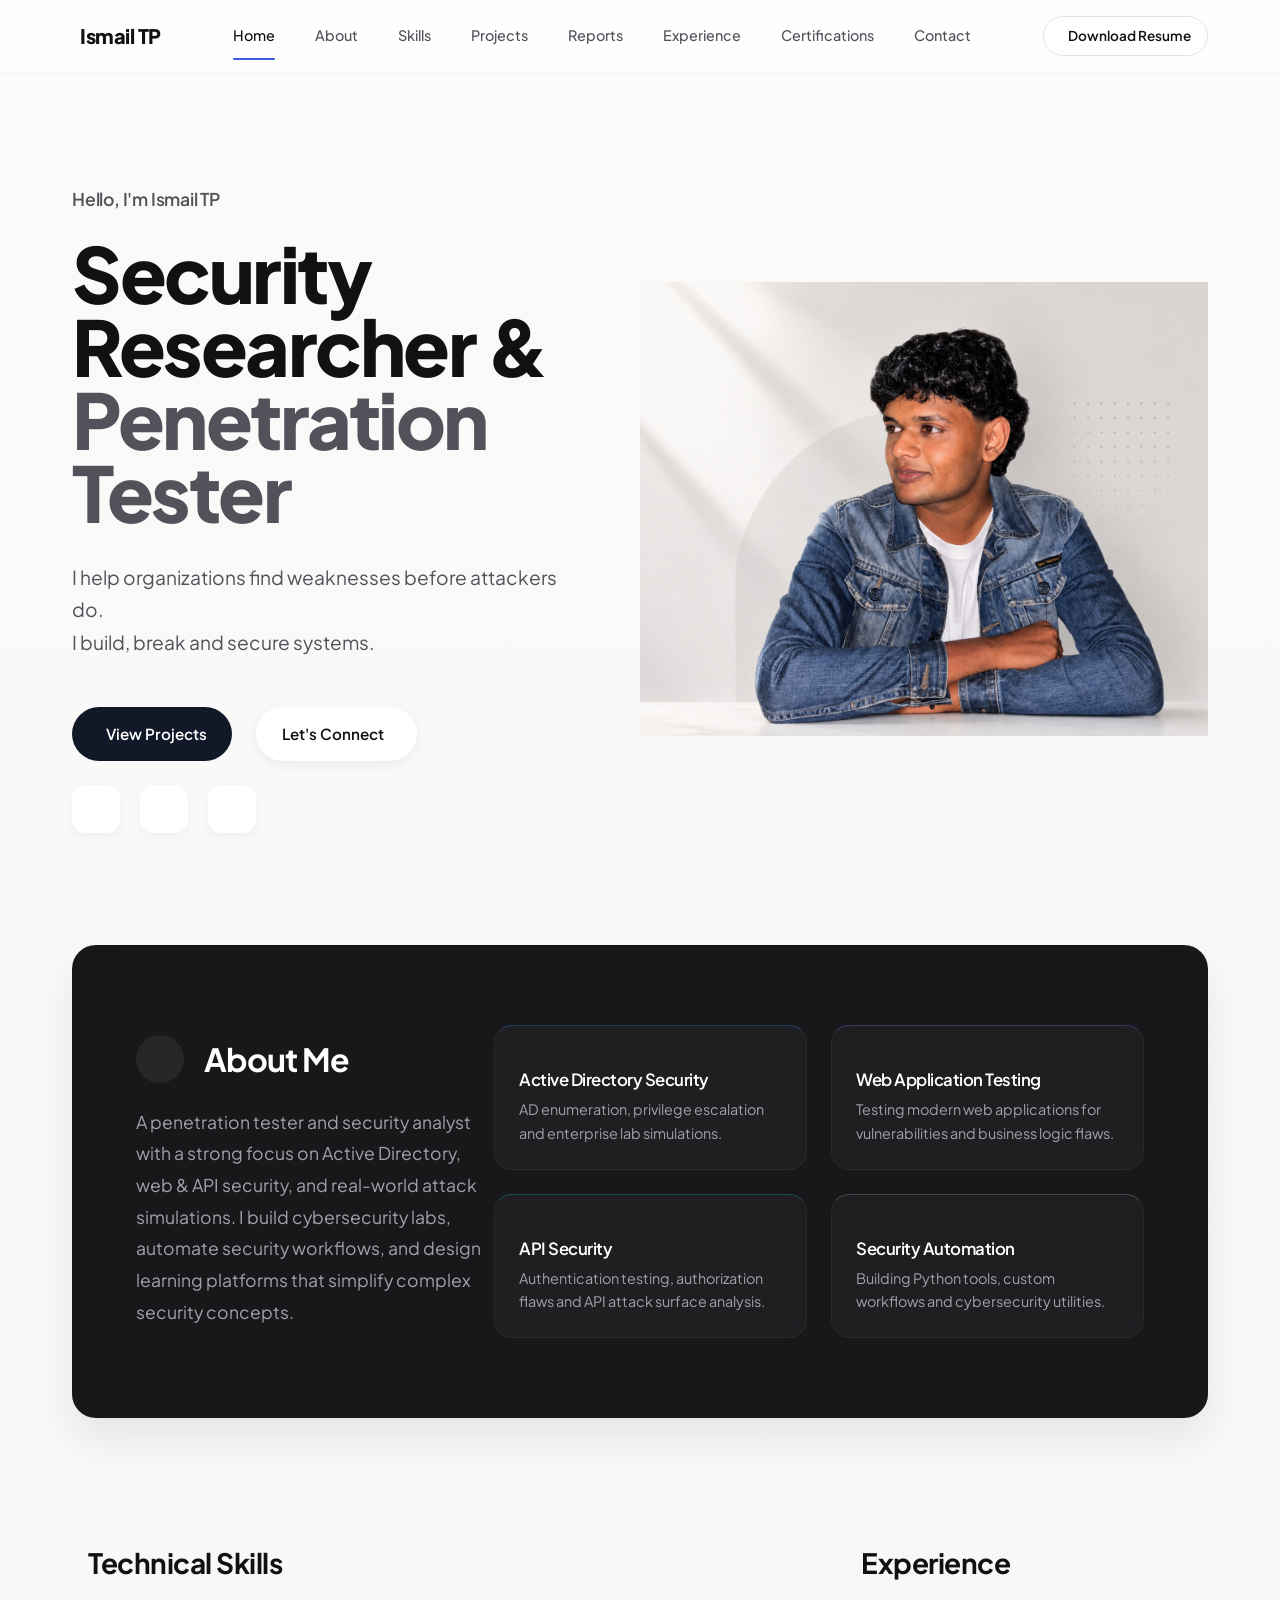
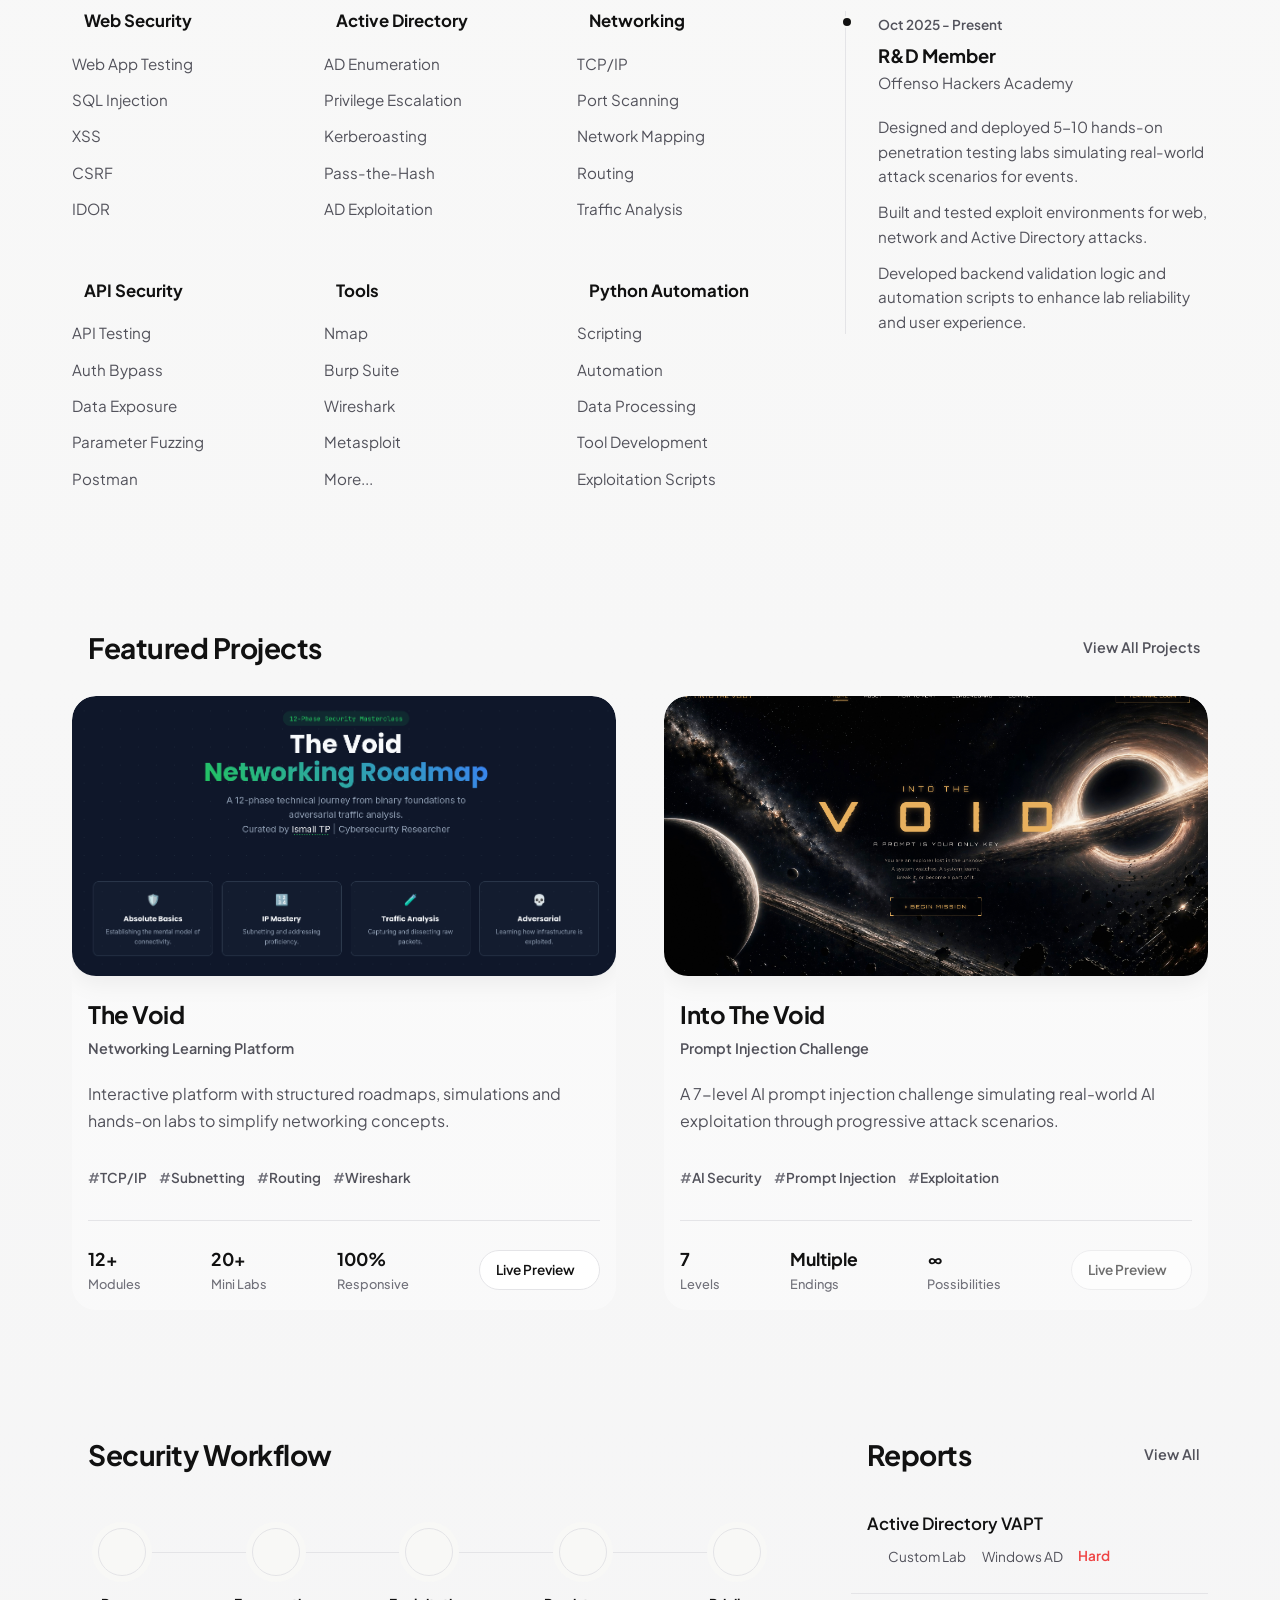
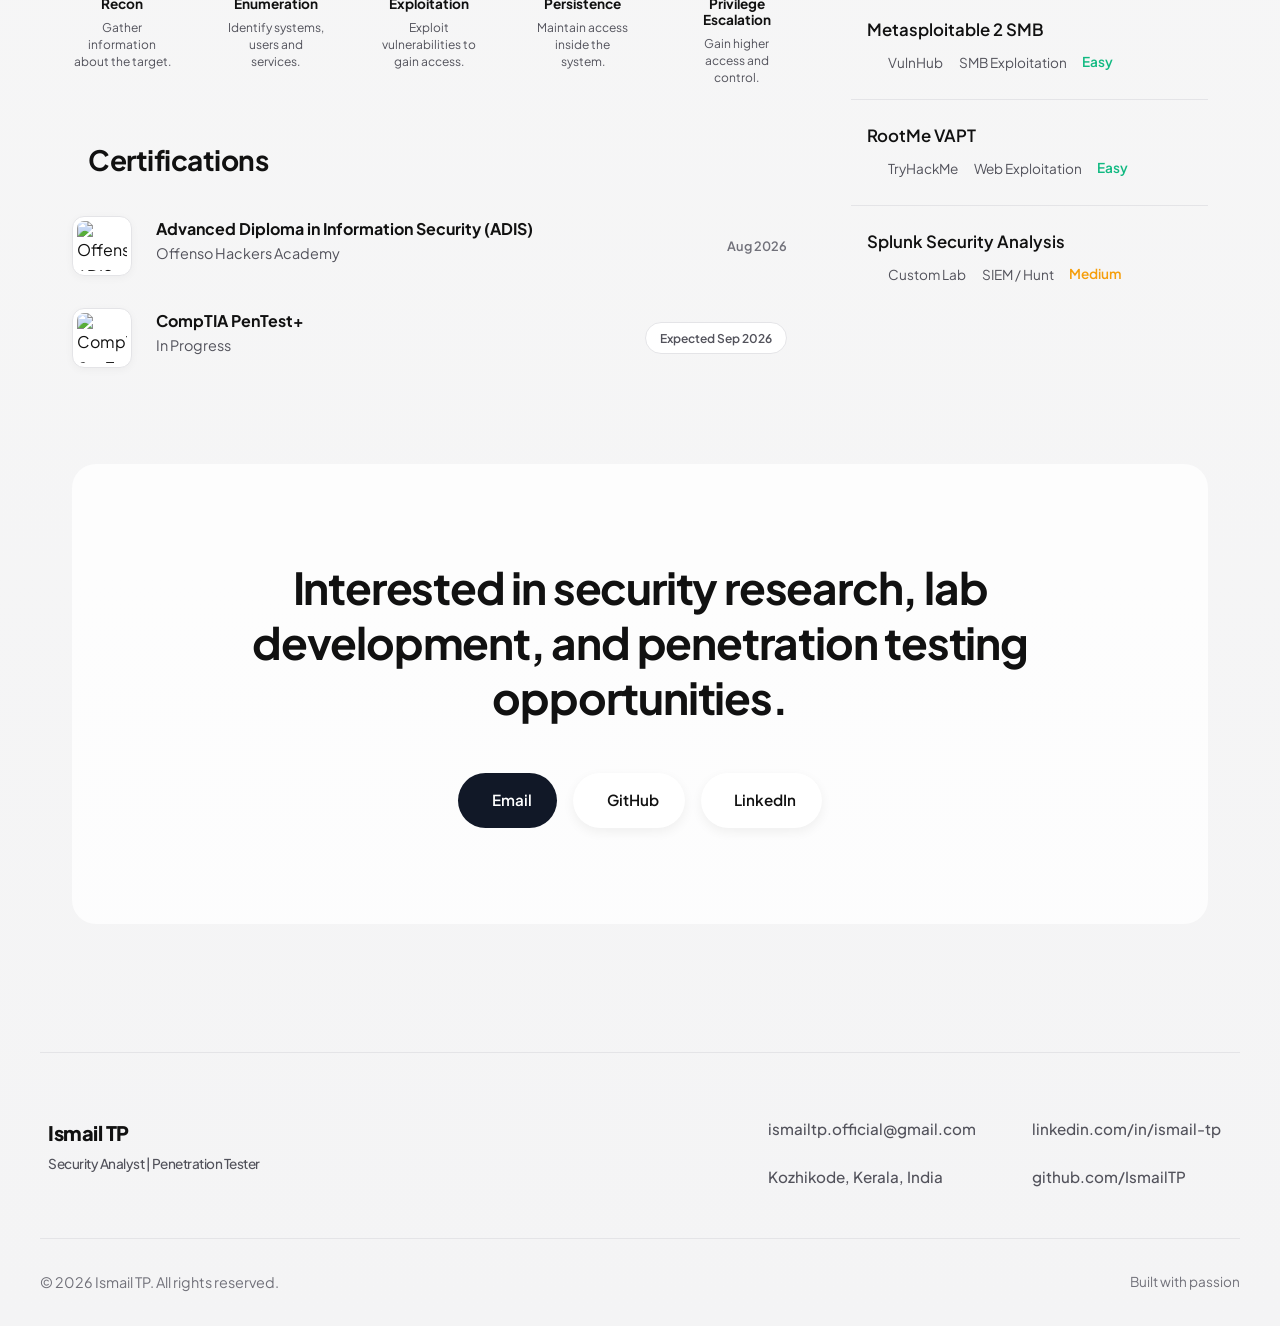
==== index.html @ ef9133de "Initial commit" ====
<!DOCTYPE html>
<html lang="en">

<head>
    <meta charset="UTF-8">
    <meta name="viewport" content="width=device-width, initial-scale=1.0">
    <title>Ismail TP - Security Analyst & Builder</title>
    <meta name="description" content="Portfolio of Ismail TP, Security Analyst, Problem Solver, and Builder.">
    <!-- Google Fonts -->
    <link rel="preconnect" href="https://fonts.googleapis.com">
    <link rel="preconnect" href="https://fonts.gstatic.com" crossorigin>
    <link href="https://fonts.googleapis.com/css2?family=Plus+Jakarta+Sans:wght@400;500;600;700;800&display=swap"
        rel="stylesheet">
    <!-- Phosphor Icons -->
    <script src="https://unpkg.com/@phosphor-icons/web"></script>
    <link rel="stylesheet" href="styles.css">
</head>

<body>
    <!-- Navbar -->
    <header class="navbar">
        <div class="container nav-container">
            <a href="#" class="logo">
                <i class="ph ph-shield-check"></i>
                <span class="logo-text">Ismail TP</span>
            </a>
            <div class="nav-links">
                <a href="#home" class="active">Home</a>
                <a href="#about">About</a>
                <a href="#skills">Skills</a>
                <a href="#projects">Projects</a>
                <a href="#reports">Reports</a>
                <a href="#experience">Experience</a>
                <a href="#certs">Certifications</a>
                <a href="#contact">Contact</a>
            </div>
            <div class="nav-actions">
                <a href="assets/resume/ismail_resume.pdf" target="_blank" download class="btn btn-primary btn-sm"><i
                        class="ph ph-download-simple"></i> Download Resume</a>
            </div>
            
            <!-- Mobile Menu Toggle -->
            <button class="mobile-menu-btn" aria-label="Toggle mobile menu">
                <i class="ph ph-list"></i>
            </button>
        </div>
    </header>

    <main>
        <!-- Hero Section -->
        <section id="home" class="hero container reveal">
            <div class="hero-content">
                <p class="greeting">Hello, I'm Ismail TP</p>
                <h1 class="hero-title">
                    Security<br>
                    Researcher &<br>
                    <span class="highlight">Penetration Tester</span>
                </h1>
                <p class="hero-description">
                    I help organizations find weaknesses before attackers do.<br>
                    I build, break and secure systems.
                </p>

                <div class="hero-cta-group">
                    <div class="hero-cta">
                        <a href="projects.html" class="btn btn-primary"><i class="ph ph-user"></i> View Projects</a>
                        <a href="#contact" class="btn btn-light-shadow">Let's Connect <i
                                class="ph ph-arrow-right"></i></a>
                    </div>

                    <div class="social-links-stacked">
                        <a href="https://www.linkedin.com/in/ismail-tp" target="_blank" class="social-icon-btn"><i
                                class="ph ph-linkedin-logo"></i></a>
                        <a href="https://github.com/IsmailTP" target="_blank" class="social-icon-btn"><i
                                class="ph ph-github-logo"></i></a>
                        <a href="mailto:ismailtp.official@gmail.com" class="social-icon-btn"><i
                                class="ph ph-envelope-simple"></i></a>
                    </div>
                </div>
            </div>

            <div class="hero-visual">
                <img src="assets/images/ismail-tp-security-analyst.png" alt="Ismail TP Profile" class="hero-profile-image">
            </div>
        </section>

        <!-- About Section -->
        <section id="about" class="container">
            <div class="about-card dark-bg">
                <div class="about-text">
                    <div class="section-header-inline">
                        <div class="icon-circle"><i class="ph ph-user"></i></div>
                        <h2>About Me</h2>
                    </div>
                    <p>A penetration tester and security analyst with a strong focus on Active Directory, web & API
                        security, and real-world attack simulations. I build cybersecurity labs, automate security
                        workflows, and design learning platforms that simplify complex security concepts.</p>
                </div>
                <div class="focus-areas">
                    <div class="focus-card accent-blue">
                        <i class="ph ph-shield-check"></i>
                        <h3>Active Directory Security</h3>
                        <p>AD enumeration, privilege escalation and enterprise lab simulations.</p>
                    </div>
                    <div class="focus-card accent-purple">
                        <i class="ph ph-globe"></i>
                        <h3>Web Application Testing</h3>
                        <p>Testing modern web applications for vulnerabilities and business logic flaws.</p>
                    </div>
                    <div class="focus-card accent-cyan">
                        <i class="ph ph-key"></i>
                        <h3>API Security</h3>
                        <p>Authentication testing, authorization flaws and API attack surface analysis.</p>
                    </div>
                    <div class="focus-card accent-zinc">
                        <i class="ph ph-terminal-window"></i>
                        <h3>Security Automation</h3>
                        <p>Building Python tools, custom workflows and cybersecurity utilities.</p>
                    </div>
                </div>
            </div>
        </section>

        <!-- Grid for Skills & Experience -->
        <div class="container dual-grid">
            <!-- Skills Section -->
            <section id="skills" class="skills-section">
                <div class="section-header-flex">
                    <div class="title-with-icon">
                        <i class="ph ph-brackets-angle"></i>
                        <h2>Technical Skills</h2>
                    </div>
                </div>

                <div class="skills-grid">
                    <div class="skill-card">
                        <h3><i class="ph ph-globe"></i> Web Security</h3>
                        <ul>
                            <li>Web App Testing</li>
                            <li>SQL Injection</li>
                            <li>XSS</li>
                            <li>CSRF</li>
                            <li>IDOR</li>
                        </ul>
                    </div>
                    <div class="skill-card">
                        <h3><i class="ph ph-users"></i> Active Directory</h3>
                        <ul>
                            <li>AD Enumeration</li>
                            <li>Privilege Escalation</li>
                            <li>Kerberoasting</li>
                            <li>Pass-the-Hash</li>
                            <li>AD Exploitation</li>
                        </ul>
                    </div>
                    <div class="skill-card">
                        <h3><i class="ph ph-share-network"></i> Networking</h3>
                        <ul>
                            <li>TCP/IP</li>
                            <li>Port Scanning</li>
                            <li>Network Mapping</li>
                            <li>Routing</li>
                            <li>Traffic Analysis</li>
                        </ul>
                    </div>
                    <div class="skill-card">
                        <h3><i class="ph ph-key"></i> API Security</h3>
                        <ul>
                            <li>API Testing</li>
                            <li>Auth Bypass</li>
                            <li>Data Exposure</li>
                            <li>Parameter Fuzzing</li>
                            <li>Postman</li>
                        </ul>
                    </div>
                    <div class="skill-card">
                        <h3><i class="ph ph-wrench"></i> Tools</h3>
                        <ul>
                            <li>Nmap</li>
                            <li>Burp Suite</li>
                            <li>Wireshark</li>
                            <li>Metasploit</li>
                            <li>More...</li>
                        </ul>
                    </div>
                    <div class="skill-card">
                        <h3><i class="ph ph-file-code"></i> Python Automation</h3>
                        <ul>
                            <li>Scripting</li>
                            <li>Automation</li>
                            <li>Data Processing</li>
                            <li>Tool Development</li>
                            <li>Exploitation Scripts</li>
                        </ul>
                    </div>
                </div>
            </section>

            <!-- Experience Section -->
            <section id="experience" class="experience-section">
                <div class="section-header-flex">
                    <div class="title-with-icon">
                        <i class="ph ph-briefcase"></i>
                        <h2>Experience</h2>
                    </div>
                </div>

                <div class="timeline">
                    <div class="timeline-item">
                        <div class="timeline-dot"></div>
                        <span class="timeline-date">Oct 2025 - Present</span>
                        <h3 class="timeline-title">R&D Member</h3>
                        <span class="timeline-company">Offenso Hackers Academy</span>
                        <ul class="timeline-details">
                            <li>Designed and deployed 5-10 hands-on penetration testing labs simulating real-world
                                attack scenarios for events.</li>
                            <li>Built and tested exploit environments for web, network and Active Directory attacks.
                            </li>
                            <li>Developed backend validation logic and automation scripts to enhance lab reliability and
                                user experience.</li>
                        </ul>
                    </div>
                </div>
            </section>
        </div>

        <!-- Featured Projects -->
        <section id="projects" class="container">
            <div class="section-header-flex">
                <div class="title-with-icon">
                    <i class="ph ph-star"></i>
                    <h2>Featured Projects</h2>
                </div>
                <a href="projects.html" class="link-with-icon">View All Projects <i class="ph ph-arrow-right"></i></a>
            </div>

            <div class="projects-grid">
                <!-- Project 1 -->
                <div class="project-card">
                    <img src="assets/images/the_void.png" alt="The Void Mockup" class="project-image">
                    <div class="project-info">
                        <h3>The Void <i class="ph ph-arrow-square-out"></i></h3>
                        <span class="project-subtitle">Networking Learning Platform</span>
                        <p>Interactive platform with structured roadmaps, simulations and hands-on labs to simplify
                            networking concepts.</p>
                        <div class="tags">
                            <span class="tag">TCP/IP</span>
                            <span class="tag">Subnetting</span>
                            <span class="tag">Routing</span>
                            <span class="tag">Wireshark</span>
                        </div>
                        <div class="project-metrics">
                            <div class="metric"><strong>12+</strong><span>Modules</span></div>
                            <div class="metric"><strong>20+</strong><span>Mini Labs</span></div>
                            <div class="metric"><strong>100%</strong><span>Responsive</span></div>
                            <a href="https://ismailtp.github.io/the-void-networking-roadmap-v2/" target="_blank"
                                class="btn btn-light-blue btn-sm">Live Preview <i class="ph ph-arrow-right"></i></a>
                        </div>
                    </div>
                </div>

                <!-- Project 2 -->
                <div class="project-card">
                    <img src="assets/images/into_the_void.png" alt="Into The Void Mockup" class="project-image">
                    <div class="project-info">
                        <h3>Into The Void <i class="ph ph-arrow-square-out"></i></h3>
                        <span class="project-subtitle">Prompt Injection Challenge</span>
                        <p>A 7-level AI prompt injection challenge simulating real-world AI exploitation through
                            progressive attack scenarios.</p>
                        <div class="tags">
                            <span class="tag">AI Security</span>
                            <span class="tag">Prompt Injection</span>
                            <span class="tag">Exploitation</span>
                        </div>
                        <div class="project-metrics">
                            <div class="metric"><strong>7</strong><span>Levels</span></div>
                            <div class="metric"><strong>Multiple</strong><span>Endings</span></div>
                            <div class="metric"><strong>∞</strong><span>Possibilities</span></div>
                            <a href="javascript:void(0)" class="btn btn-light-blue btn-sm"
                                title="Not uploaded yet but completed" style="cursor: not-allowed; opacity: 0.6;">Live
                                Preview <i class="ph ph-arrow-right"></i></a>
                        </div>
                    </div>
                </div>
            </div>
        </section>

        <!-- Bottom Grid: Attack Map, Research & Certifications -->
        <div class="container dual-grid-bottom">
            <!-- Left Column: Attack Map & Certifications -->
            <div class="left-col">
                <!-- Attack Map -->
                <section class="workflow-section">
                    <div class="title-with-icon mb-4">
                        <i class="ph ph-git-merge"></i>
                        <h2>Security Workflow</h2>
                    </div>
                    <div class="kill-chain">
                        <div class="kc-step">
                            <div class="kc-icon"><i class="ph ph-target"></i></div>
                            <h4>Recon</h4>
                            <p>Gather information about the target.</p>
                        </div>
                        <div class="kc-divider"></div>
                        <div class="kc-step">
                            <div class="kc-icon"><i class="ph ph-magnifying-glass"></i></div>
                            <h4>Enumeration</h4>
                            <p>Identify systems, users and services.</p>
                        </div>
                        <div class="kc-divider"></div>
                        <div class="kc-step">
                            <div class="kc-icon"><i class="ph ph-lightning"></i></div>
                            <h4>Exploitation</h4>
                            <p>Exploit vulnerabilities to gain access.</p>
                        </div>
                        <div class="kc-divider"></div>
                        <div class="kc-step">
                            <div class="kc-icon"><i class="ph ph-git-branch"></i></div>
                            <h4>Persistence</h4>
                            <p>Maintain access inside the system.</p>
                        </div>
                        <div class="kc-divider"></div>
                        <div class="kc-step">
                            <div class="kc-icon"><i class="ph ph-key"></i></div>
                            <h4>Privilege Escalation</h4>
                            <p>Gain higher access and control.</p>
                        </div>
                    </div>
                </section>

                <!-- Certifications -->
                <section id="certifications" class="card-section mt-4">
                    <div class="title-with-icon mb-4">
                        <i class="ph ph-certificate"></i>
                        <h2>Certifications</h2>
                    </div>
                    <div class="certs-list">
                        <!-- Cert 1 -->
                        <div class="cert-item">
                            <img src="https://offensoacademy.com/wp-content/uploads/2026/03/ADIS.webp"
                                alt="Offenso ADIS" class="cert-logo" style="object-fit: contain; padding: 4px;">
                            <div class="cert-info">
                                <h4>Advanced Diploma in Information Security (ADIS)</h4>
                                <span class="cert-org">Offenso Hackers Academy</span>
                            </div>
                            <div class="cert-date">Aug 2026</div>
                        </div>
                        <div class="cert-item">
                            <img src="https://www.comptia.org/_next/image/?url=https%3A%2F%2Fimages3.cmp.optimizely.com%2F888e2ff0b71111ef888eca5646afc7d8%3Fwidth%3D300%26height%3D300&w=384&q=90"
                                alt="CompTIA PenTest+" class="cert-logo" style="object-fit: contain; padding: 4px;">
                            <div class="cert-info">
                                <h4>CompTIA PenTest+</h4>
                                <span class="cert-org">In Progress</span>
                            </div>
                            <div class="cert-date blue-badge">Expected Sep 2026</div>
                        </div>
                    </div>
                </section>
            </div>

            <!-- Right Column: VAPT Reports -->
            <div class="right-col">
                <section id="reports" class="card-section h-100">
                    <div class="section-header-flex mb-4">
                        <div class="title-with-icon">
                            <i class="ph ph-shield-check"></i>
                            <h2>Reports</h2>
                        </div>
                        <a href="reports.html" class="link-with-icon">View All <i class="ph ph-arrow-right"></i></a>
                    </div>
                    <ul class="research-list">
                        <li>
                            <a href="assets/reports/VAPT-AD-Ismail.pdf" target="_blank" class="research-title"><i
                                    class="ph ph-file-pdf"></i> Active Directory VAPT</a>
                            <div class="report-meta"><span><i class="ph ph-flask"></i> Custom Lab</span> <i
                                    class="ph-fill ph-circle meta-dot"></i> <span><i class="ph ph-windows-logo"></i>
                                    Windows AD</span> <i class="ph-fill ph-circle meta-dot"></i> <span
                                    class="diff-hard">Hard</span></div>
                        </li>
                        <li>
                            <a href="assets/reports/VAPT-Metasploitable-2-smb-ismail.pdf" target="_blank"
                                class="research-title"><i class="ph ph-file-pdf"></i> Metasploitable 2 SMB</a>
                            <div class="report-meta"><span><i class="ph ph-cube"></i> VulnHub</span> <i
                                    class="ph-fill ph-circle meta-dot"></i> <span><i class="ph ph-linux-logo"></i> SMB
                                    Exploitation</span> <i class="ph-fill ph-circle meta-dot"></i> <span
                                    class="diff-easy">Easy</span></div>
                        </li>
                        <li>
                            <a href="assets/reports/VAPT-ROOTME-Ismail.pdf" target="_blank" class="research-title"><i
                                    class="ph ph-file-pdf"></i> RootMe VAPT</a>
                            <div class="report-meta"><span><i class="ph ph-cube"></i> TryHackMe</span> <i
                                    class="ph-fill ph-circle meta-dot"></i> <span><i class="ph ph-linux-logo"></i> Web
                                    Exploitation</span> <i class="ph-fill ph-circle meta-dot"></i> <span
                                    class="diff-easy">Easy</span></div>
                        </li>
                        <li>
                            <a href="assets/reports/ismail-splunk.pdf" target="_blank" class="research-title"><i
                                    class="ph ph-file-pdf"></i> Splunk Security Analysis</a>
                            <div class="report-meta"><span><i class="ph ph-flask"></i> Custom Lab</span> <i
                                    class="ph-fill ph-circle meta-dot"></i> <span><i class="ph ph-magnifying-glass"></i>
                                    SIEM / Hunt</span> <i class="ph-fill ph-circle meta-dot"></i> <span
                                    class="diff-medium">Medium</span></div>
                        </li>
                    </ul>
                </section>
            </div>
        </div>

        <!-- Contact/CTA Section -->
        <section id="contact" class="container mt-6">
            <div class="contact-cta">
                <div class="contact-text">
                    <h2>Interested in security research, lab development, and penetration testing opportunities.</h2>
                </div>
                <div class="contact-actions">
                    <a href="mailto:ismailtp.official@gmail.com" class="btn btn-primary"><i class="ph ph-envelope-simple"></i> Email</a>
                    <a href="https://github.com/IsmailTP" target="_blank" class="btn btn-light-shadow"><i class="ph ph-github-logo"></i> GitHub</a>
                    <a href="https://www.linkedin.com/in/ismail-tp" target="_blank" class="btn btn-light-shadow"><i class="ph ph-linkedin-logo"></i> LinkedIn</a>
                </div>
            </div>
        </section>
    </main>

    <!-- Footer -->
    <footer class="footer container">
        <div class="footer-top">
            <div class="footer-brand">
                <div class="logo">
                    <i class="ph ph-shield-check"></i>
                    <div class="logo-text-group">
                        <span class="logo-text">Ismail TP</span>
                        <span class="logo-subtext">Security Analyst | Penetration Tester</span>
                    </div>
                </div>
            </div>
            <div class="footer-links">
                <a href="mailto:ismailtp.official@gmail.com"><i class="ph ph-envelope-simple"></i>
                    ismailtp.official@gmail.com</a>
                <a href="https://www.linkedin.com/in/ismail-tp" target="_blank"><i class="ph ph-linkedin-logo"></i>
                    linkedin.com/in/ismail-tp</a>
                <a href="#"><i class="ph ph-map-pin"></i> Kozhikode, Kerala, India</a>
                <a href="https://github.com/IsmailTP" target="_blank"><i class="ph ph-github-logo"></i>
                    github.com/IsmailTP</a>
            </div>
        </div>
        <div class="footer-bottom">
            <p>&copy; 2026 Ismail TP. All rights reserved.</p>
            <div class="built-with">
                Built with passion <i class="ph ph-heart"></i>
            </div>
        </div>
    </footer>

    <script src="script.js"></script>
</body>

</html>
---- styles.css ----
:root {
    /* Premium Matte Theme */
    --bg-color: #F8F8F6;
    --surface-color: #FFFFFF;
    --surface-secondary: #F1F3F5;

    --text-main: #111111;
    --text-secondary: #52525B;
    --text-muted: #71717A;

    --primary-accent: #3B5BDB; /* Used ONLY for strict CTAs and active states */
    --primary-hover: #2F4FC7;

    --border-color: #E4E4E7;

    --dark-section: #18181B;
    --dark-card: #27272A;

    --success: #0F766E;

    /* Shadows */
    --shadow-sm: 0 2px 8px rgba(0,0,0,0.04);
    --shadow-md: 0 8px 24px rgba(0,0,0,0.06);
    --shadow-lg: 0 20px 40px rgba(0,0,0,0.08);
    --shadow-hover: 0 30px 60px rgba(0,0,0,0.08);

    /* Radius */
    --radius-lg: 24px;
    --radius-md: 18px;
    --radius-sm: 12px;

    --font-main: 'Plus Jakarta Sans', sans-serif;
    
    /* Section Spacing - Increased for cinematic flow */
    --section-gap: 8rem;
}

* {
    margin: 0;
    padding: 0;
    box-sizing: border-box;
}

body {
    font-family: var(--font-main);
    background: linear-gradient(180deg, #FAFAF9 0%, #F4F4F5 100%);
    color: var(--text-main);
    line-height: 1.6;
    overflow-x: hidden;
    min-height: 100vh;
    animation: fadeInPage 0.4s ease-out forwards;
}

body.fade-out {
    animation: fadeOutPage 0.3s ease-in forwards;
}

@keyframes fadeInPage {
    from { opacity: 0; transform: translateY(10px); }
    to { opacity: 1; transform: translateY(0); }
}

@keyframes fadeOutPage {
    from { opacity: 1; transform: translateY(0); }
    to { opacity: 0; transform: translateY(-10px); }
}

a {
    text-decoration: none;
    color: inherit;
    transition: all 0.2s ease;
}

ul {
    list-style: none;
}

.container {
    max-width: 1200px;
    margin: 0 auto;
    padding: 0 2rem;
}

/* Typography */
h1, h2, h3, h4 {
    font-weight: 700;
    line-height: 1.2;
    color: var(--text-main);
}

.highlight {
    color: var(--text-secondary);
}

/* Buttons */
.btn {
    display: inline-flex;
    align-items: center;
    gap: 0.5rem;
    font-weight: 600;
    font-size: 0.95rem;
    cursor: pointer;
    border: none;
    transition: all 0.3s ease;
}

.btn-primary {
    background: #111827;
    color: white;
    border-radius: 999px;
    padding: 0.95rem 1.6rem;
}

.btn-primary:hover {
    background: #000;
    transform: translateY(-2px);
}

.btn-dark {
    background: white;
    color: #111827;
    border: 1px solid #E5E7EB;
    border-radius: 999px;
    padding: 0.95rem 1.6rem;
}

.btn-dark:hover {
    background: #f9fafb;
    transform: translateY(-2px);
}

.btn-light-blue {
    background-color: var(--text-main);
    color: white;
    border-radius: 999px;
    padding: 0.5rem 1rem;
}
.btn-light-blue:hover {
    background-color: var(--text-secondary);
}

.btn-sm {
    padding: 0.5rem 1rem;
    font-size: 0.85rem;
    border-radius: 999px;
    background-color: white;
    color: var(--text-main);
    border: 1px solid var(--border-color);
    font-weight: 600;
}
.btn-sm:hover {
    background-color: var(--surface-secondary);
}

/* Navbar */
.navbar {
    background: rgba(255,255,255,0.72);
    border-bottom: 1px solid rgba(0,0,0,0.04);
    backdrop-filter: blur(20px);
    position: sticky;
    top: 0;
    z-index: 100;
    padding: 1rem 0; /* Reduced padding */
    transition: all 0.4s cubic-bezier(0.16, 1, 0.3, 1);
}
.navbar.scrolled {
    padding: 0.65rem 0;
    background: rgba(255,255,255,0.9);
    box-shadow: 0 4px 24px -4px rgba(0,0,0,0.06);
}

.nav-container {
    display: flex;
    justify-content: space-between;
    align-items: center;
}

.logo {
    display: flex;
    align-items: center;
    gap: 0.5rem;
    font-size: 1.25rem;
    font-weight: 800;
    letter-spacing: -0.5px;
}
.logo i {
    font-size: 1.5rem;
}

.nav-links {
    display: flex;
    gap: 2.5rem;
}
.nav-links a {
    font-size: 0.9rem; /* Reduced font size */
    color: var(--text-secondary);
    font-weight: 500;
    position: relative;
    padding: 0.5rem 0;
}
.nav-links a:hover, .nav-links a.active {
    color: var(--text-main);
}
.nav-links a.active::after {
    content: '';
    position: absolute;
    bottom: -5px;
    left: 0;
    width: 100%;
    height: 2px;
    background-color: var(--primary-accent); /* Only blue accent */
    border-radius: 2px;
}

/* Mobile Menu Button Base */
.mobile-menu-btn {
    display: none;
    background: transparent;
    border: none;
    font-size: 1.8rem;
    color: var(--text-main);
    cursor: pointer;
    z-index: 101;
    padding: 0.25rem;
    transition: transform 0.2s ease;
}
.mobile-menu-btn:hover {
    transform: scale(1.05);
}

/* Hero Section */
.hero {
    display: flex;
    align-items: center;
    justify-content: space-between;
    padding-top: 7rem;
    padding-bottom: 7rem;
    position: relative;
}
.hero-content {
    flex: 1;
    max-width: 600px;
    z-index: 2;
}
.greeting {
    color: var(--text-secondary);
    margin-bottom: 1.5rem;
    font-weight: 600;
    font-size: 1.1rem;
    letter-spacing: -0.2px;
}
.hero-title {
    font-size: 4.8rem;
    letter-spacing: -2.5px;
    font-weight: 800;
    line-height: 0.95;
    margin-bottom: 2rem;
    color: var(--text-main);
}
.hero-description {
    color: var(--text-secondary);
    font-size: 1.2rem;
    line-height: 1.7;
    margin-bottom: 3rem;
    max-width: 500px;
}
.hero-cta-group {
    display: flex;
    flex-direction: column;
    gap: 1.5rem;
}
.hero-cta {
    display: flex;
    gap: 1.5rem;
}
.btn-light-shadow {
    background: white;
    color: var(--text-main);
    border: none;
    border-radius: 999px;
    padding: 0.95rem 1.6rem;
    box-shadow: 0 4px 12px rgba(0,0,0,0.06);
    font-weight: 600;
    display: inline-flex;
    align-items: center;
    gap: 0.5rem;
    cursor: pointer;
    transition: all 0.3s ease;
}
.btn-light-shadow:hover {
    box-shadow: 0 6px 16px rgba(0,0,0,0.1);
    transform: translateY(-2px);
}
.social-links-stacked {
    display: flex;
    gap: 1.25rem;
}
.social-icon-btn {
    width: 48px;
    height: 48px;
    border-radius: 14px;
    background: white;
    box-shadow: 0 4px 12px rgba(0,0,0,0.04);
    display: flex;
    align-items: center;
    justify-content: center;
    font-size: 1.25rem;
    color: var(--text-main);
    transition: all 0.3s ease;
}
.social-icon-btn:hover {
    transform: translateY(-2px);
    box-shadow: 0 6px 16px rgba(0,0,0,0.08);
}

.hero-visual {
    flex: 1;
    position: relative;
    display: flex;
    align-items: center;
    justify-content: center;
}
.hero-profile-image {
    width: 100%;
    max-width: 700px;
    height: auto;
    object-fit: contain;
    z-index: 1;
}

/* Abstract architectural visuals */
.glass-card {
    background: transparent;
    border: none;
    display: flex;
    align-items: center;
    justify-content: center;
    z-index: 2;
}
.it-logo {
    font-size: 4rem;
    font-weight: 300;
    color: transparent;
    -webkit-text-stroke: 1px rgba(0,0,0,0.1);
    text-shadow: 2px 2px 4px rgba(255,255,255,0.8), -1px -1px 2px rgba(0,0,0,0.05);
    letter-spacing: 8px;
}
.code-snippet {
    display: none; /* Removing dashboard snippet to favor clean visual */
}
.mesh-shadow {
    position: absolute;
    width: 450px;
    height: 450px;
    background: radial-gradient(circle, rgba(0,0,0,0.02) 0%, transparent 60%);
    top: 50%;
    left: 50%;
    transform: translate(-50%, -50%);
    z-index: 1;
}
@keyframes float {
    0% { transform: translate(-50%, -50%) rotate(5deg) scale(1.05) translateY(0); }
    50% { transform: translate(-50%, -50%) rotate(5deg) scale(1.05) translateY(-15px); }
    100% { transform: translate(-50%, -50%) rotate(5deg) scale(1.05) translateY(0); }
}

.floating-panel {
    position: absolute;
    width: 250px;
    height: 350px;
    background: linear-gradient(135deg, rgba(255,255,255,0.8) 0%, rgba(255,255,255,0.2) 100%);
    backdrop-filter: blur(20px);
    border-radius: var(--radius-lg);
    box-shadow: 0 30px 60px rgba(0,0,0,0.03);
    border: 1px solid rgba(255,255,255,0.6);
    top: 50%;
    left: 50%;
    transform: translate(-50%, -50%) rotate(5deg) scale(1.05);
    z-index: 1;
    animation: float 6s ease-in-out infinite;
}

/* Card Base Styles */
.premium-card {
    background: rgba(255,255,255,0.75);
    backdrop-filter: blur(16px);
    border: 1px solid rgba(255,255,255,0.5);
    border-radius: var(--radius-lg);
    box-shadow: var(--shadow-sm);
    transition: transform 0.35s ease, box-shadow 0.35s ease;
}

/* About Section */
.about-card {
    background-color: var(--dark-section);
    color: white;
    border-radius: var(--radius-lg);
    padding: 5rem 4rem;
    display: flex;
    justify-content: space-between;
    align-items: center;
    margin-bottom: var(--section-gap);
    box-shadow: var(--shadow-lg);
}
.about-text {
    flex: 1;
    max-width: 550px;
}
.about-text p {
    color: #A1A1AA; /* zinc-400 */
    font-size: 1.1rem;
    line-height: 1.8;
    margin-top: 1.5rem;
}
.section-header-inline {
    display: flex;
    align-items: center;
    gap: 1.25rem;
}
.section-header-inline h2 {
    color: white;
    font-size: 2rem;
    letter-spacing: -1px;
}
.icon-circle {
    width: 48px;
    height: 48px;
    background-color: var(--dark-card);
    border: none;
    border-radius: 50%;
    display: flex;
    align-items: center;
    justify-content: center;
    font-size: 1.25rem;
    color: white;
}
.focus-areas {
    flex: 2;
    display: grid;
    grid-template-columns: repeat(2, 1fr);
    gap: 1.5rem;
    max-width: 650px;
    margin-left: auto;
}
.focus-card {
    background: rgba(255, 255, 255, 0.03);
    border: 1px solid rgba(255, 255, 255, 0.05);
    padding: 1.5rem;
    border-radius: var(--radius-md);
    transition: all 0.3s ease;
    backdrop-filter: blur(10px);
}
.focus-card.accent-blue { border-top-color: rgba(59, 130, 246, 0.3); }
.focus-card.accent-purple { border-top-color: rgba(168, 85, 247, 0.3); }
.focus-card.accent-cyan { border-top-color: rgba(6, 182, 212, 0.3); }
.focus-card.accent-zinc { border-top-color: rgba(161, 161, 170, 0.3); }

.focus-card:hover {
    background: rgba(255, 255, 255, 0.06);
    transform: translateY(-4px);
    box-shadow: 0 10px 30px rgba(0, 0, 0, 0.2);
}
.focus-card.accent-blue:hover { border-top-color: rgba(59, 130, 246, 0.6); box-shadow: 0 -2px 20px rgba(59, 130, 246, 0.05), 0 10px 30px rgba(0, 0, 0, 0.2); }
.focus-card.accent-purple:hover { border-top-color: rgba(168, 85, 247, 0.6); box-shadow: 0 -2px 20px rgba(168, 85, 247, 0.05), 0 10px 30px rgba(0, 0, 0, 0.2); }
.focus-card.accent-cyan:hover { border-top-color: rgba(6, 182, 212, 0.6); box-shadow: 0 -2px 20px rgba(6, 182, 212, 0.05), 0 10px 30px rgba(0, 0, 0, 0.2); }
.focus-card.accent-zinc:hover { border-top-color: rgba(161, 161, 170, 0.6); box-shadow: 0 -2px 20px rgba(161, 161, 170, 0.05), 0 10px 30px rgba(0, 0, 0, 0.2); }
.focus-card i {
    font-size: 1.8rem;
    color: var(--surface-color);
    margin-bottom: 1.25rem;
    display: block;
    opacity: 0.9;
}
.focus-card h3 {
    font-size: 1.05rem;
    color: white;
    margin-bottom: 0.5rem;
    font-weight: 600;
    letter-spacing: -0.5px;
}
.focus-card p {
    font-size: 0.9rem;
    color: #A1A1AA;
    line-height: 1.6;
    margin: 0;
}

/* Dual Grid (Skills / Experience) */
.dual-grid {
    display: grid;
    grid-template-columns: 2fr 1fr;
    gap: 3rem;
    margin-bottom: var(--section-gap);
}

/* General Section Headers */
.section-header-flex {
    display: flex;
    justify-content: space-between;
    align-items: center;
    margin-bottom: 2rem;
}
.title-with-icon {
    display: flex;
    align-items: center;
    gap: 1rem;
}
.title-with-icon i {
    color: var(--text-main);
    font-size: 1.5rem;
}
.title-with-icon h2 {
    font-size: 1.75rem;
    letter-spacing: -0.5px;
}
.link-with-icon {
    display: flex;
    align-items: center;
    gap: 0.5rem;
    font-size: 0.9rem;
    font-weight: 600;
    color: var(--text-secondary);
}
.link-with-icon:hover {
    color: var(--text-main);
}

/* Section Containers - Removing borders */
.skills-section, .experience-section {
    background: transparent;
    border: none;
    padding: 0;
    box-shadow: none;
}

.skills-grid {
    display: grid;
    grid-template-columns: repeat(3, 1fr);
    gap: 3rem 2rem;
    margin-top: 1rem;
}
.skill-card {
    border: none;
    padding: 0;
    background: transparent;
}
.skill-card h3 {
    font-size: 1.05rem;
    display: flex;
    align-items: center;
    gap: 0.75rem;
    margin-bottom: 1.25rem;
    font-weight: 700;
}
.skill-card h3 i {
    color: var(--text-main);
}
.skill-card ul li {
    font-size: 0.95rem;
    color: var(--text-secondary);
    margin-bottom: 0.75rem;
}

/* Experience Timeline */
.timeline {
    position: relative;
    padding-left: 2rem;
    border-left: 1px solid var(--border-color);
    margin-top: 1rem;
}
.timeline-item {
    position: relative;
}
.timeline-dot {
    position: absolute;
    left: -2.35rem;
    top: 0.3rem;
    width: 12px;
    height: 12px;
    border-radius: 50%;
    background-color: var(--text-main);
    border: 2px solid var(--bg-color);
}
.timeline-date {
    font-size: 0.85rem;
    color: var(--text-secondary);
    font-weight: 600;
}
.timeline-title {
    font-size: 1.15rem;
    margin: 0.5rem 0 0.25rem 0;
    font-weight: 700;
}
.timeline-company {
    font-size: 0.95rem;
    color: var(--text-secondary);
    display: block;
    margin-bottom: 1.25rem;
}
.timeline-details {
    list-style-type: none;
}
.timeline-details li {
    font-size: 0.95rem;
    color: var(--text-secondary);
    margin-bottom: 0.75rem;
    line-height: 1.6;
}

/* Featured Projects */
#projects {
    margin-bottom: var(--section-gap);
}
.projects-grid {
    display: grid;
    grid-template-columns: 1fr 1fr;
    gap: 3rem;
}
.project-card {
    background: rgba(255,255,255,0.4);
    border-radius: var(--radius-lg);
    overflow: hidden;
    box-shadow: none;
    border: none;
    display: flex;
    flex-direction: column;
    transition: transform 0.35s ease;
}
.project-card:hover {
    transform: translateY(-6px);
}
.project-card:hover .project-image {
    transform: scale(1.04);
}
.project-image {
    width: 100%;
    height: 280px;
    object-fit: cover;
    border-radius: var(--radius-lg);
    box-shadow: var(--shadow-md);
    margin-bottom: 1.5rem;
    transition: transform 0.6s cubic-bezier(0.16, 1, 0.3, 1);
}

.project-info {
    padding: 0 1rem 1rem 1rem;
    flex: 1;
    display: flex;
    flex-direction: column;
}
.project-info h3 {
    font-size: 1.5rem;
    display: flex;
    align-items: center;
    gap: 0.5rem;
    letter-spacing: -0.5px;
    margin-bottom: 0.5rem;
}
.project-info h3 i {
    font-size: 1.1rem;
    color: var(--text-muted);
}
.project-subtitle {
    font-size: 0.9rem;
    color: var(--text-secondary);
    font-weight: 600;
    margin-bottom: 1.25rem;
    display: block;
}
.project-info p {
    font-size: 1rem;
    color: var(--text-secondary);
    margin-bottom: 2rem;
    flex: 1;
    line-height: 1.7;
}
.tags {
    display: flex;
    gap: 0.75rem;
    flex-wrap: wrap;
    margin-bottom: 2rem;
}
.tag {
    background-color: transparent;
    color: var(--text-secondary);
    padding: 0;
    border-radius: 0;
    font-size: 0.85rem;
    font-weight: 600;
    border: none;
}
.tag::before {
    content: '#';
    color: var(--text-muted);
}
.project-metrics {
    display: flex;
    justify-content: space-between;
    align-items: center;
    padding-top: 1.5rem;
    border-top: 1px solid var(--border-color);
}
.metric {
    display: flex;
    flex-direction: column;
}
.metric strong { font-size: 1.1rem; font-weight: 700; color: var(--text-main); }
.metric span { font-size: 0.8rem; color: var(--text-muted); font-weight: 500; }

/* Bottom Dual Grid */
.dual-grid-bottom {
    display: grid;
    grid-template-columns: 2fr 1fr;
    gap: 4rem;
}
.mb-4 { margin-bottom: 2.5rem; }
.mt-4 { margin-top: 3.5rem; }
.mt-6 { margin-top: 6rem; }
.h-100 { height: 100%; }

/* Workflow Section (Kill Chain) */
.workflow-section {
    background: transparent;
    border: none;
    box-shadow: none;
    padding: 0;
}
.kill-chain {
    display: flex;
    align-items: flex-start;
    justify-content: space-between;
    padding-top: 1rem;
    position: relative;
}
.kill-chain::before {
    content: '';
    position: absolute;
    top: calc(1rem + 24px); /* 1rem padding-top + half of 48px icon */
    left: 45px;
    right: 45px;
    height: 1px;
    background: var(--border-color);
    z-index: 1;
}
.kc-step {
    display: flex;
    flex-direction: column;
    align-items: center;
    text-align: center;
    width: 100px;
    position: relative;
    z-index: 2;
}
.kc-icon {
    width: 48px;
    height: 48px;
    border-radius: 50%;
    display: flex;
    align-items: center;
    justify-content: center;
    background: var(--bg-color);
    font-size: 1.25rem;
    margin-bottom: 1.25rem;
    color: var(--text-main);
    border: 1px solid var(--border-color);
    box-shadow: 0 0 0 6px var(--bg-color); /* Extra space around icon to cut line */
}
.kc-step h4 { font-size: 0.85rem; margin-bottom: 0.5rem; font-weight: 700;}
.kc-step p { font-size: 0.75rem; color: var(--text-secondary); line-height: 1.4; }
.kc-divider {
    display: none;
}

/* Certifications */
.certs-list {
    display: flex;
    flex-direction: column;
    gap: 2rem;
}
.cert-item {
    background: transparent;
    border: none;
    padding: 0;
    display: flex;
    align-items: center;
    gap: 1.5rem;
}
.cert-logo {
    width: 60px;
    height: 60px;
    background: white;
    border-radius: var(--radius-sm);
    display: flex;
    align-items: center;
    justify-content: center;
    border: 1px solid var(--border-color);
    box-shadow: var(--shadow-sm);
}
.cert-logo.shield { font-size: 1.5rem; color: var(--text-main); }
.cert-logo.pentest { font-size: 0.85rem; font-weight: 800; text-align: center; line-height: 1.1; color: var(--text-main); }
.cert-info { flex: 1; }
.cert-info h4 { font-size: 1rem; margin-bottom: 0.25rem; }
.cert-org { font-size: 0.9rem; color: var(--text-secondary); display: block; margin-bottom: 0.5rem;}
.cert-date { font-size: 0.8rem; color: var(--text-muted); font-weight: 600; text-align: right; }
.blue-badge { background: white; border: 1px solid var(--border-color); color: var(--text-secondary); padding: 0.35rem 0.85rem; border-radius: 999px; display: inline-block; font-size: 0.75rem;}

/* Recent Research */
.research-list {
    display: flex;
    flex-direction: column;
    gap: 1.5rem;
}
.research-list li {
    display: flex;
    flex-direction: column;
    justify-content: center;
    padding: 0;
    background: transparent;
    border: none;
    border-bottom: 1px solid var(--border-color);
    border-radius: 0;
    padding-bottom: 1.5rem;
    transition: all 0.2s ease;
}
.research-list li:last-child {
    border-bottom: none;
}
.research-title {
    display: flex;
    align-items: flex-start;
    gap: 1rem;
    font-size: 1.05rem;
    font-weight: 600;
    margin-bottom: 0.5rem;
    line-height: 1.4;
}
.research-title i {
    color: var(--text-main);
    font-size: 1.25rem;
    margin-top: 0.1rem;
    flex-shrink: 0;
}
.research-date {
    font-size: 0.85rem;
    color: var(--text-secondary);
    font-weight: 500;
    padding-left: 2.25rem;
}
.research-list .report-meta {
    padding-left: 2.25rem;
    margin-top: 0;
    margin-bottom: 0;
}

/* Contact / CTA */
.contact-cta {
    background: rgba(255,255,255,0.75);
    backdrop-filter: blur(16px);
    border-radius: var(--radius-lg);
    padding: 6rem 4rem;
    display: flex;
    flex-direction: column;
    justify-content: center;
    align-items: center;
    text-align: center;
    border: none;
    box-shadow: none;
    margin-bottom: var(--section-gap);
    gap: 3rem;
}
.contact-text h2 {
    font-size: 2.75rem;
    margin-bottom: 0;
    letter-spacing: -1.2px;
    max-width: 900px;
    line-height: 1.25;
}
.contact-actions {
    display: flex;
    gap: 1rem;
    flex-wrap: wrap;
    justify-content: center;
}

/* Footer */
.footer {
    padding: 4rem 0 2rem 0;
    margin-top: 6rem;
    border-top: 1px solid var(--border-color);
}
.footer-top {
    display: flex;
    justify-content: space-between;
    align-items: flex-start;
    margin-bottom: 3rem;
}
.logo-text-group {
    display: flex;
    flex-direction: column;
}
.logo-subtext {
    font-size: 0.85rem;
    color: var(--text-secondary);
    font-weight: 500;
    margin-top: 0.25rem;
}
.footer-links {
    display: grid;
    grid-template-columns: 1fr 1fr;
    gap: 1.5rem 3rem;
}
.footer-links a {
    font-size: 0.95rem;
    color: var(--text-secondary);
    display: flex;
    align-items: center;
    gap: 0.5rem;
    font-weight: 500;
}
.footer-links a:hover {
    color: var(--text-main);
}
.footer-bottom {
    display: flex;
    justify-content: space-between;
    align-items: center;
    padding-top: 2rem;
    border-top: 1px solid var(--border-color);
}
.footer-bottom p {
    font-size: 0.9rem;
    color: var(--text-muted);
}
.built-with {
    font-size: 0.85rem;
    color: var(--text-muted);
}

/* Scroll Reveal Classes */
.reveal {
    opacity: 0;
    transform: translateY(24px);
}
.reveal.active {
    opacity: 1;
    transform: translateY(0);
    transition: opacity 0.8s cubic-bezier(0.16, 1, 0.3, 1), transform 0.8s cubic-bezier(0.16, 1, 0.3, 1);
}

/* Repo Grid */
.repo-grid {
    display: grid;
    grid-template-columns: repeat(2, 1fr);
    gap: 2rem;
}
.repo-card {
    background: rgba(255,255,255,0.75);
    backdrop-filter: blur(16px);
    border: 1px solid rgba(255,255,255,0.5);
    border-radius: var(--radius-md);
    padding: 2rem;
    display: flex;
    flex-direction: column;
    box-shadow: var(--shadow-sm);
    transition: transform 0.35s ease, box-shadow 0.35s ease;
}
.repo-card:hover {
    transform: translateY(-4px);
    box-shadow: var(--shadow-md);
}
.repo-header {
    display: flex;
    align-items: center;
    gap: 0.75rem;
    margin-bottom: 1rem;
}
.repo-header i {
    font-size: 1.5rem;
    color: var(--text-main);
}
.repo-header h3 {
    font-size: 1.25rem;
    letter-spacing: -0.5px;
    word-break: break-word;
}
.report-meta {
    font-size: 0.85rem;
    color: var(--text-secondary);
    display: flex;
    align-items: center;
    gap: 0.4rem;
    margin-top: -0.5rem;
    margin-bottom: 1rem;
    flex-wrap: wrap;
}
.report-meta i {
    margin-right: 0.1rem;
    font-size: 1rem;
}
.diff-easy { color: #10b981; font-weight: 600; }
.diff-medium { color: #f59e0b; font-weight: 600; }
.diff-hard { color: #ef4444; font-weight: 600; }
.meta-dot {
    opacity: 0.5;
    font-size: 0.5rem;
}
.repo-card p {
    font-size: 0.95rem;
    color: var(--text-secondary);
    margin-bottom: 2rem;
    flex: 1;
    line-height: 1.6;
}
.repo-footer {
    display: flex;
    align-items: center;
    justify-content: space-between;
}
.repo-lang {
    font-size: 0.85rem;
    color: var(--text-secondary);
    font-weight: 600;
    display: flex;
    align-items: center;
    gap: 0.5rem;
}
.lang-dot {
    width: 12px;
    height: 12px;
    border-radius: 50%;
    display: inline-block;
}
.lang-dot.html { background-color: #e34c26; }
.lang-dot.css { background-color: #563d7c; }
.lang-dot.js { background-color: #f1e05a; }
.lang-dot.shell { background-color: #89e051; }
.lang-dot.md { background-color: #083fa1; }

/* Responsive */
@media (max-width: 992px) {
    .dual-grid, .dual-grid-bottom {
        grid-template-columns: 1fr;
    }
    .hero {
        flex-direction: column;
        text-align: center;
        padding-top: 5rem;
    }
    .hero-content {
        margin-bottom: 4rem;
        display: flex;
        flex-direction: column;
        align-items: center;
    }
    .hero-cta, .social-links {
        justify-content: center;
    }
    .about-card {
        flex-direction: column;
        text-align: center;
        gap: 3rem;
        padding: 3rem 2rem;
    }
    .focus-areas {
        width: 100%;
        grid-template-columns: 1fr;
        gap: 1.25rem;
    }
    .focus-card {
        text-align: left;
    }
    .projects-grid, .repo-grid {
        grid-template-columns: 1fr;
    }
    .kill-chain {
        flex-wrap: wrap;
        gap: 2rem;
        justify-content: center;
    }
    .kc-divider {
        display: none;
    }
    .footer-top {
        flex-direction: column;
        gap: 3rem;
        align-items: center;
        text-align: center;
    }
    .footer-links {
        grid-template-columns: 1fr;
        justify-items: center;
    }
    .footer-bottom {
        flex-direction: column;
        gap: 1.5rem;
        text-align: center;
    }
}

@media (max-width: 768px) {
    .mobile-menu-btn {
        display: block;
    }
    .nav-actions {
        display: none; /* Hide resume button on smaller screens to keep navbar clean */
    }
    .nav-links {
        position: fixed;
        top: 0;
        right: -100%; /* Hidden off-screen by default */
        width: 100%;
        height: 100vh;
        background: rgba(248, 248, 246, 0.98); /* Match matte theme */
        backdrop-filter: blur(20px);
        display: flex;
        flex-direction: column;
        align-items: center;
        justify-content: center;
        gap: 2rem;
        transition: right 0.4s cubic-bezier(0.16, 1, 0.3, 1);
        z-index: 90;
    }
    .nav-links.active {
        right: 0;
    }
    .nav-links a {
        font-size: 1.5rem;
        font-weight: 600;
    }
    .nav-links a.active::after {
        display: none; /* Hide bottom line indicator on mobile */
    }
    .nav-links a.active {
        color: var(--primary-accent);
    }
    .hero-title {
        font-size: 3.5rem;
        letter-spacing: -1.5px;
    }
    .skills-grid {
        grid-template-columns: 1fr;
    }
    .contact-cta {
        padding: 3rem 2rem;
        gap: 2rem;
    }
    .contact-text h2 {
        font-size: 2rem;
    }
}
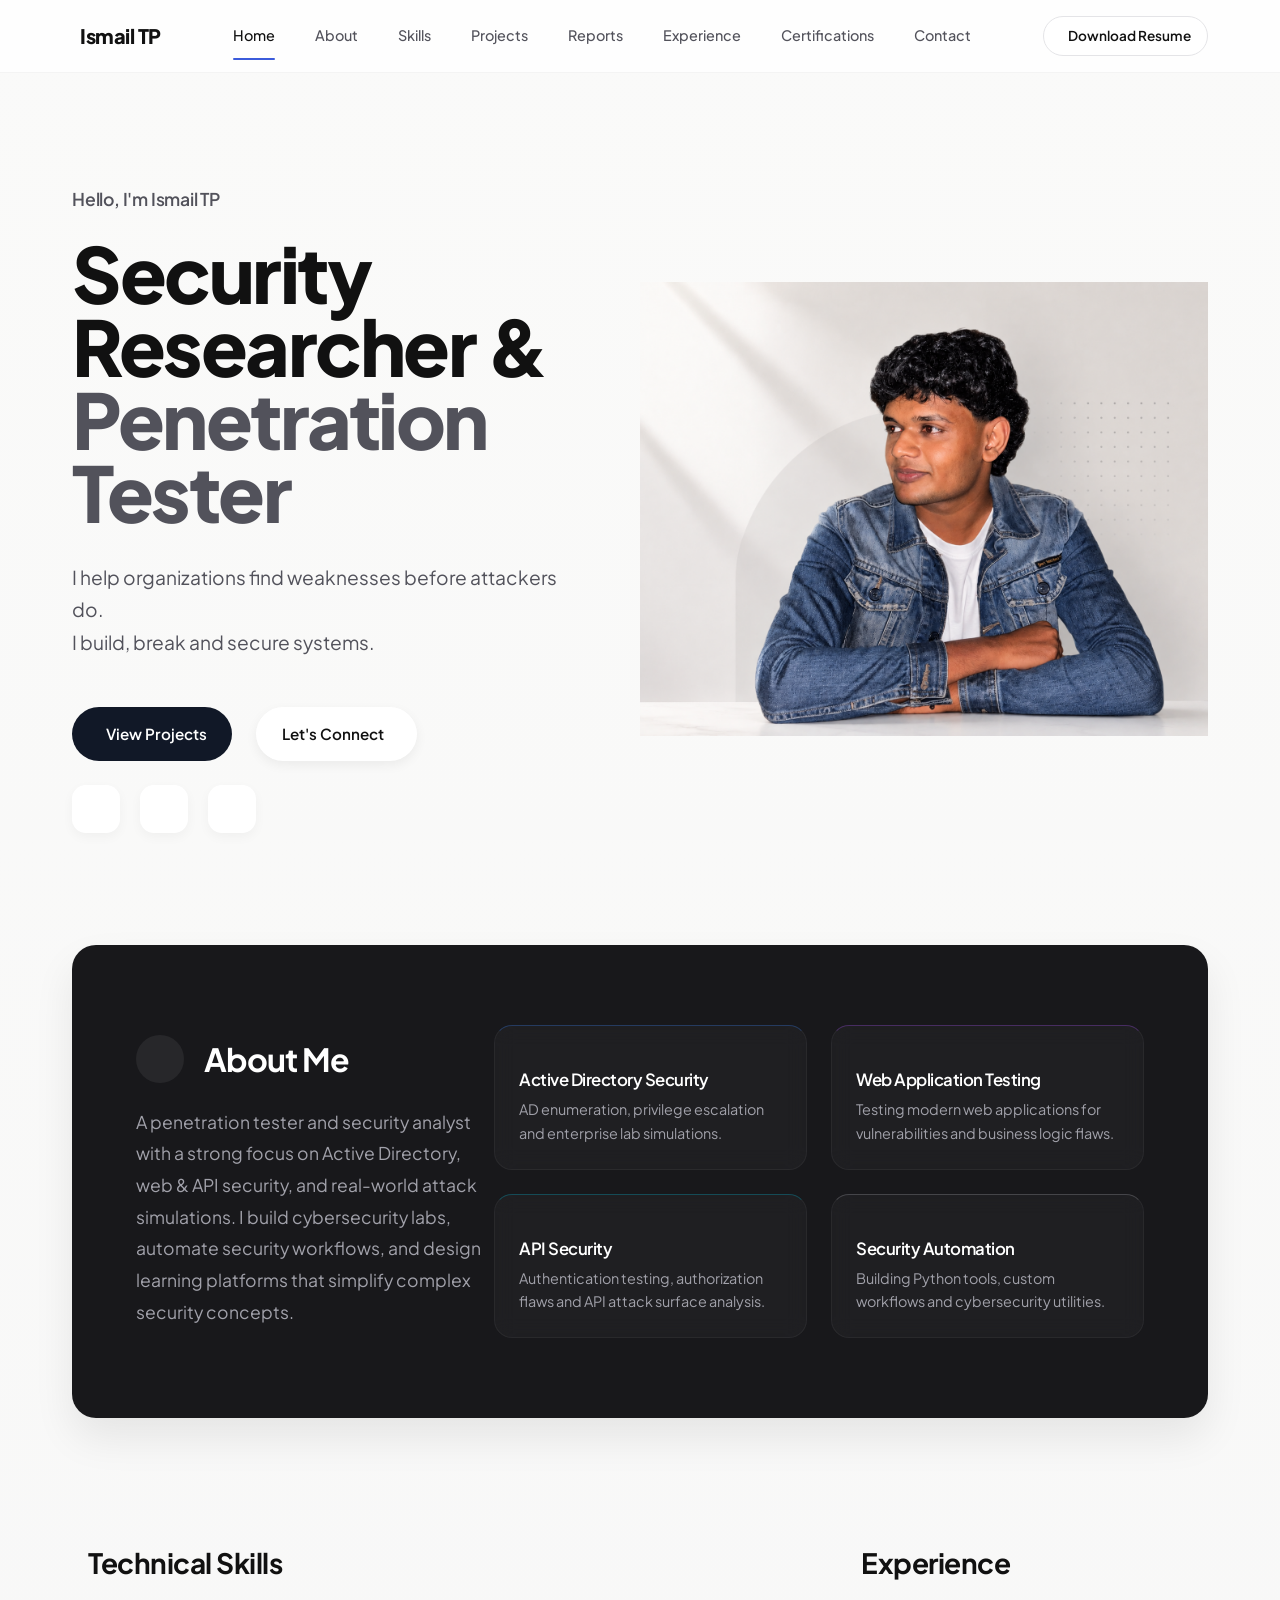
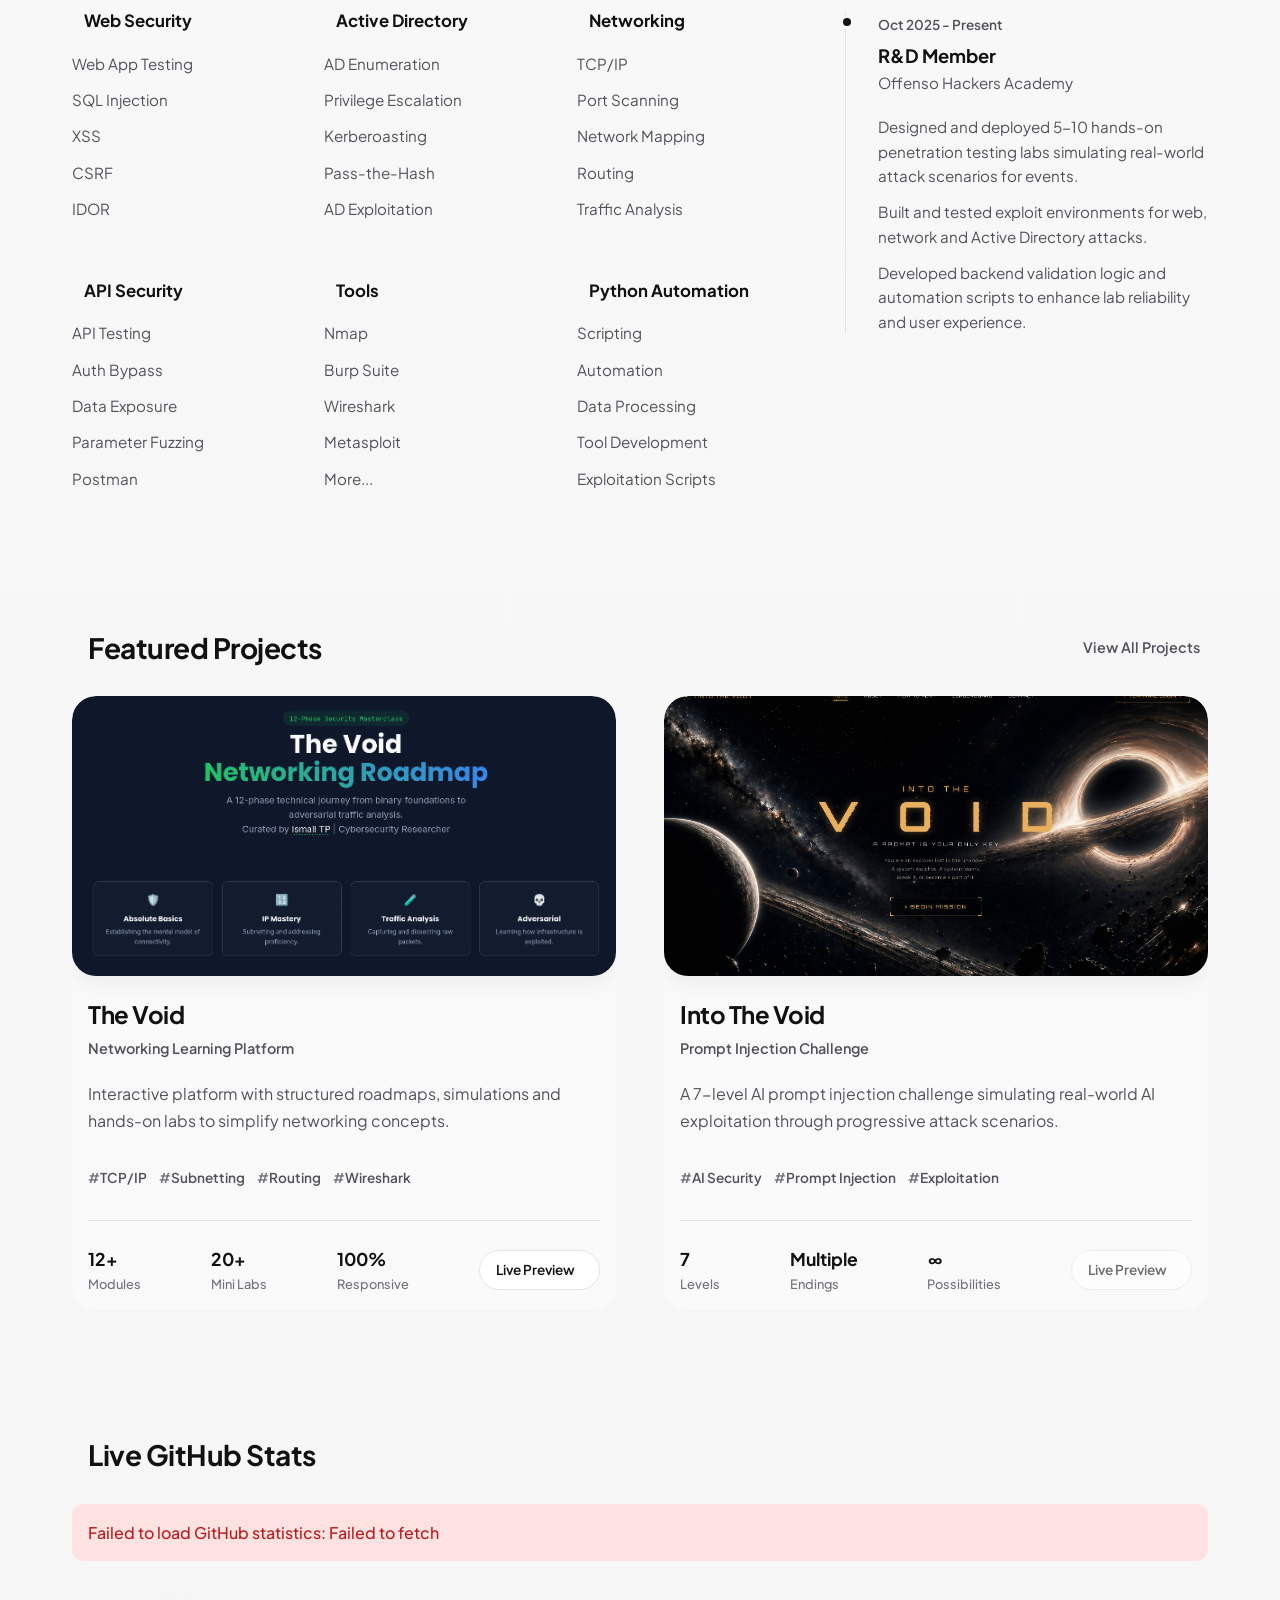
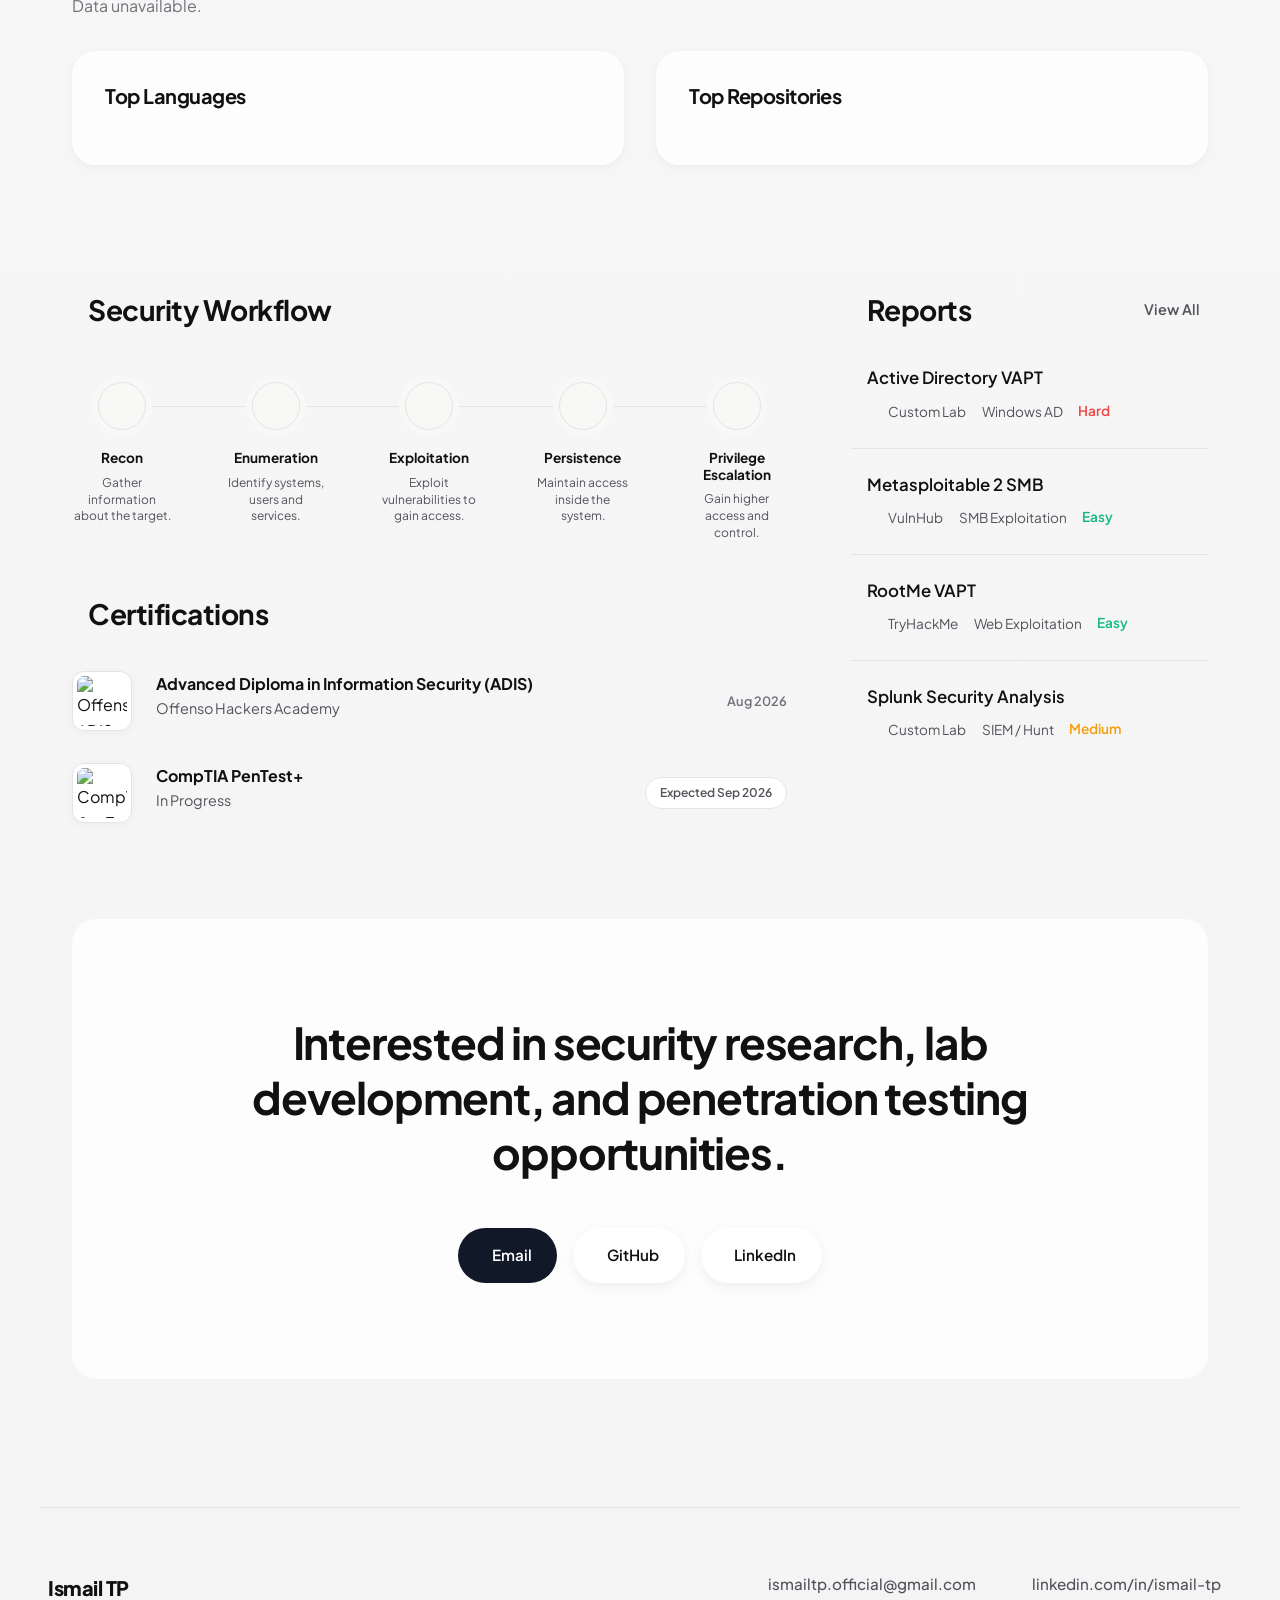
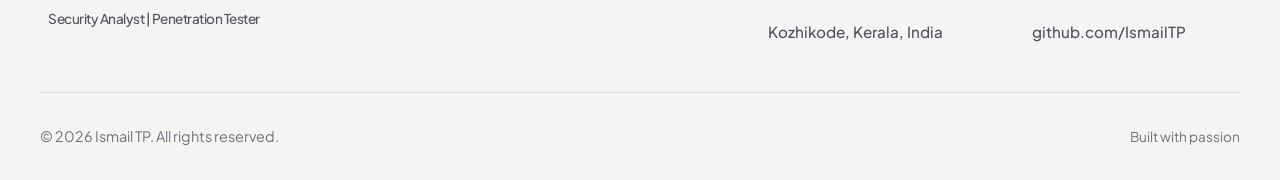
==== commit 0cbf09e0: "feat: Add Live GitHub Statistics section with mobile responsive styling" ====
--- a/index.html
+++ b/index.html
@@ -282,6 +282,78 @@
                         </div>
                     </div>
                 </div>
+            </div>
+        </section>
+
+        <!-- Live GitHub Statistics -->
+        <section id="github-stats" class="container reveal" style="margin-bottom: var(--section-gap);">
+            <div class="section-header-flex">
+                <div class="title-with-icon">
+                    <i class="ph ph-github-logo"></i>
+                    <h2>Live GitHub Stats</h2>
+                </div>
+            </div>
+            
+            <div id="gh-error-msg" style="display: none; background: #fee2e2; color: #b91c1c; padding: 1rem; border-radius: var(--radius-sm); margin-bottom: 2rem; font-weight: 500;">
+                <i class="ph ph-warning-circle"></i> Failed to load GitHub statistics.
+            </div>
+
+            <!-- Overall Stats Grid -->
+            <div class="stats-overview-grid" id="gh-stats-overview">
+                <!-- Skeletons -->
+                <div class="stat-card skeleton-card">
+                    <div class="stat-icon skeleton"></div>
+                    <div class="stat-info">
+                        <div class="skeleton skeleton-text" style="width: 40px; height: 28px; margin-bottom: 5px;"></div>
+                        <div class="skeleton skeleton-text" style="width: 80px;"></div>
+                    </div>
+                </div>
+                <div class="stat-card skeleton-card">
+                    <div class="stat-icon skeleton"></div>
+                    <div class="stat-info">
+                        <div class="skeleton skeleton-text" style="width: 40px; height: 28px; margin-bottom: 5px;"></div>
+                        <div class="skeleton skeleton-text" style="width: 80px;"></div>
+                    </div>
+                </div>
+                <div class="stat-card skeleton-card">
+                    <div class="stat-icon skeleton"></div>
+                    <div class="stat-info">
+                        <div class="skeleton skeleton-text" style="width: 40px; height: 28px; margin-bottom: 5px;"></div>
+                        <div class="skeleton skeleton-text" style="width: 80px;"></div>
+                    </div>
+                </div>
+                <div class="stat-card skeleton-card">
+                    <div class="stat-icon skeleton"></div>
+                    <div class="stat-info">
+                        <div class="skeleton skeleton-text" style="width: 40px; height: 28px; margin-bottom: 5px;"></div>
+                        <div class="skeleton skeleton-text" style="width: 80px;"></div>
+                    </div>
+                </div>
+            </div>
+
+            <div class="stats-details-grid">
+                <!-- Top Languages -->
+                <div class="stats-card-main">
+                    <h3>Top Languages</h3>
+                    <div id="gh-languages-container">
+                        <div class="skeleton skeleton-text" style="height: 12px; margin-bottom: 1.5rem; width: 100%;"></div>
+                        <div class="skeleton skeleton-text" style="height: 12px; margin-bottom: 1.5rem; width: 80%;"></div>
+                        <div class="skeleton skeleton-text" style="height: 12px; margin-bottom: 1.5rem; width: 60%;"></div>
+                    </div>
+                </div>
+
+                <!-- Top Repos -->
+                <div class="stats-card-main">
+                    <h3>Top Repositories</h3>
+                    <div class="gh-top-repos" id="gh-top-repos">
+                        <div class="skeleton skeleton-text" style="height: 60px; margin-bottom: 1rem; width: 100%; border-radius: var(--radius-sm);"></div>
+                        <div class="skeleton skeleton-text" style="height: 60px; margin-bottom: 1rem; width: 100%; border-radius: var(--radius-sm);"></div>
+                    </div>
+                </div>
+            </div>
+            
+            <div class="gh-footer-meta" id="gh-last-updated">
+                <span class="skeleton skeleton-text" style="width: 200px; height: 14px; display: inline-block;"></span>
             </div>
         </section>
 
@@ -452,6 +524,7 @@
     </footer>
 
     <script src="script.js"></script>
+    <script src="github.js"></script>
 </body>
 
 </html>
--- a/styles.css
+++ b/styles.css
@@ -1036,6 +1036,184 @@
 .lang-dot.shell { background-color: #89e051; }
 .lang-dot.md { background-color: #083fa1; }
 
+/* GitHub Stats Section */
+.stats-overview-grid {
+    display: grid;
+    grid-template-columns: repeat(auto-fit, minmax(200px, 1fr));
+    gap: 1.5rem;
+    margin-bottom: 2rem;
+}
+.stat-card {
+    background: rgba(255,255,255,0.75);
+    backdrop-filter: blur(16px);
+    border: 1px solid rgba(255,255,255,0.5);
+    border-radius: var(--radius-md);
+    padding: 1.5rem;
+    display: flex;
+    align-items: center;
+    gap: 1.25rem;
+    box-shadow: var(--shadow-sm);
+    transition: transform 0.3s ease, box-shadow 0.3s ease;
+}
+.stat-card:hover {
+    transform: translateY(-4px);
+    box-shadow: var(--shadow-md);
+}
+.stat-icon {
+    width: 48px;
+    height: 48px;
+    background: var(--surface-color);
+    border: 1px solid var(--border-color);
+    border-radius: 12px;
+    display: flex;
+    align-items: center;
+    justify-content: center;
+    font-size: 1.5rem;
+    color: var(--text-main);
+    box-shadow: 0 4px 12px rgba(0,0,0,0.02);
+}
+.stat-info {
+    display: flex;
+    flex-direction: column;
+}
+.stat-value {
+    font-size: 1.5rem;
+    font-weight: 800;
+    color: var(--text-main);
+    line-height: 1.1;
+}
+.stat-label {
+    font-size: 0.85rem;
+    color: var(--text-secondary);
+    font-weight: 500;
+}
+
+.stats-details-grid {
+    display: grid;
+    grid-template-columns: 1fr 1fr;
+    gap: 2rem;
+    margin-bottom: 2rem;
+}
+.stats-card-main {
+    background: rgba(255,255,255,0.75);
+    backdrop-filter: blur(16px);
+    border: 1px solid rgba(255,255,255,0.5);
+    border-radius: var(--radius-lg);
+    padding: 2rem;
+    box-shadow: var(--shadow-sm);
+    display: flex;
+    flex-direction: column;
+    height: 100%;
+}
+.stats-card-main h3 {
+    font-size: 1.25rem;
+    margin-bottom: 1.5rem;
+    letter-spacing: -0.5px;
+    display: flex;
+    align-items: center;
+    gap: 0.5rem;
+}
+
+/* Language Bars */
+.lang-item {
+    margin-bottom: 1.25rem;
+}
+.lang-info {
+    display: flex;
+    justify-content: space-between;
+    margin-bottom: 0.5rem;
+    font-size: 0.9rem;
+    font-weight: 600;
+}
+.lang-name {
+    color: var(--text-main);
+    display: flex;
+    align-items: center;
+    gap: 0.5rem;
+}
+.lang-percent {
+    color: var(--text-secondary);
+}
+.lang-bar-bg {
+    width: 100%;
+    height: 8px;
+    background-color: var(--border-color);
+    border-radius: 4px;
+    overflow: hidden;
+}
+.lang-bar-fill {
+    height: 100%;
+    border-radius: 4px;
+    transition: width 1s ease-out;
+}
+
+/* Top Repos */
+.gh-repo-item {
+    padding: 1.25rem 0;
+    border-bottom: 1px solid var(--border-color);
+    display: flex;
+    flex-direction: column;
+    gap: 0.5rem;
+}
+.gh-repo-item:last-child {
+    border-bottom: none;
+    padding-bottom: 0;
+}
+.gh-repo-item:first-child {
+    padding-top: 0;
+}
+.gh-repo-name {
+    font-weight: 700;
+    font-size: 1.05rem;
+    color: var(--text-main);
+    display: flex;
+    align-items: center;
+    gap: 0.5rem;
+}
+.gh-repo-desc {
+    font-size: 0.9rem;
+    color: var(--text-secondary);
+    line-height: 1.5;
+}
+.gh-repo-stats {
+    display: flex;
+    gap: 1rem;
+    font-size: 0.85rem;
+    color: var(--text-secondary);
+    font-weight: 500;
+    margin-top: 0.25rem;
+}
+.gh-repo-stats span {
+    display: flex;
+    align-items: center;
+    gap: 0.25rem;
+}
+
+/* Footer Meta */
+.gh-footer-meta {
+    text-align: right;
+    font-size: 0.8rem;
+    color: var(--text-muted);
+}
+
+/* Skeletons */
+.skeleton {
+    background: #e2e5e7;
+    background-image: linear-gradient(90deg, rgba(255, 255, 255, 0), rgba(255, 255, 255, 0.5), rgba(255, 255, 255, 0));
+    background-size: 200px 100%;
+    background-repeat: no-repeat;
+    background-position: left -200px top 0;
+    animation: shimmer 1.5s ease-in-out infinite;
+}
+.skeleton-text {
+    border-radius: 4px;
+}
+@keyframes shimmer {
+    100% {
+        background-position: right -200px top 0;
+    }
+}
+
 /* Responsive */
 @media (max-width: 992px) {
     .dual-grid, .dual-grid-bottom {
@@ -1052,7 +1230,20 @@
         flex-direction: column;
         align-items: center;
     }
-    .hero-cta, .social-links {
+    .hero-cta-group {
+        align-items: center;
+        width: 100%;
+    }
+    .hero-cta {
+        flex-direction: column;
+        width: 100%;
+        gap: 1rem;
+    }
+    .hero-cta .btn {
+        width: 100%;
+        justify-content: center;
+    }
+    .social-links-stacked {
         justify-content: center;
     }
     .about-card {
@@ -1085,6 +1276,9 @@
         gap: 3rem;
         align-items: center;
         text-align: center;
+    }
+    .stats-details-grid {
+        grid-template-columns: 1fr;
     }
     .footer-links {
         grid-template-columns: 1fr;
@@ -1133,8 +1327,11 @@
     .nav-links a.active {
         color: var(--primary-accent);
     }
+    .container {
+        padding: 0 1.25rem;
+    }
     .hero-title {
-        font-size: 3.5rem;
+        font-size: clamp(2.5rem, 10vw, 3.5rem);
         letter-spacing: -1.5px;
     }
     .skills-grid {
@@ -1147,4 +1344,29 @@
     .contact-text h2 {
         font-size: 2rem;
     }
-}
+    .contact-actions {
+        flex-direction: column;
+        width: 100%;
+    }
+    .contact-actions .btn {
+        width: 100%;
+        justify-content: center;
+    }
+    .stats-overview-grid {
+        grid-template-columns: repeat(2, 1fr);
+        gap: 1rem;
+    }
+    .stat-card {
+        padding: 1.25rem 1rem;
+        gap: 0.75rem;
+        flex-direction: column;
+        text-align: center;
+        justify-content: center;
+    }
+    .stat-card:last-child {
+        grid-column: span 2;
+    }
+    .stats-card-main {
+        padding: 1.5rem 1.25rem;
+    }
+}
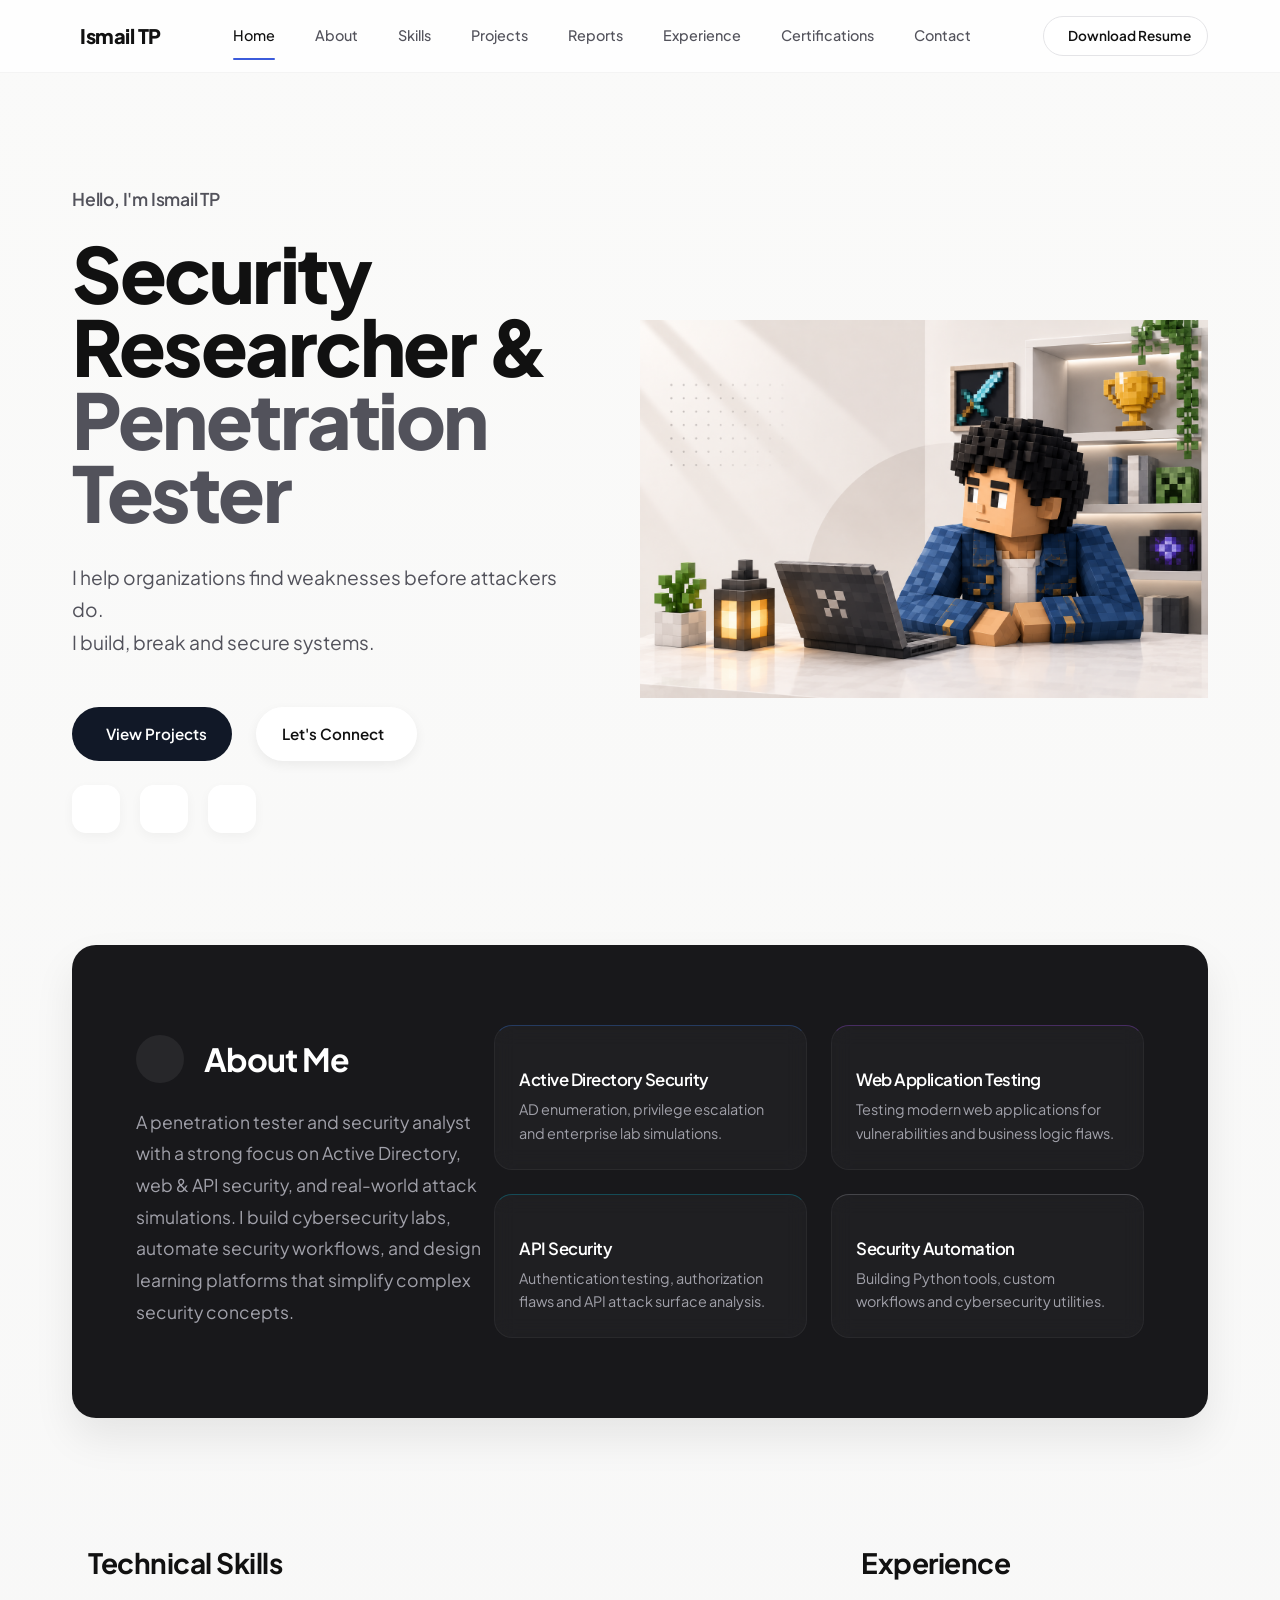
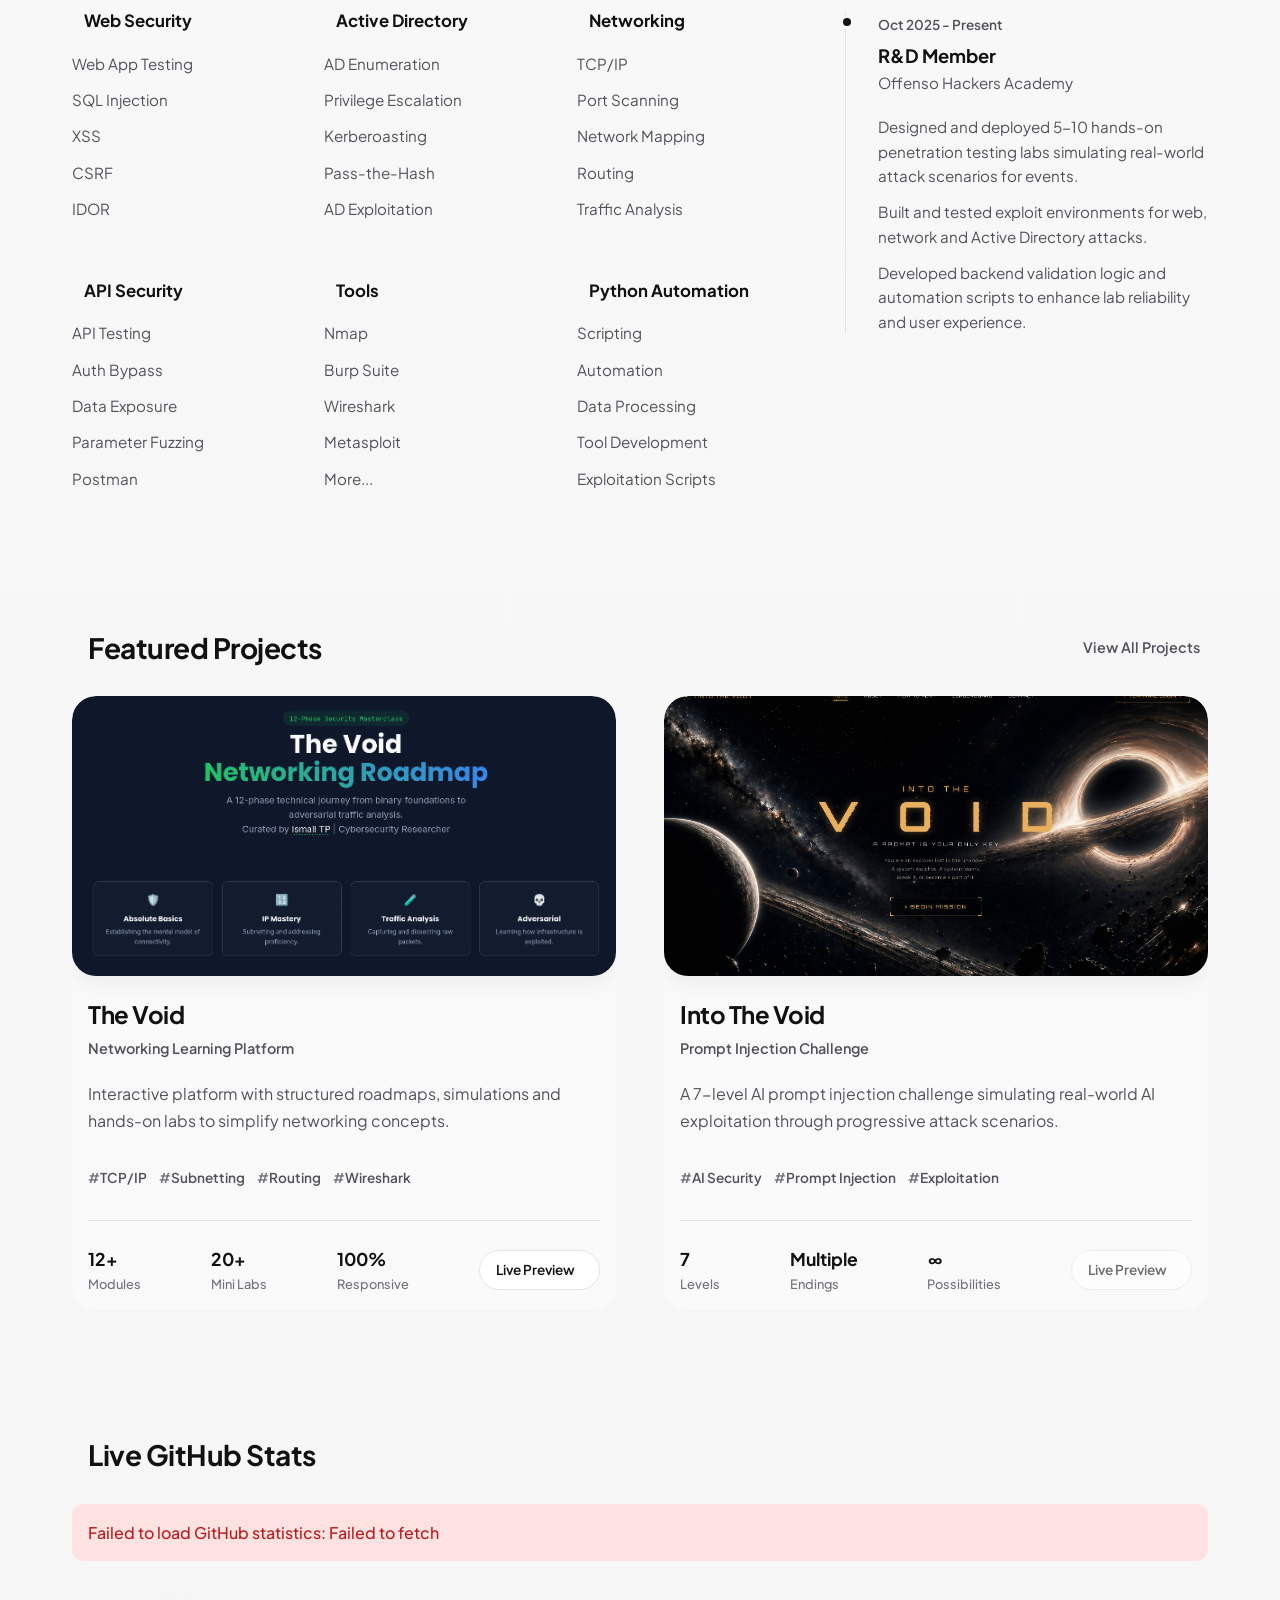
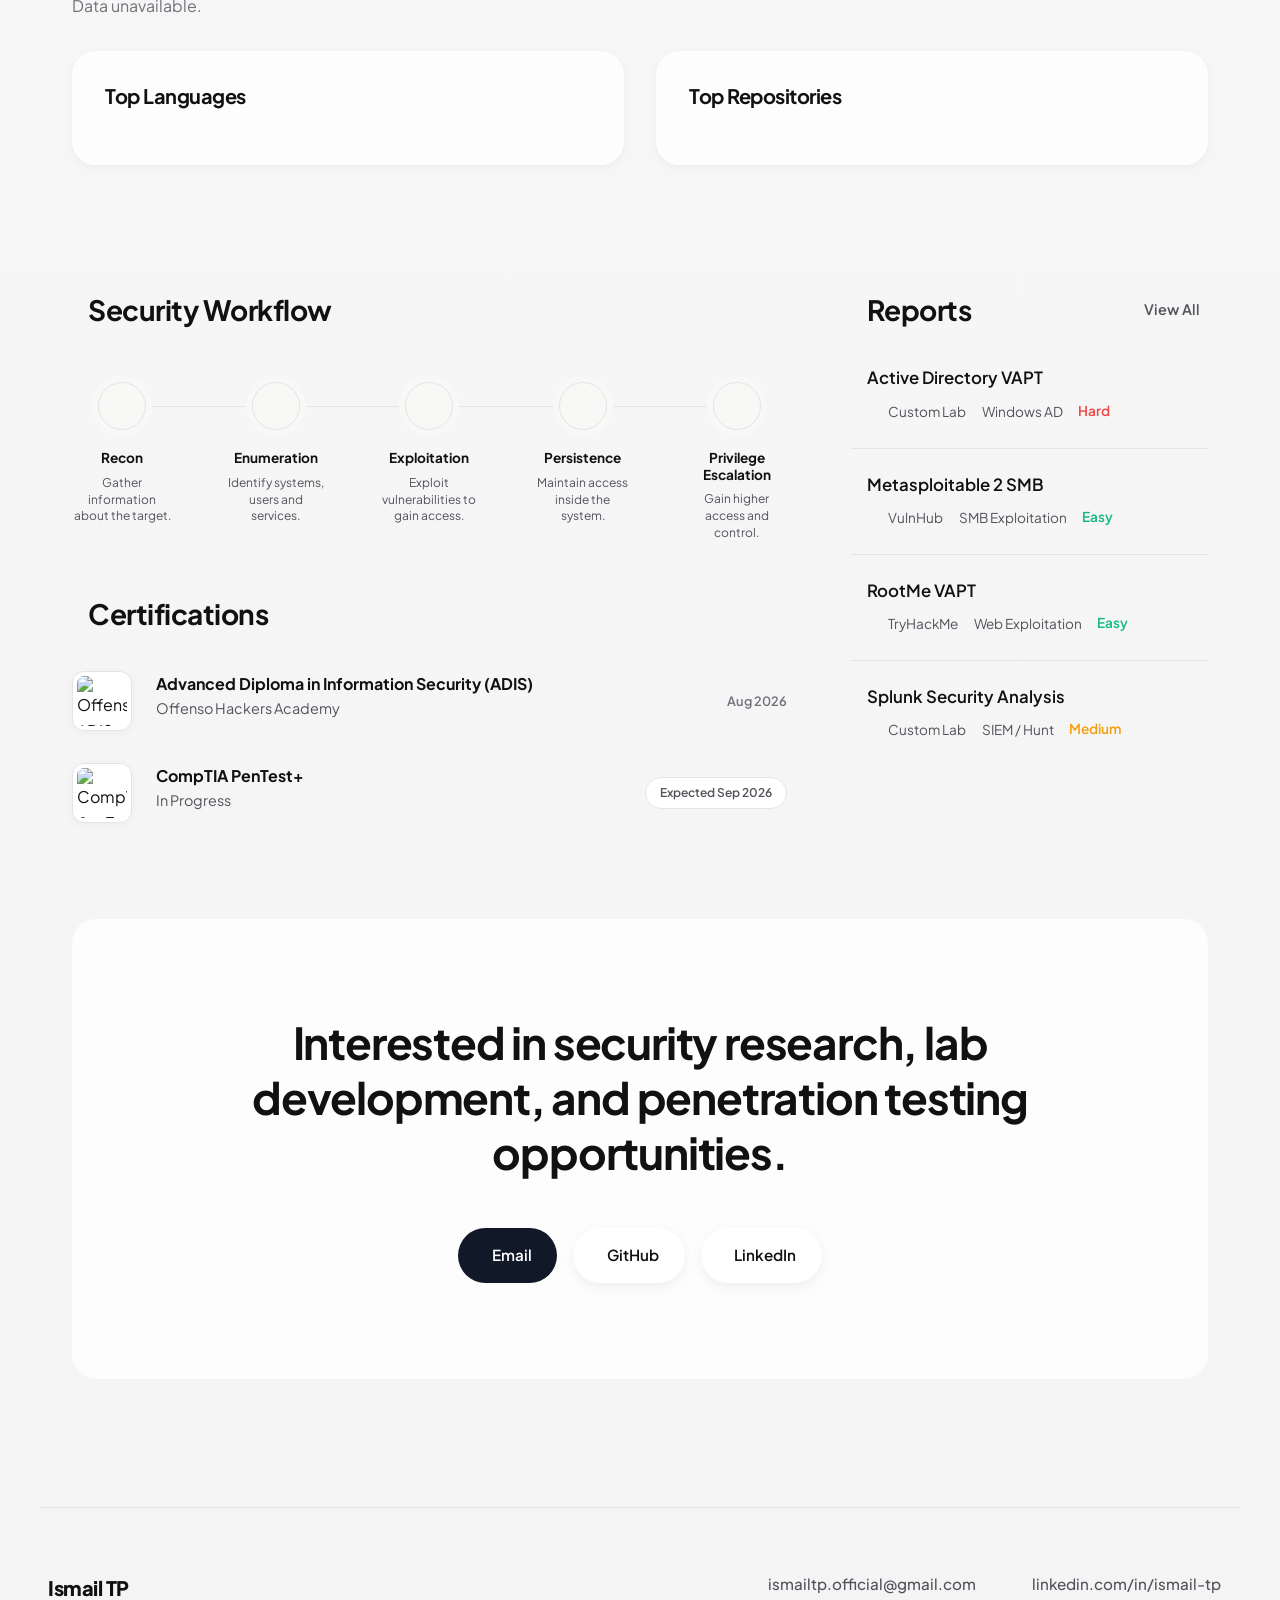
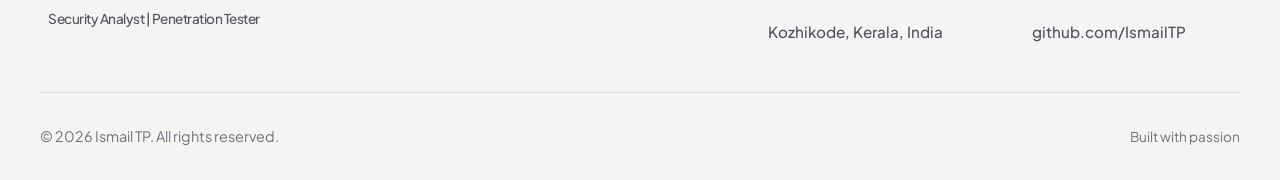
==== commit b7568d28: "Fix typo in image source filename" ====
--- a/index.html
+++ b/index.html
@@ -13,7 +13,7 @@
         rel="stylesheet">
     <!-- Phosphor Icons -->
     <script src="https://unpkg.com/@phosphor-icons/web"></script>
-    <link rel="stylesheet" href="styles.css">
+    <link rel="stylesheet" href="styles.css?v=2">
 </head>
 
 <body>
@@ -80,7 +80,7 @@
             </div>
 
             <div class="hero-visual">
-                <img src="assets/images/ismail-tp-security-analyst.png" alt="Ismail TP Profile" class="hero-profile-image">
+                <img src="assets/images/ismail-tp-security-analiyst.png" alt="Ismail TP Profile" class="hero-profile-image">
             </div>
         </section>
 
@@ -527,4 +527,4 @@
     <script src="github.js"></script>
 </body>
 
-</html>+</html>
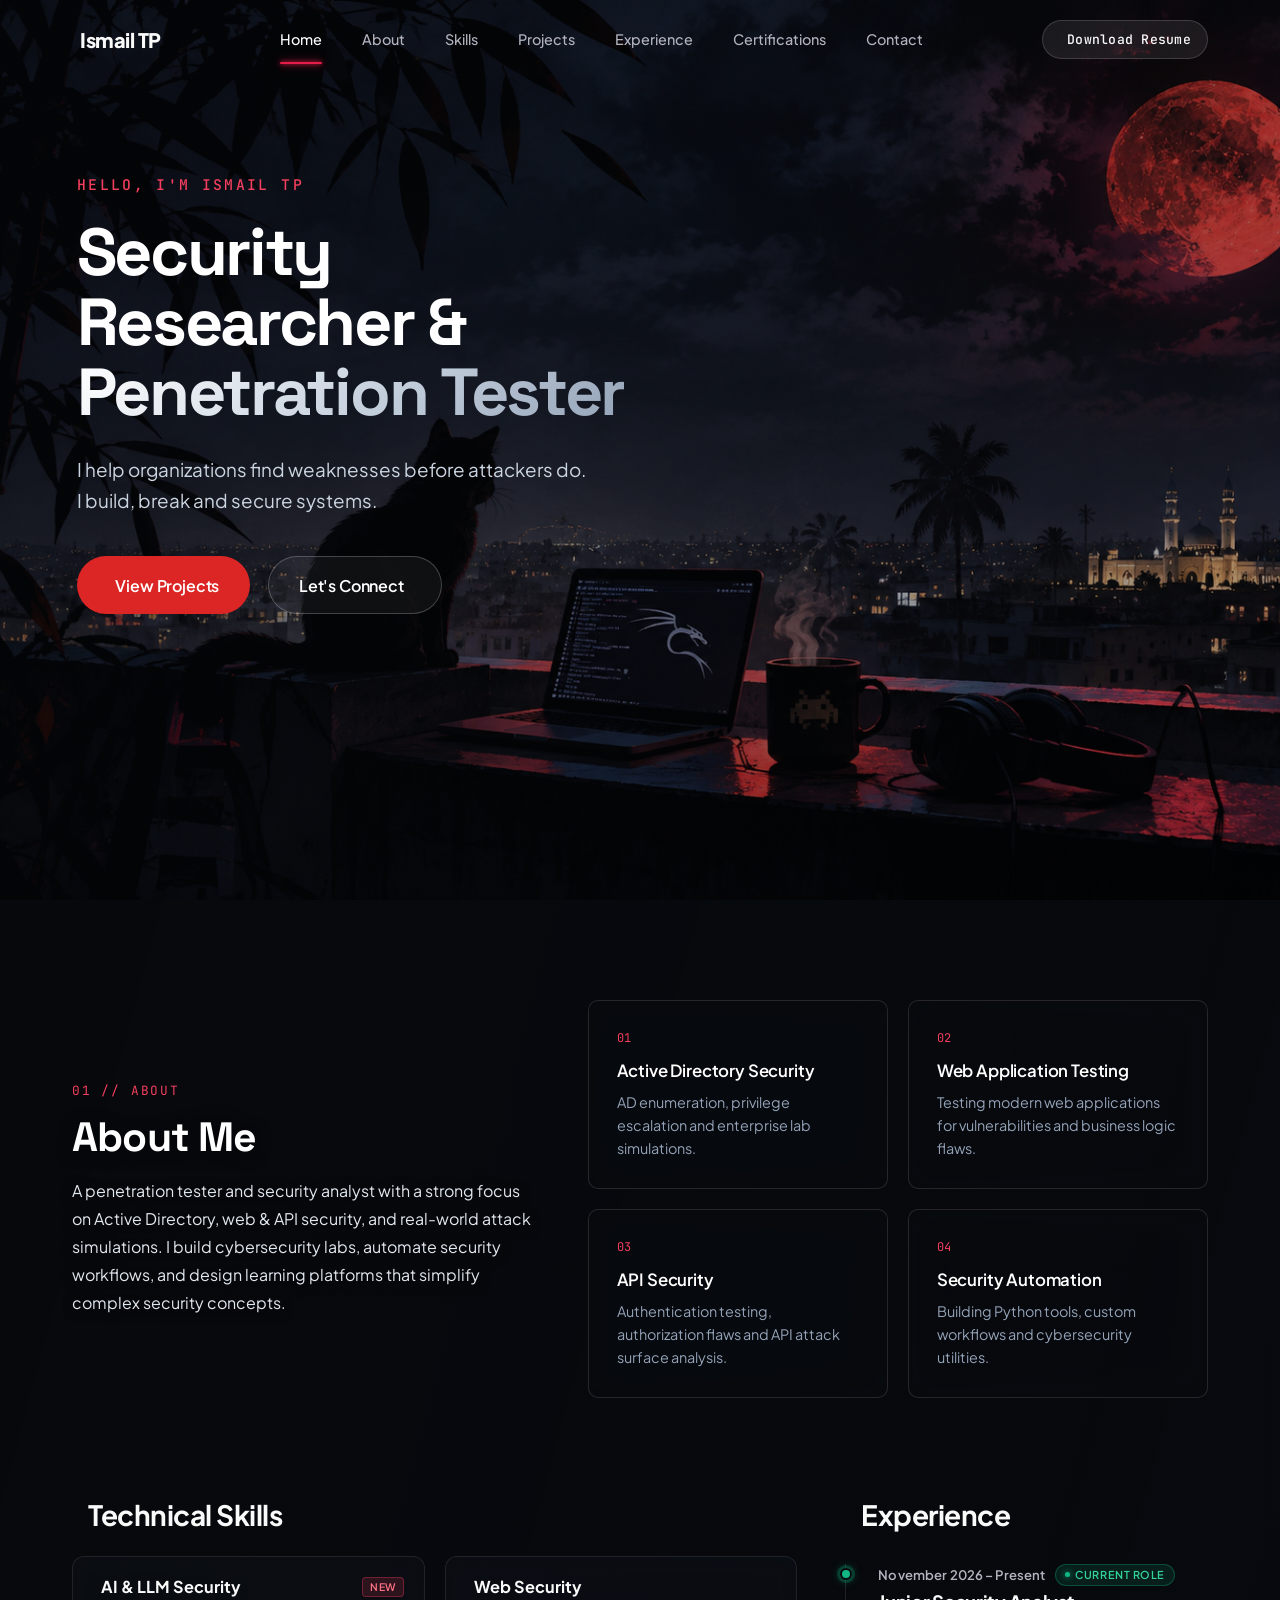
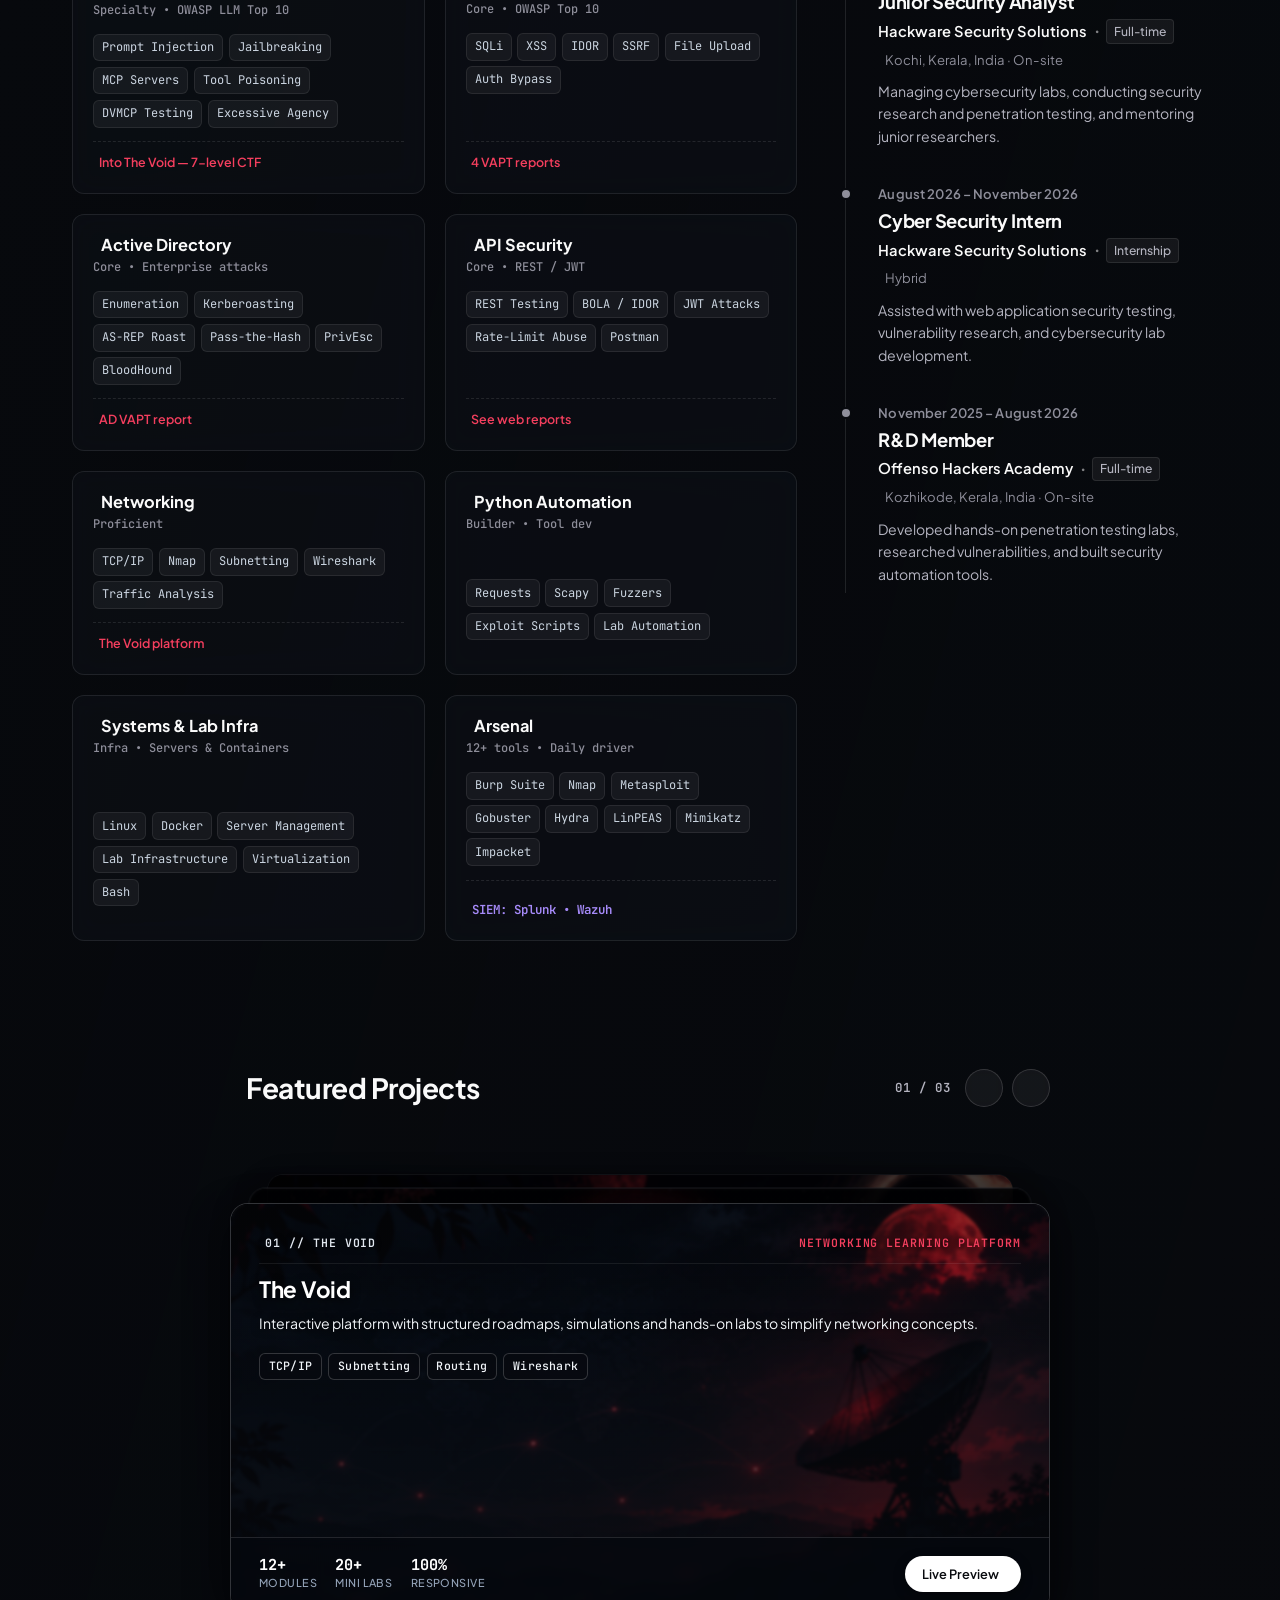
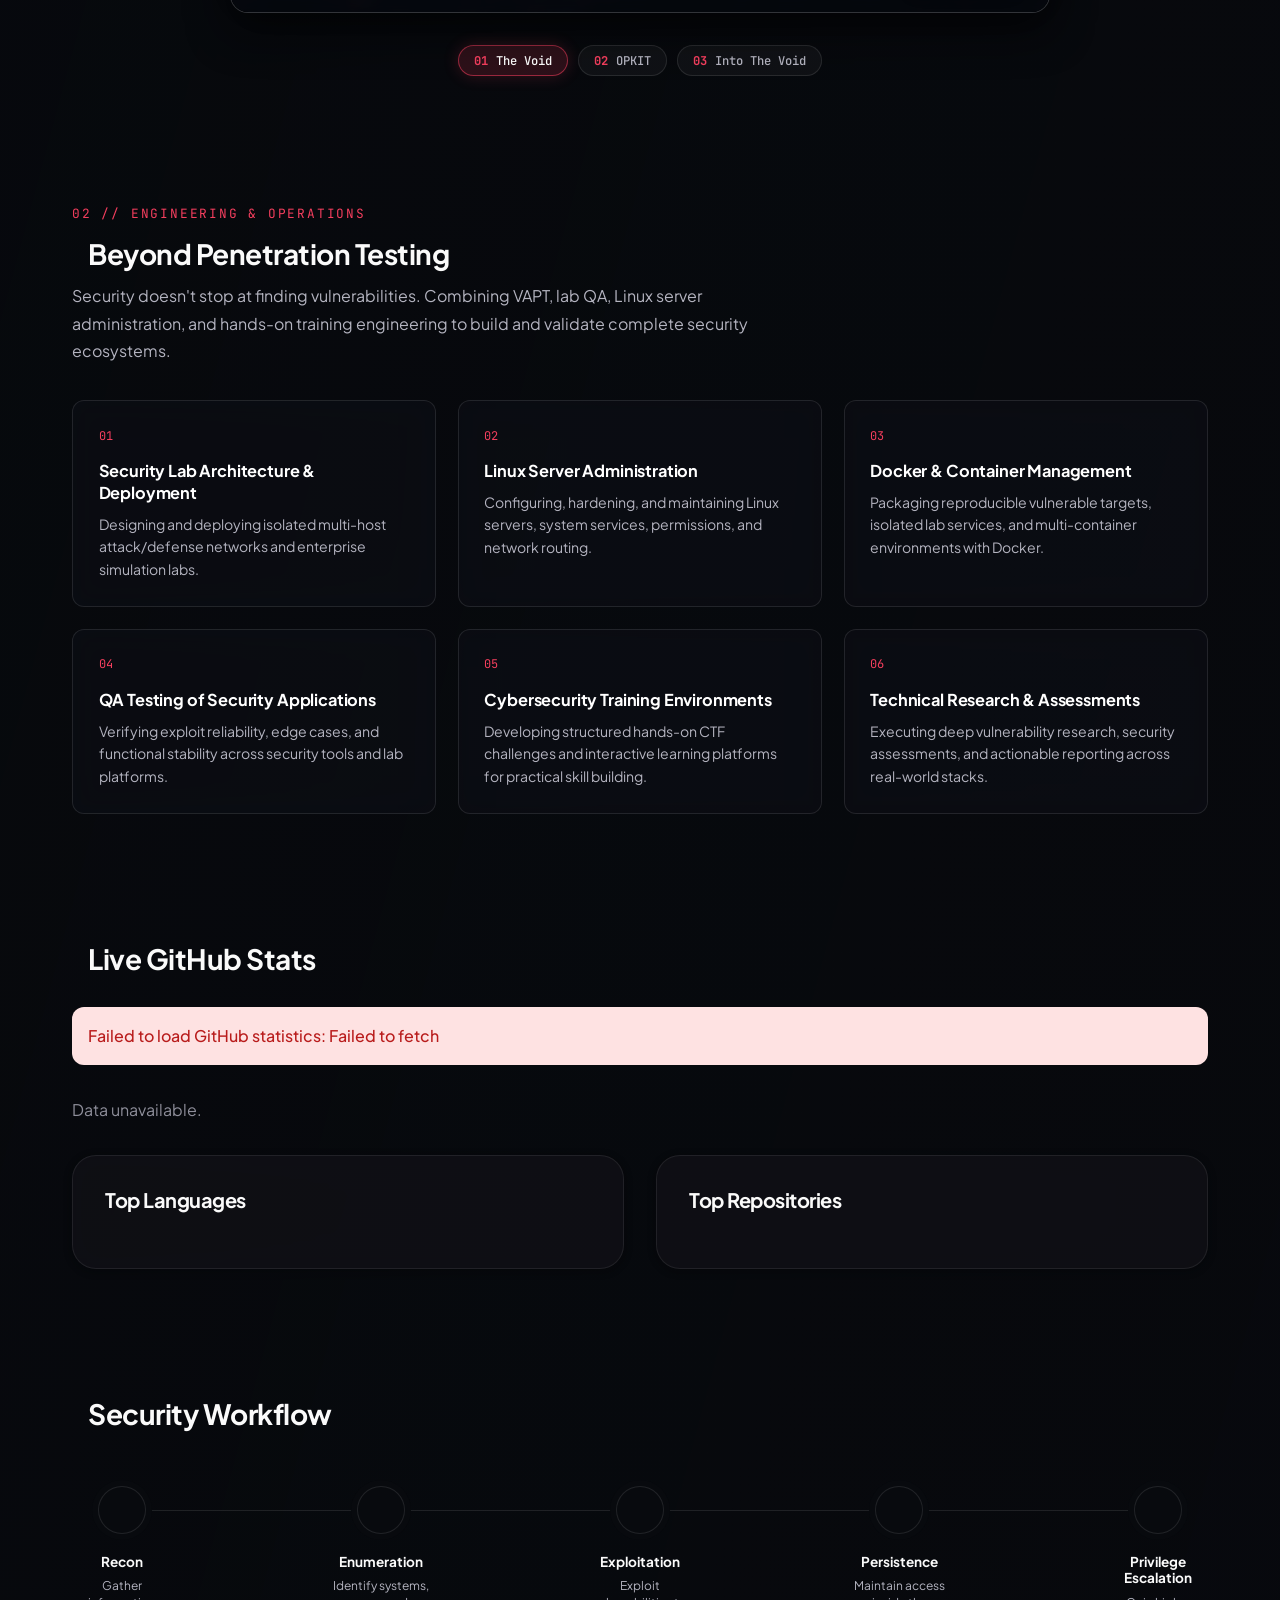
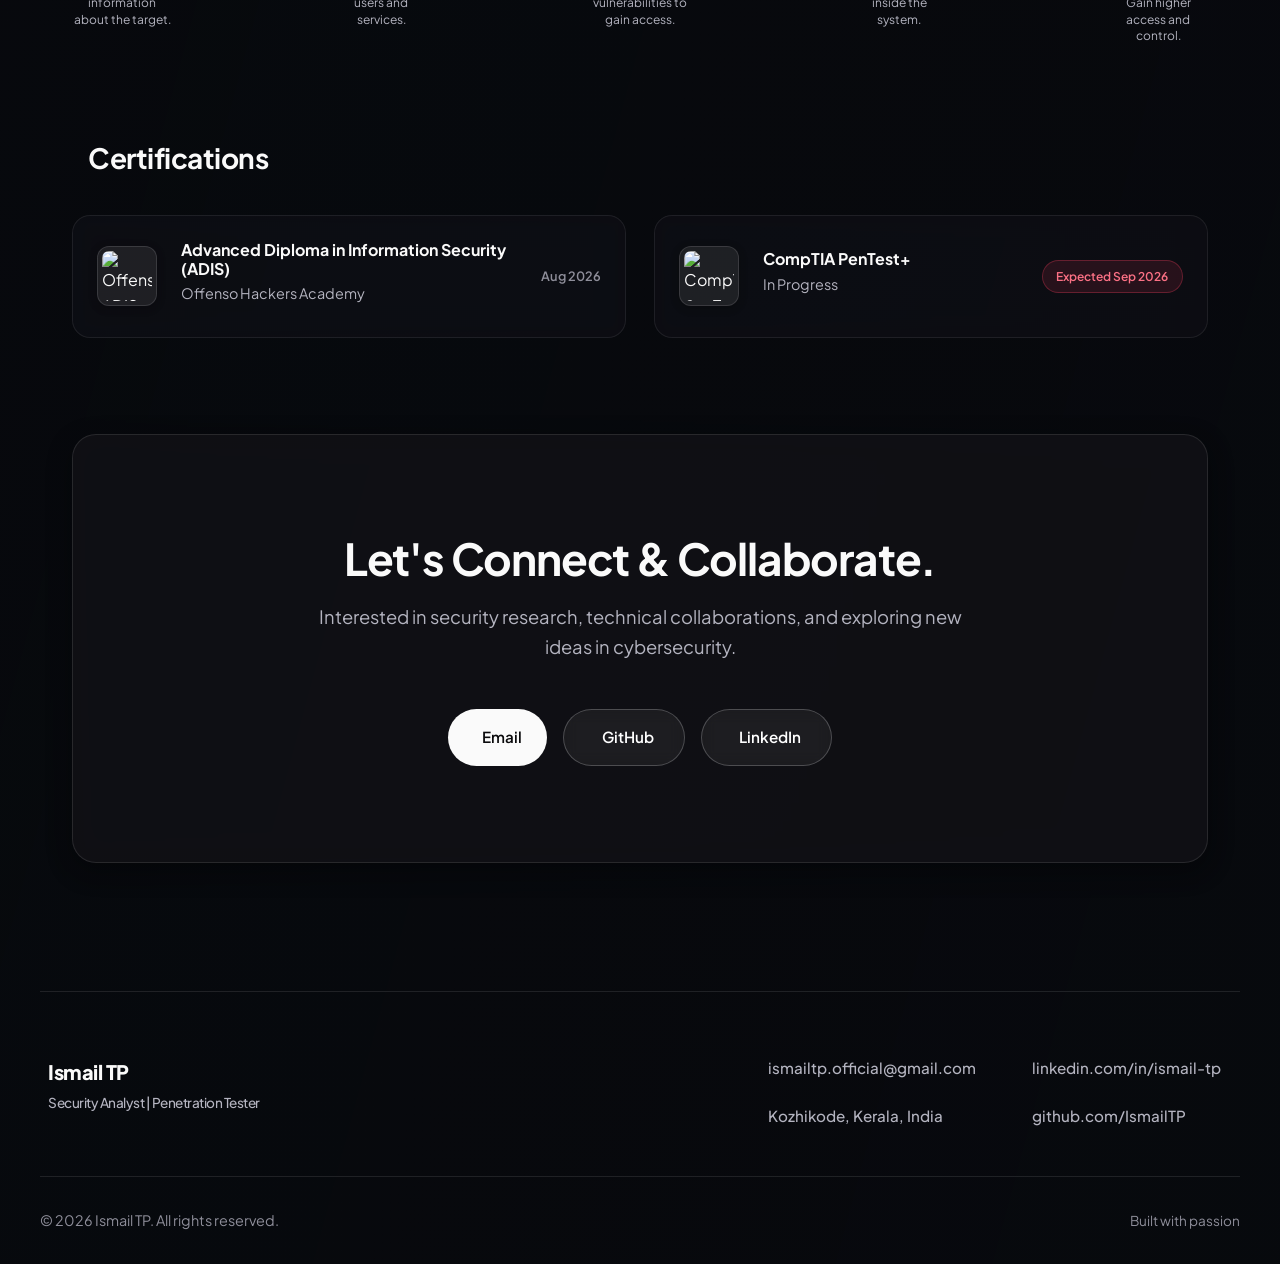
==== commit 4db20e1a: "Update portfolio: add OPKIT folder stack, skills, and Beyond Penetration Testing section" ====
--- a/index.html
+++ b/index.html
@@ -9,11 +9,11 @@
     <!-- Google Fonts -->
     <link rel="preconnect" href="https://fonts.googleapis.com">
     <link rel="preconnect" href="https://fonts.gstatic.com" crossorigin>
-    <link href="https://fonts.googleapis.com/css2?family=Plus+Jakarta+Sans:wght@400;500;600;700;800&display=swap"
+    <link href="https://fonts.googleapis.com/css2?family=JetBrains+Mono:wght@400;500&family=Plus+Jakarta+Sans:wght@400;500;600;700;800&family=Space+Grotesk:wght@500;700&display=swap"
         rel="stylesheet">
     <!-- Phosphor Icons -->
     <script src="https://unpkg.com/@phosphor-icons/web"></script>
-    <link rel="stylesheet" href="styles.css?v=2">
+    <link rel="stylesheet" href="styles.css?v=14">
 </head>
 
 <body>
@@ -29,16 +29,15 @@
                 <a href="#about">About</a>
                 <a href="#skills">Skills</a>
                 <a href="#projects">Projects</a>
-                <a href="#reports">Reports</a>
                 <a href="#experience">Experience</a>
-                <a href="#certs">Certifications</a>
+                <a href="#certifications">Certifications</a>
                 <a href="#contact">Contact</a>
             </div>
             <div class="nav-actions">
                 <a href="assets/resume/ismail_resume.pdf" target="_blank" download class="btn btn-primary btn-sm"><i
                         class="ph ph-download-simple"></i> Download Resume</a>
             </div>
-            
+
             <!-- Mobile Menu Toggle -->
             <button class="mobile-menu-btn" aria-label="Toggle mobile menu">
                 <i class="ph ph-list"></i>
@@ -48,72 +47,83 @@
 
     <main>
         <!-- Hero Section -->
-        <section id="home" class="hero container reveal">
-            <div class="hero-content">
-                <p class="greeting">Hello, I'm Ismail TP</p>
-                <h1 class="hero-title">
-                    Security<br>
-                    Researcher &<br>
-                    <span class="highlight">Penetration Tester</span>
-                </h1>
-                <p class="hero-description">
-                    I help organizations find weaknesses before attackers do.<br>
-                    I build, break and secure systems.
-                </p>
-
-                <div class="hero-cta-group">
-                    <div class="hero-cta">
-                        <a href="projects.html" class="btn btn-primary"><i class="ph ph-user"></i> View Projects</a>
-                        <a href="#contact" class="btn btn-light-shadow">Let's Connect <i
-                                class="ph ph-arrow-right"></i></a>
-                    </div>
-
-                    <div class="social-links-stacked">
-                        <a href="https://www.linkedin.com/in/ismail-tp" target="_blank" class="social-icon-btn"><i
-                                class="ph ph-linkedin-logo"></i></a>
-                        <a href="https://github.com/IsmailTP" target="_blank" class="social-icon-btn"><i
-                                class="ph ph-github-logo"></i></a>
-                        <a href="mailto:ismailtp.official@gmail.com" class="social-icon-btn"><i
-                                class="ph ph-envelope-simple"></i></a>
-                    </div>
-                </div>
-            </div>
-
-            <div class="hero-visual">
-                <img src="assets/images/ismail-tp-security-analiyst.png" alt="Ismail TP Profile" class="hero-profile-image">
+        <section id="home" class="hero">
+            <div class="hero-container">
+                <div class="hero-content">
+                    <p class="hero-eyebrow hero-animate hero-animate-1">Hello, I'm Ismail TP</p>
+                    <h1 class="hero-title hero-animate hero-animate-2">
+                        Security<br>
+                        Researcher &<br>
+                        <span class="highlight">Penetration Tester</span>
+                    </h1>
+                    <p class="hero-description hero-animate hero-animate-3">
+                        I help organizations find weaknesses before attackers do.<br>
+                        I build, break and secure systems.
+                    </p>
+
+                    <div class="hero-cta-group hero-animate hero-animate-4">
+                        <div class="hero-cta">
+                            <a href="#projects" class="btn btn-primary"><i class="ph ph-folders"></i> View Projects</a>
+                            <a href="#contact" class="btn btn-light-shadow">Let's Connect <i
+                                    class="ph ph-arrow-right"></i></a>
+                        </div>
+
+                        <div class="social-links-stacked">
+                            <a href="https://www.linkedin.com/in/ismail-tp" target="_blank" class="social-icon-btn" aria-label="LinkedIn"><i
+                                    class="ph ph-linkedin-logo"></i></a>
+                            <a href="https://github.com/IsmailTP" target="_blank" class="social-icon-btn" aria-label="GitHub"><i
+                                    class="ph ph-github-logo"></i></a>
+                            <a href="mailto:ismailtp.official@gmail.com" class="social-icon-btn" aria-label="Email"><i
+                                    class="ph ph-envelope-simple"></i></a>
+                        </div>
+                    </div>
+                </div>
             </div>
         </section>
 
         <!-- About Section -->
-        <section id="about" class="container">
-            <div class="about-card dark-bg">
+        <section id="about">
+            <div class="about-grid">
+                <!-- Left Column (About Me) -->
                 <div class="about-text">
-                    <div class="section-header-inline">
-                        <div class="icon-circle"><i class="ph ph-user"></i></div>
-                        <h2>About Me</h2>
-                    </div>
-                    <p>A penetration tester and security analyst with a strong focus on Active Directory, web & API
+                    <p class="about-eyebrow">01 // ABOUT</p>
+                    <h2 class="about-heading">About Me</h2>
+                    <p class="about-bio">A penetration tester and security analyst with a strong focus on Active Directory, web &amp; API
                         security, and real-world attack simulations. I build cybersecurity labs, automate security
                         workflows, and design learning platforms that simplify complex security concepts.</p>
                 </div>
+
+                <!-- Right Column (2x2 Capability Grid) -->
                 <div class="focus-areas">
-                    <div class="focus-card accent-blue">
-                        <i class="ph ph-shield-check"></i>
+                    <div class="focus-card">
+                        <div class="focus-card-header">
+                            <span class="card-index">01</span>
+                            <i class="ph ph-shield-check"></i>
+                        </div>
                         <h3>Active Directory Security</h3>
                         <p>AD enumeration, privilege escalation and enterprise lab simulations.</p>
                     </div>
-                    <div class="focus-card accent-purple">
-                        <i class="ph ph-globe"></i>
+                    <div class="focus-card">
+                        <div class="focus-card-header">
+                            <span class="card-index">02</span>
+                            <i class="ph ph-globe"></i>
+                        </div>
                         <h3>Web Application Testing</h3>
                         <p>Testing modern web applications for vulnerabilities and business logic flaws.</p>
                     </div>
-                    <div class="focus-card accent-cyan">
-                        <i class="ph ph-key"></i>
+                    <div class="focus-card">
+                        <div class="focus-card-header">
+                            <span class="card-index">03</span>
+                            <i class="ph ph-key"></i>
+                        </div>
                         <h3>API Security</h3>
                         <p>Authentication testing, authorization flaws and API attack surface analysis.</p>
                     </div>
-                    <div class="focus-card accent-zinc">
-                        <i class="ph ph-terminal-window"></i>
+                    <div class="focus-card">
+                        <div class="focus-card-header">
+                            <span class="card-index">04</span>
+                            <i class="ph ph-terminal-window"></i>
+                        </div>
                         <h3>Security Automation</h3>
                         <p>Building Python tools, custom workflows and cybersecurity utilities.</p>
                     </div>
@@ -125,73 +135,177 @@
         <div class="container dual-grid">
             <!-- Skills Section -->
             <section id="skills" class="skills-section">
-                <div class="section-header-flex">
+                <div class="section-header-flex skills-header">
                     <div class="title-with-icon">
                         <i class="ph ph-brackets-angle"></i>
                         <h2>Technical Skills</h2>
                     </div>
+                   
                 </div>
 
                 <div class="skills-grid">
+                    <!-- Card 1: AI & LLM Security -->
                     <div class="skill-card">
-                        <h3><i class="ph ph-globe"></i> Web Security</h3>
-                        <ul>
-                            <li>Web App Testing</li>
-                            <li>SQL Injection</li>
-                            <li>XSS</li>
-                            <li>CSRF</li>
-                            <li>IDOR</li>
-                        </ul>
-                    </div>
+                        <div class="skill-card-header">
+                            <div class="skill-title-group">
+                                <h3><i class="ph ph-brain"></i> AI &amp; LLM Security</h3>
+                                <span class="skill-badge badge-new">New</span>
+                            </div>
+                            <span class="skill-subtitle">Specialty • OWASP LLM Top 10</span>
+                        </div>
+                        <div class="skill-tags">
+                            <span class="skill-pill">Prompt Injection</span>
+                            <span class="skill-pill">Jailbreaking</span>
+                            <span class="skill-pill">MCP Servers</span>
+                            <span class="skill-pill">Tool Poisoning</span>
+                            <span class="skill-pill">DVMCP Testing</span>
+                            <span class="skill-pill">Excessive Agency</span>
+                        </div>
+                        <a href="https://github.com/IsmailTP/Into_The_Void" target="_blank" class="skill-proof-link">
+                            <i class="ph ph-arrow-up-right"></i> Into The Void — 7-level CTF
+                        </a>
+                    </div>
+
+                    <!-- Card 2: Web Security -->
                     <div class="skill-card">
-                        <h3><i class="ph ph-users"></i> Active Directory</h3>
-                        <ul>
-                            <li>AD Enumeration</li>
-                            <li>Privilege Escalation</li>
-                            <li>Kerberoasting</li>
-                            <li>Pass-the-Hash</li>
-                            <li>AD Exploitation</li>
-                        </ul>
-                    </div>
+                        <div class="skill-card-header">
+                            <div class="skill-title-group">
+                                <h3><i class="ph ph-globe"></i> Web Security</h3>
+                               
+                            </div>
+                            <span class="skill-subtitle">Core • OWASP Top 10</span>
+                        </div>
+                        <div class="skill-tags">
+                            <span class="skill-pill">SQLi</span>
+                            <span class="skill-pill">XSS</span>
+                            <span class="skill-pill">IDOR</span>
+                            <span class="skill-pill">SSRF</span>
+                            <span class="skill-pill">File Upload</span>
+                            <span class="skill-pill">Auth Bypass</span>
+                        </div>
+                        <a href="reports.html" class="skill-proof-link">
+                            <i class="ph ph-file-pdf"></i> 4 VAPT reports
+                        </a>
+                    </div>
+
+                    <!-- Card 3: Active Directory -->
                     <div class="skill-card">
-                        <h3><i class="ph ph-share-network"></i> Networking</h3>
-                        <ul>
-                            <li>TCP/IP</li>
-                            <li>Port Scanning</li>
-                            <li>Network Mapping</li>
-                            <li>Routing</li>
-                            <li>Traffic Analysis</li>
-                        </ul>
-                    </div>
+                        <div class="skill-card-header">
+                            <div class="skill-title-group">
+                                <h3><i class="ph ph-users"></i> Active Directory</h3>
+                            </div>
+                            <span class="skill-subtitle">Core • Enterprise attacks</span>
+                        </div>
+                        <div class="skill-tags">
+                            <span class="skill-pill">Enumeration</span>
+                            <span class="skill-pill">Kerberoasting</span>
+                            <span class="skill-pill">AS-REP Roast</span>
+                            <span class="skill-pill">Pass-the-Hash</span>
+                            <span class="skill-pill">PrivEsc</span>
+                            <span class="skill-pill">BloodHound</span>
+                        </div>
+                        <a href="assets/reports/VAPT-AD-Ismail.pdf" target="_blank" class="skill-proof-link">
+                            <i class="ph ph-file-pdf"></i> AD VAPT report
+                        </a>
+                    </div>
+
+                    <!-- Card 4: API Security -->
                     <div class="skill-card">
-                        <h3><i class="ph ph-key"></i> API Security</h3>
-                        <ul>
-                            <li>API Testing</li>
-                            <li>Auth Bypass</li>
-                            <li>Data Exposure</li>
-                            <li>Parameter Fuzzing</li>
-                            <li>Postman</li>
-                        </ul>
-                    </div>
+                        <div class="skill-card-header">
+                            <div class="skill-title-group">
+                                <h3><i class="ph ph-key"></i> API Security</h3>
+                                
+                            </div>
+                            <span class="skill-subtitle">Core • REST / JWT</span>
+                        </div>
+                        <div class="skill-tags">
+                            <span class="skill-pill">REST Testing</span>
+                            <span class="skill-pill">BOLA / IDOR</span>
+                            <span class="skill-pill">JWT Attacks</span>
+                            <span class="skill-pill">Rate-Limit Abuse</span>
+                            <span class="skill-pill">Postman</span>
+                        </div>
+                        <a href="reports.html" class="skill-proof-link">
+                            <i class="ph ph-file-pdf"></i> See web reports
+                        </a>
+                    </div>
+
+                    <!-- Card 5: Networking -->
                     <div class="skill-card">
-                        <h3><i class="ph ph-wrench"></i> Tools</h3>
-                        <ul>
-                            <li>Nmap</li>
-                            <li>Burp Suite</li>
-                            <li>Wireshark</li>
-                            <li>Metasploit</li>
-                            <li>More...</li>
-                        </ul>
-                    </div>
+                        <div class="skill-card-header">
+                            <div class="skill-title-group">
+                                <h3><i class="ph ph-share-network"></i> Networking</h3>
+                            </div>
+                            <span class="skill-subtitle">Proficient</span>
+                        </div>
+                        <div class="skill-tags">
+                            <span class="skill-pill">TCP/IP</span>
+                            <span class="skill-pill">Nmap</span>
+                            <span class="skill-pill">Subnetting</span>
+                            <span class="skill-pill">Wireshark</span>
+                            <span class="skill-pill">Traffic Analysis</span>
+                        </div>
+                        <a href="https://ismailtp.github.io/the-void-networking-roadmap-v2/" target="_blank" class="skill-proof-link">
+                            <i class="ph ph-arrow-up-right"></i> The Void platform
+                        </a>
+                    </div>
+
+                    <!-- Card 6: Python Automation -->
                     <div class="skill-card">
-                        <h3><i class="ph ph-file-code"></i> Python Automation</h3>
-                        <ul>
-                            <li>Scripting</li>
-                            <li>Automation</li>
-                            <li>Data Processing</li>
-                            <li>Tool Development</li>
-                            <li>Exploitation Scripts</li>
-                        </ul>
+                        <div class="skill-card-header">
+                            <div class="skill-title-group">
+                                <h3><i class="ph ph-file-code"></i> Python Automation</h3>
+                            </div>
+                            <span class="skill-subtitle">Builder • Tool dev</span>
+                        </div>
+                        <div class="skill-tags">
+                            <span class="skill-pill">Requests</span>
+                            <span class="skill-pill">Scapy</span>
+                            <span class="skill-pill">Fuzzers</span>
+                            <span class="skill-pill">Exploit Scripts</span>
+                            <span class="skill-pill">Lab Automation</span>
+                        </div>
+                    </div>
+
+                    <!-- Card 7: Systems & Lab Infrastructure -->
+                    <div class="skill-card">
+                        <div class="skill-card-header">
+                            <div class="skill-title-group">
+                                <h3><i class="ph ph-hard-drives"></i> Systems &amp; Lab Infra</h3>
+                            </div>
+                            <span class="skill-subtitle">Infra • Servers &amp; Containers</span>
+                        </div>
+                        <div class="skill-tags">
+                            <span class="skill-pill">Linux</span>
+                            <span class="skill-pill">Docker</span>
+                            <span class="skill-pill">Server Management</span>
+                            <span class="skill-pill">Lab Infrastructure</span>
+                            <span class="skill-pill">Virtualization</span>
+                            <span class="skill-pill">Bash</span>
+                        </div>
+                    </div>
+
+                    <!-- Card 8: Arsenal -->
+                    <div class="skill-card">
+                        <div class="skill-card-header">
+                            <div class="skill-title-group">
+                                <h3><i class="ph ph-toolbox"></i> Arsenal</h3>
+                            </div>
+                            <span class="skill-subtitle">12+ tools • Daily driver</span>
+                        </div>
+                        <div class="skill-tags">
+                            <span class="skill-pill">Burp Suite</span>
+                            <span class="skill-pill">Nmap</span>
+                            <span class="skill-pill">Metasploit</span>
+                            <span class="skill-pill">Gobuster</span>
+                            <span class="skill-pill">Hydra</span>
+                            <span class="skill-pill">LinPEAS</span>
+                            <span class="skill-pill">Mimikatz</span>
+                            <span class="skill-pill">Impacket</span>
+                        </div>
+                        <div class="arsenal-footer">
+                            <span class="siem-badge"><i class="ph ph-shield-check"></i> SIEM: Splunk • Wazuh</span>
+                        </div>
                     </div>
                 </div>
             </section>
@@ -206,19 +320,68 @@
                 </div>
 
                 <div class="timeline">
+                    <!-- Position 1: Current Role -->
+                    <div class="timeline-item is-current">
+                        <div class="timeline-dot"></div>
+                        <div class="timeline-header">
+                            <span class="timeline-date">November 2026 – Present</span>
+                            <span class="timeline-badge-current">Current Role</span>
+                        </div>
+                        <h3 class="timeline-title">Junior Security Analyst</h3>
+                        <div class="timeline-meta">
+                            <span class="timeline-company">Hackware Security Solutions</span>
+                            <span class="meta-dot">•</span>
+                            <span class="timeline-type">Full-time</span>
+                        </div>
+                        <div class="timeline-location">
+                            <i class="ph ph-map-pin"></i>
+                            <span>Kochi, Kerala, India · On-site</span>
+                        </div>
+                        <p class="timeline-description">
+                            Managing cybersecurity labs, conducting security research and penetration testing, and mentoring junior researchers.
+                        </p>
+                    </div>
+
+                    <!-- Position 2: Cyber Security Intern -->
                     <div class="timeline-item">
                         <div class="timeline-dot"></div>
-                        <span class="timeline-date">Oct 2025 - Present</span>
+                        <div class="timeline-header">
+                            <span class="timeline-date">August 2026 – November 2026</span>
+                        </div>
+                        <h3 class="timeline-title">Cyber Security Intern</h3>
+                        <div class="timeline-meta">
+                            <span class="timeline-company">Hackware Security Solutions</span>
+                            <span class="meta-dot">•</span>
+                            <span class="timeline-type">Internship</span>
+                        </div>
+                        <div class="timeline-location">
+                            <i class="ph ph-map-pin"></i>
+                            <span>Hybrid</span>
+                        </div>
+                        <p class="timeline-description">
+                            Assisted with web application security testing, vulnerability research, and cybersecurity lab development.
+                        </p>
+                    </div>
+
+                    <!-- Position 3: R&D Member -->
+                    <div class="timeline-item">
+                        <div class="timeline-dot"></div>
+                        <div class="timeline-header">
+                            <span class="timeline-date">November 2025 – August 2026</span>
+                        </div>
                         <h3 class="timeline-title">R&D Member</h3>
-                        <span class="timeline-company">Offenso Hackers Academy</span>
-                        <ul class="timeline-details">
-                            <li>Designed and deployed 5-10 hands-on penetration testing labs simulating real-world
-                                attack scenarios for events.</li>
-                            <li>Built and tested exploit environments for web, network and Active Directory attacks.
-                            </li>
-                            <li>Developed backend validation logic and automation scripts to enhance lab reliability and
-                                user experience.</li>
-                        </ul>
+                        <div class="timeline-meta">
+                            <span class="timeline-company">Offenso Hackers Academy</span>
+                            <span class="meta-dot">•</span>
+                            <span class="timeline-type">Full-time</span>
+                        </div>
+                        <div class="timeline-location">
+                            <i class="ph ph-map-pin"></i>
+                            <span>Kozhikode, Kerala, India · On-site</span>
+                        </div>
+                        <p class="timeline-description">
+                            Developed hands-on penetration testing labs, researched vulnerabilities, and built security automation tools.
+                        </p>
                     </div>
                 </div>
             </section>
@@ -228,59 +391,208 @@
         <section id="projects" class="container">
             <div class="section-header-flex">
                 <div class="title-with-icon">
-                    <i class="ph ph-star"></i>
+                    <i class="ph ph-folders"></i>
                     <h2>Featured Projects</h2>
                 </div>
-                <a href="projects.html" class="link-with-icon">View All Projects <i class="ph ph-arrow-right"></i></a>
-            </div>
-
-            <div class="projects-grid">
-                <!-- Project 1 -->
-                <div class="project-card">
-                    <img src="assets/images/the_void.png" alt="The Void Mockup" class="project-image">
-                    <div class="project-info">
-                        <h3>The Void <i class="ph ph-arrow-square-out"></i></h3>
-                        <span class="project-subtitle">Networking Learning Platform</span>
-                        <p>Interactive platform with structured roadmaps, simulations and hands-on labs to simplify
-                            networking concepts.</p>
-                        <div class="tags">
-                            <span class="tag">TCP/IP</span>
-                            <span class="tag">Subnetting</span>
-                            <span class="tag">Routing</span>
-                            <span class="tag">Wireshark</span>
-                        </div>
-                        <div class="project-metrics">
-                            <div class="metric"><strong>12+</strong><span>Modules</span></div>
-                            <div class="metric"><strong>20+</strong><span>Mini Labs</span></div>
-                            <div class="metric"><strong>100%</strong><span>Responsive</span></div>
-                            <a href="https://ismailtp.github.io/the-void-networking-roadmap-v2/" target="_blank"
-                                class="btn btn-light-blue btn-sm">Live Preview <i class="ph ph-arrow-right"></i></a>
-                        </div>
-                    </div>
-                </div>
-
-                <!-- Project 2 -->
-                <div class="project-card">
-                    <img src="assets/images/into_the_void.png" alt="Into The Void Mockup" class="project-image">
-                    <div class="project-info">
-                        <h3>Into The Void <i class="ph ph-arrow-square-out"></i></h3>
-                        <span class="project-subtitle">Prompt Injection Challenge</span>
-                        <p>A 7-level AI prompt injection challenge simulating real-world AI exploitation through
-                            progressive attack scenarios.</p>
-                        <div class="tags">
-                            <span class="tag">AI Security</span>
-                            <span class="tag">Prompt Injection</span>
-                            <span class="tag">Exploitation</span>
-                        </div>
-                        <div class="project-metrics">
-                            <div class="metric"><strong>7</strong><span>Levels</span></div>
-                            <div class="metric"><strong>Multiple</strong><span>Endings</span></div>
-                            <div class="metric"><strong>∞</strong><span>Possibilities</span></div>
-                            <a href="javascript:void(0)" class="btn btn-light-blue btn-sm"
-                                title="Not uploaded yet but completed" style="cursor: not-allowed; opacity: 0.6;">Live
-                                Preview <i class="ph ph-arrow-right"></i></a>
-                        </div>
-                    </div>
+                <div class="carousel-controls">
+                    <span class="stack-counter" id="projects-counter">01 / 03</span>
+                    <button type="button" class="carousel-nav-btn" id="projects-prev" aria-label="Bring previous project up">
+                        <i class="ph ph-caret-up"></i>
+                    </button>
+                    <button type="button" class="carousel-nav-btn" id="projects-next" aria-label="Flip to next project">
+                        <i class="ph ph-caret-down"></i>
+                    </button>
+                </div>
+            </div>
+
+            <div class="projects-stack-wrapper">
+                <div class="projects-stack" id="projects-track">
+                    <!-- Project 1: The Void -->
+                    <div class="project-card" data-stack-pos="0" data-folder-name="The Void">
+                        <div class="project-card-bg" style="background-image: url('assets/images/the_void.png');"></div>
+                        <div class="project-card-overlay"></div>
+                        <div class="project-card-content">
+                            <div class="project-card-top">
+                                <div class="folder-tab-bar">
+                                    <span class="folder-tab-label"><i class="ph ph-folder-open"></i> 01 // THE VOID</span>
+                                    <span class="project-category">Networking Learning Platform</span>
+                                </div>
+                                <h3 class="project-title">
+                                    The Void <i class="ph ph-arrow-up-right"></i>
+                                </h3>
+                                <p class="project-description">
+                                    Interactive platform with structured roadmaps, simulations and hands-on labs to simplify networking concepts.
+                                </p>
+                                <div class="project-tags">
+                                    <span class="project-tag">TCP/IP</span>
+                                    <span class="project-tag">Subnetting</span>
+                                    <span class="project-tag">Routing</span>
+                                    <span class="project-tag">Wireshark</span>
+                                </div>
+                            </div>
+
+                            <div class="project-card-bottom">
+                                <div class="project-metrics">
+                                    <div class="metric"><strong>12+</strong><span>Modules</span></div>
+                                    <div class="metric"><strong>20+</strong><span>Mini Labs</span></div>
+                                    <div class="metric"><strong>100%</strong><span>Responsive</span></div>
+                                </div>
+                                <div class="project-action">
+                                    <a href="https://ismailtp.github.io/the-void-networking-roadmap-v2/" target="_blank"
+                                        rel="noopener noreferrer" class="btn-project-preview">Live Preview <i class="ph ph-arrow-up-right"></i></a>
+                                </div>
+                            </div>
+                        </div>
+                    </div>
+
+                    <!-- Project 2: OPKIT -->
+                    <div class="project-card" data-stack-pos="1" data-folder-name="OPKIT">
+                        <div class="project-card-bg" style="background-image: url('assets/images/opkit.jpg');"></div>
+                        <div class="project-card-overlay"></div>
+                        <div class="project-card-content">
+                            <div class="project-card-top">
+                                <div class="folder-tab-bar">
+                                    <span class="folder-tab-label"><i class="ph ph-folder"></i> 02 // OPKIT</span>
+                                    <span class="project-category">Cyber Operational Toolkit</span>
+                                </div>
+                                <h3 class="project-title">
+                                    OPKIT <i class="ph ph-arrow-up-right"></i>
+                                </h3>
+                                <p class="project-description">
+                                    Precision command cheatsheets and one-liners for 10 essential pentesting tools, built for terminal speed and authorized security testing.
+                                </p>
+                                <div class="project-tags">
+                                    <span class="project-tag">Nmap</span>
+                                    <span class="project-tag">Metasploit</span>
+                                    <span class="project-tag">Burp Suite</span>
+                                    <span class="project-tag">ffuf</span>
+                                </div>
+                            </div>
+
+                            <div class="project-card-bottom">
+                                <div class="project-metrics">
+                                    <div class="metric"><strong>10</strong><span>Tools</span></div>
+                                    <div class="metric"><strong>4</strong><span>Domains</span></div>
+                                    <div class="metric"><strong>Instant</strong><span>Search</span></div>
+                                </div>
+                                <div class="project-action">
+                                    <a href="https://ismailtp.github.io/OPKIT/index.html" target="_blank"
+                                        rel="noopener noreferrer" class="btn-project-preview">Live Preview <i class="ph ph-arrow-up-right"></i></a>
+                                </div>
+                            </div>
+                        </div>
+                    </div>
+
+                    <!-- Project 3: Into The Void -->
+                    <div class="project-card" data-stack-pos="2" data-folder-name="Into The Void">
+                        <div class="project-card-bg" style="background-image: url('assets/images/into_the_void.png');"></div>
+                        <div class="project-card-overlay"></div>
+                        <div class="project-card-content">
+                            <div class="project-card-top">
+                                <div class="folder-tab-bar">
+                                    <span class="folder-tab-label"><i class="ph ph-folder"></i> 03 // INTO THE VOID</span>
+                                    <span class="project-category">Prompt Injection Challenge</span>
+                                </div>
+                                <h3 class="project-title">
+                                    Into The Void <i class="ph ph-arrow-up-right"></i>
+                                </h3>
+                                <p class="project-description">
+                                    A 7-level AI prompt injection challenge simulating real-world AI exploitation through progressive attack scenarios.
+                                </p>
+                                <div class="project-tags">
+                                    <span class="project-tag">AI Security</span>
+                                    <span class="project-tag">Prompt Injection</span>
+                                    <span class="project-tag">Exploitation</span>
+                                </div>
+                            </div>
+
+                            <div class="project-card-bottom">
+                                <div class="project-metrics">
+                                    <div class="metric"><strong>7</strong><span>Levels</span></div>
+                                    <div class="metric"><strong>Multiple</strong><span>Endings</span></div>
+                                    <div class="metric"><strong>&infin;</strong><span>Possibilities</span></div>
+                                </div>
+                                <div class="project-action">
+                                    <a href="javascript:void(0)" class="btn-project-preview btn-disabled"
+                                        title="Not uploaded yet but completed">Live Preview <i class="ph ph-arrow-up-right"></i></a>
+                                </div>
+                            </div>
+                        </div>
+                    </div>
+                </div>
+            </div>
+
+            <div class="folder-tabs-nav" id="projects-dots" aria-label="Project folder selector"></div>
+        </section>
+
+        <!-- Beyond Penetration Testing -->
+        <section id="beyond-pentesting" class="container beyond-section">
+            <div class="beyond-header">
+                <p class="about-eyebrow">02 // ENGINEERING &amp; OPERATIONS</p>
+                <div class="section-header-flex">
+                    <div class="title-with-icon">
+                        <i class="ph ph-layers"></i>
+                        <h2>Beyond Penetration Testing</h2>
+                    </div>
+                </div>
+                <p class="beyond-lead">
+                    Security doesn't stop at finding vulnerabilities. Combining VAPT, lab QA, Linux server administration, and hands-on training engineering to build and validate complete security ecosystems.
+                </p>
+            </div>
+
+            <div class="beyond-grid">
+                <div class="beyond-card">
+                    <div class="beyond-card-top">
+                        <span class="card-index">01</span>
+                        <i class="ph ph-stack"></i>
+                    </div>
+                    <h3>Security Lab Architecture &amp; Deployment</h3>
+                    <p>Designing and deploying isolated multi-host attack/defense networks and enterprise simulation labs.</p>
+                </div>
+
+                <div class="beyond-card">
+                    <div class="beyond-card-top">
+                        <span class="card-index">02</span>
+                        <i class="ph ph-linux-logo"></i>
+                    </div>
+                    <h3>Linux Server Administration</h3>
+                    <p>Configuring, hardening, and maintaining Linux servers, system services, permissions, and network routing.</p>
+                </div>
+
+                <div class="beyond-card">
+                    <div class="beyond-card-top">
+                        <span class="card-index">03</span>
+                        <i class="ph ph-cube"></i>
+                    </div>
+                    <h3>Docker &amp; Container Management</h3>
+                    <p>Packaging reproducible vulnerable targets, isolated lab services, and multi-container environments with Docker.</p>
+                </div>
+
+                <div class="beyond-card">
+                    <div class="beyond-card-top">
+                        <span class="card-index">04</span>
+                        <i class="ph ph-check-circle"></i>
+                    </div>
+                    <h3>QA Testing of Security Applications</h3>
+                    <p>Verifying exploit reliability, edge cases, and functional stability across security tools and lab platforms.</p>
+                </div>
+
+                <div class="beyond-card">
+                    <div class="beyond-card-top">
+                        <span class="card-index">05</span>
+                        <i class="ph ph-graduation-cap"></i>
+                    </div>
+                    <h3>Cybersecurity Training Environments</h3>
+                    <p>Developing structured hands-on CTF challenges and interactive learning platforms for practical skill building.</p>
+                </div>
+
+                <div class="beyond-card">
+                    <div class="beyond-card-top">
+                        <span class="card-index">06</span>
+                        <i class="ph ph-magnifying-glass"></i>
+                    </div>
+                    <h3>Technical Research &amp; Assessments</h3>
+                    <p>Executing deep vulnerability research, security assessments, and actionable reporting across real-world stacks.</p>
                 </div>
             </div>
         </section>
@@ -293,8 +605,9 @@
                     <h2>Live GitHub Stats</h2>
                 </div>
             </div>
-            
-            <div id="gh-error-msg" style="display: none; background: #fee2e2; color: #b91c1c; padding: 1rem; border-radius: var(--radius-sm); margin-bottom: 2rem; font-weight: 500;">
+
+            <div id="gh-error-msg"
+                style="display: none; background: #fee2e2; color: #b91c1c; padding: 1rem; border-radius: var(--radius-sm); margin-bottom: 2rem; font-weight: 500;">
                 <i class="ph ph-warning-circle"></i> Failed to load GitHub statistics.
             </div>
 
@@ -304,28 +617,32 @@
                 <div class="stat-card skeleton-card">
                     <div class="stat-icon skeleton"></div>
                     <div class="stat-info">
-                        <div class="skeleton skeleton-text" style="width: 40px; height: 28px; margin-bottom: 5px;"></div>
+                        <div class="skeleton skeleton-text" style="width: 40px; height: 28px; margin-bottom: 5px;">
+                        </div>
                         <div class="skeleton skeleton-text" style="width: 80px;"></div>
                     </div>
                 </div>
                 <div class="stat-card skeleton-card">
                     <div class="stat-icon skeleton"></div>
                     <div class="stat-info">
-                        <div class="skeleton skeleton-text" style="width: 40px; height: 28px; margin-bottom: 5px;"></div>
+                        <div class="skeleton skeleton-text" style="width: 40px; height: 28px; margin-bottom: 5px;">
+                        </div>
                         <div class="skeleton skeleton-text" style="width: 80px;"></div>
                     </div>
                 </div>
                 <div class="stat-card skeleton-card">
                     <div class="stat-icon skeleton"></div>
                     <div class="stat-info">
-                        <div class="skeleton skeleton-text" style="width: 40px; height: 28px; margin-bottom: 5px;"></div>
+                        <div class="skeleton skeleton-text" style="width: 40px; height: 28px; margin-bottom: 5px;">
+                        </div>
                         <div class="skeleton skeleton-text" style="width: 80px;"></div>
                     </div>
                 </div>
                 <div class="stat-card skeleton-card">
                     <div class="stat-icon skeleton"></div>
                     <div class="stat-info">
-                        <div class="skeleton skeleton-text" style="width: 40px; height: 28px; margin-bottom: 5px;"></div>
+                        <div class="skeleton skeleton-text" style="width: 40px; height: 28px; margin-bottom: 5px;">
+                        </div>
                         <div class="skeleton skeleton-text" style="width: 80px;"></div>
                     </div>
                 </div>
@@ -336,9 +653,12 @@
                 <div class="stats-card-main">
                     <h3>Top Languages</h3>
                     <div id="gh-languages-container">
-                        <div class="skeleton skeleton-text" style="height: 12px; margin-bottom: 1.5rem; width: 100%;"></div>
-                        <div class="skeleton skeleton-text" style="height: 12px; margin-bottom: 1.5rem; width: 80%;"></div>
-                        <div class="skeleton skeleton-text" style="height: 12px; margin-bottom: 1.5rem; width: 60%;"></div>
+                        <div class="skeleton skeleton-text" style="height: 12px; margin-bottom: 1.5rem; width: 100%;">
+                        </div>
+                        <div class="skeleton skeleton-text" style="height: 12px; margin-bottom: 1.5rem; width: 80%;">
+                        </div>
+                        <div class="skeleton skeleton-text" style="height: 12px; margin-bottom: 1.5rem; width: 60%;">
+                        </div>
                     </div>
                 </div>
 
@@ -346,148 +666,106 @@
                 <div class="stats-card-main">
                     <h3>Top Repositories</h3>
                     <div class="gh-top-repos" id="gh-top-repos">
-                        <div class="skeleton skeleton-text" style="height: 60px; margin-bottom: 1rem; width: 100%; border-radius: var(--radius-sm);"></div>
-                        <div class="skeleton skeleton-text" style="height: 60px; margin-bottom: 1rem; width: 100%; border-radius: var(--radius-sm);"></div>
-                    </div>
-                </div>
-            </div>
-            
+                        <div class="skeleton skeleton-text"
+                            style="height: 60px; margin-bottom: 1rem; width: 100%; border-radius: var(--radius-sm);">
+                        </div>
+                        <div class="skeleton skeleton-text"
+                            style="height: 60px; margin-bottom: 1rem; width: 100%; border-radius: var(--radius-sm);">
+                        </div>
+                    </div>
+                </div>
+            </div>
+
             <div class="gh-footer-meta" id="gh-last-updated">
                 <span class="skeleton skeleton-text" style="width: 200px; height: 14px; display: inline-block;"></span>
             </div>
         </section>
 
-        <!-- Bottom Grid: Attack Map, Research & Certifications -->
-        <div class="container dual-grid-bottom">
-            <!-- Left Column: Attack Map & Certifications -->
-            <div class="left-col">
-                <!-- Attack Map -->
-                <section class="workflow-section">
-                    <div class="title-with-icon mb-4">
-                        <i class="ph ph-git-merge"></i>
-                        <h2>Security Workflow</h2>
-                    </div>
-                    <div class="kill-chain">
-                        <div class="kc-step">
-                            <div class="kc-icon"><i class="ph ph-target"></i></div>
-                            <h4>Recon</h4>
-                            <p>Gather information about the target.</p>
-                        </div>
-                        <div class="kc-divider"></div>
-                        <div class="kc-step">
-                            <div class="kc-icon"><i class="ph ph-magnifying-glass"></i></div>
-                            <h4>Enumeration</h4>
-                            <p>Identify systems, users and services.</p>
-                        </div>
-                        <div class="kc-divider"></div>
-                        <div class="kc-step">
-                            <div class="kc-icon"><i class="ph ph-lightning"></i></div>
-                            <h4>Exploitation</h4>
-                            <p>Exploit vulnerabilities to gain access.</p>
-                        </div>
-                        <div class="kc-divider"></div>
-                        <div class="kc-step">
-                            <div class="kc-icon"><i class="ph ph-git-branch"></i></div>
-                            <h4>Persistence</h4>
-                            <p>Maintain access inside the system.</p>
-                        </div>
-                        <div class="kc-divider"></div>
-                        <div class="kc-step">
-                            <div class="kc-icon"><i class="ph ph-key"></i></div>
-                            <h4>Privilege Escalation</h4>
-                            <p>Gain higher access and control.</p>
-                        </div>
-                    </div>
-                </section>
-
-                <!-- Certifications -->
-                <section id="certifications" class="card-section mt-4">
-                    <div class="title-with-icon mb-4">
-                        <i class="ph ph-certificate"></i>
-                        <h2>Certifications</h2>
-                    </div>
-                    <div class="certs-list">
-                        <!-- Cert 1 -->
-                        <div class="cert-item">
-                            <img src="https://offensoacademy.com/wp-content/uploads/2026/03/ADIS.webp"
-                                alt="Offenso ADIS" class="cert-logo" style="object-fit: contain; padding: 4px;">
-                            <div class="cert-info">
-                                <h4>Advanced Diploma in Information Security (ADIS)</h4>
-                                <span class="cert-org">Offenso Hackers Academy</span>
-                            </div>
-                            <div class="cert-date">Aug 2026</div>
-                        </div>
-                        <div class="cert-item">
-                            <img src="https://www.comptia.org/_next/image/?url=https%3A%2F%2Fimages3.cmp.optimizely.com%2F888e2ff0b71111ef888eca5646afc7d8%3Fwidth%3D300%26height%3D300&w=384&q=90"
-                                alt="CompTIA PenTest+" class="cert-logo" style="object-fit: contain; padding: 4px;">
-                            <div class="cert-info">
-                                <h4>CompTIA PenTest+</h4>
-                                <span class="cert-org">In Progress</span>
-                            </div>
-                            <div class="cert-date blue-badge">Expected Sep 2026</div>
-                        </div>
-                    </div>
-                </section>
-            </div>
-
-            <!-- Right Column: VAPT Reports -->
-            <div class="right-col">
-                <section id="reports" class="card-section h-100">
-                    <div class="section-header-flex mb-4">
-                        <div class="title-with-icon">
-                            <i class="ph ph-shield-check"></i>
-                            <h2>Reports</h2>
-                        </div>
-                        <a href="reports.html" class="link-with-icon">View All <i class="ph ph-arrow-right"></i></a>
-                    </div>
-                    <ul class="research-list">
-                        <li>
-                            <a href="assets/reports/VAPT-AD-Ismail.pdf" target="_blank" class="research-title"><i
-                                    class="ph ph-file-pdf"></i> Active Directory VAPT</a>
-                            <div class="report-meta"><span><i class="ph ph-flask"></i> Custom Lab</span> <i
-                                    class="ph-fill ph-circle meta-dot"></i> <span><i class="ph ph-windows-logo"></i>
-                                    Windows AD</span> <i class="ph-fill ph-circle meta-dot"></i> <span
-                                    class="diff-hard">Hard</span></div>
-                        </li>
-                        <li>
-                            <a href="assets/reports/VAPT-Metasploitable-2-smb-ismail.pdf" target="_blank"
-                                class="research-title"><i class="ph ph-file-pdf"></i> Metasploitable 2 SMB</a>
-                            <div class="report-meta"><span><i class="ph ph-cube"></i> VulnHub</span> <i
-                                    class="ph-fill ph-circle meta-dot"></i> <span><i class="ph ph-linux-logo"></i> SMB
-                                    Exploitation</span> <i class="ph-fill ph-circle meta-dot"></i> <span
-                                    class="diff-easy">Easy</span></div>
-                        </li>
-                        <li>
-                            <a href="assets/reports/VAPT-ROOTME-Ismail.pdf" target="_blank" class="research-title"><i
-                                    class="ph ph-file-pdf"></i> RootMe VAPT</a>
-                            <div class="report-meta"><span><i class="ph ph-cube"></i> TryHackMe</span> <i
-                                    class="ph-fill ph-circle meta-dot"></i> <span><i class="ph ph-linux-logo"></i> Web
-                                    Exploitation</span> <i class="ph-fill ph-circle meta-dot"></i> <span
-                                    class="diff-easy">Easy</span></div>
-                        </li>
-                        <li>
-                            <a href="assets/reports/ismail-splunk.pdf" target="_blank" class="research-title"><i
-                                    class="ph ph-file-pdf"></i> Splunk Security Analysis</a>
-                            <div class="report-meta"><span><i class="ph ph-flask"></i> Custom Lab</span> <i
-                                    class="ph-fill ph-circle meta-dot"></i> <span><i class="ph ph-magnifying-glass"></i>
-                                    SIEM / Hunt</span> <i class="ph-fill ph-circle meta-dot"></i> <span
-                                    class="diff-medium">Medium</span></div>
-                        </li>
-                    </ul>
-                </section>
-            </div>
+        <!-- Bottom Sections: Security Workflow & Certifications -->
+        <div class="container">
+            <!-- Attack Map -->
+            <section class="workflow-section">
+                <div class="title-with-icon mb-4">
+                    <i class="ph ph-git-merge"></i>
+                    <h2>Security Workflow</h2>
+                </div>
+                <div class="kill-chain">
+                    <div class="kc-step">
+                        <div class="kc-icon"><i class="ph ph-target"></i></div>
+                        <h4>Recon</h4>
+                        <p>Gather information about the target.</p>
+                    </div>
+                    <div class="kc-divider"></div>
+                    <div class="kc-step">
+                        <div class="kc-icon"><i class="ph ph-magnifying-glass"></i></div>
+                        <h4>Enumeration</h4>
+                        <p>Identify systems, users and services.</p>
+                    </div>
+                    <div class="kc-divider"></div>
+                    <div class="kc-step">
+                        <div class="kc-icon"><i class="ph ph-lightning"></i></div>
+                        <h4>Exploitation</h4>
+                        <p>Exploit vulnerabilities to gain access.</p>
+                    </div>
+                    <div class="kc-divider"></div>
+                    <div class="kc-step">
+                        <div class="kc-icon"><i class="ph ph-git-branch"></i></div>
+                        <h4>Persistence</h4>
+                        <p>Maintain access inside the system.</p>
+                    </div>
+                    <div class="kc-divider"></div>
+                    <div class="kc-step">
+                        <div class="kc-icon"><i class="ph ph-key"></i></div>
+                        <h4>Privilege Escalation</h4>
+                        <p>Gain higher access and control.</p>
+                    </div>
+                </div>
+            </section>
+
+            <!-- Certifications -->
+            <section id="certifications" class="mt-6">
+                <div class="title-with-icon mb-4">
+                    <i class="ph ph-certificate"></i>
+                    <h2>Certifications</h2>
+                </div>
+                <div class="certs-list">
+                    <!-- Cert 1 -->
+                    <div class="cert-item">
+                        <img src="https://offensoacademy.com/wp-content/uploads/2026/03/ADIS.webp"
+                            alt="Offenso ADIS" class="cert-logo" style="object-fit: contain; padding: 4px;">
+                        <div class="cert-info">
+                            <h4>Advanced Diploma in Information Security (ADIS)</h4>
+                            <span class="cert-org">Offenso Hackers Academy</span>
+                        </div>
+                        <div class="cert-date">Aug 2026</div>
+                    </div>
+                    <div class="cert-item">
+                        <img src="https://www.comptia.org/_next/image/?url=https%3A%2F%2Fimages3.cmp.optimizely.com%2F888e2ff0b71111ef888eca5646afc7d8%3Fwidth%3D300%26height%3D300&w=384&q=90"
+                            alt="CompTIA PenTest+" class="cert-logo" style="object-fit: contain; padding: 4px;">
+                        <div class="cert-info">
+                            <h4>CompTIA PenTest+</h4>
+                            <span class="cert-org">In Progress</span>
+                        </div>
+                        <div class="cert-date blue-badge">Expected Sep 2026</div>
+                    </div>
+                </div>
+            </section>
         </div>
 
         <!-- Contact/CTA Section -->
         <section id="contact" class="container mt-6">
             <div class="contact-cta">
                 <div class="contact-text">
-                    <h2>Interested in security research, lab development, and penetration testing opportunities.</h2>
+                    <h2>Let's Connect &amp; Collaborate.</h2>
+                    <p>Interested in security research, technical collaborations, and exploring new ideas in cybersecurity.</p>
                 </div>
                 <div class="contact-actions">
-                    <a href="mailto:ismailtp.official@gmail.com" class="btn btn-primary"><i class="ph ph-envelope-simple"></i> Email</a>
-                    <a href="https://github.com/IsmailTP" target="_blank" class="btn btn-light-shadow"><i class="ph ph-github-logo"></i> GitHub</a>
-                    <a href="https://www.linkedin.com/in/ismail-tp" target="_blank" class="btn btn-light-shadow"><i class="ph ph-linkedin-logo"></i> LinkedIn</a>
+                    <a href="mailto:ismailtp.official@gmail.com" class="btn btn-primary"><i
+                            class="ph ph-envelope-simple"></i> Email</a>
+                    <a href="https://github.com/IsmailTP" target="_blank" class="btn btn-light-shadow"><i
+                            class="ph ph-github-logo"></i> GitHub</a>
+                    <a href="https://www.linkedin.com/in/ismail-tp" target="_blank" class="btn btn-light-shadow"><i
+                            class="ph ph-linkedin-logo"></i> LinkedIn</a>
                 </div>
             </div>
         </section>
@@ -527,4 +805,4 @@
     <script src="github.js"></script>
 </body>
 
-</html>
+</html>
--- a/styles.css
+++ b/styles.css
@@ -1,28 +1,29 @@
 :root {
-    /* Premium Matte Theme */
-    --bg-color: #F8F8F6;
-    --surface-color: #FFFFFF;
-    --surface-secondary: #F1F3F5;
-
-    --text-main: #111111;
-    --text-secondary: #52525B;
-    --text-muted: #71717A;
-
-    --primary-accent: #3B5BDB; /* Used ONLY for strict CTAs and active states */
-    --primary-hover: #2F4FC7;
-
-    --border-color: #E4E4E7;
-
-    --dark-section: #18181B;
-    --dark-card: #27272A;
-
-    --success: #0F766E;
+    /* Premium Void & Cyber Theme */
+    --bg-color: #080a0e;
+    --surface-color: rgba(18, 18, 24, 0.72);
+    --surface-secondary: rgba(28, 28, 38, 0.65);
+
+    --text-main: #FAFAFA;
+    --text-secondary: #B4B4C0;
+    --text-muted: #8E8E9A;
+
+    --primary-accent: #dc2626;
+    /* Used ONLY for strict CTAs and active states */
+    --primary-hover: #b91c1c;
+
+    --border-color: rgba(255, 255, 255, 0.1);
+
+    --dark-section: rgba(14, 14, 18, 0.85);
+    --dark-card: rgba(26, 26, 34, 0.85);
+
+    --success: #10B981;
 
     /* Shadows */
-    --shadow-sm: 0 2px 8px rgba(0,0,0,0.04);
-    --shadow-md: 0 8px 24px rgba(0,0,0,0.06);
-    --shadow-lg: 0 20px 40px rgba(0,0,0,0.08);
-    --shadow-hover: 0 30px 60px rgba(0,0,0,0.08);
+    --shadow-sm: 0 2px 8px rgba(0, 0, 0, 0.25);
+    --shadow-md: 0 8px 24px rgba(0, 0, 0, 0.35);
+    --shadow-lg: 0 20px 40px rgba(0, 0, 0, 0.5);
+    --shadow-hover: 0 30px 60px rgba(0, 0, 0, 0.6);
 
     /* Radius */
     --radius-lg: 24px;
@@ -30,7 +31,7 @@
     --radius-sm: 12px;
 
     --font-main: 'Plus Jakarta Sans', sans-serif;
-    
+
     /* Section Spacing - Increased for cinematic flow */
     --section-gap: 8rem;
 }
@@ -43,7 +44,12 @@
 
 body {
     font-family: var(--font-main);
-    background: linear-gradient(180deg, #FAFAF9 0%, #F4F4F5 100%);
+    background-color: #080a0e;
+    background-image: url('assets/images/background.png');
+    background-repeat: no-repeat;
+    background-position: center top;
+    background-size: cover;
+    background-attachment: fixed;
     color: var(--text-main);
     line-height: 1.6;
     overflow-x: hidden;
@@ -51,18 +57,50 @@
     animation: fadeInPage 0.4s ease-out forwards;
 }
 
+/* Seamless Fixed Readability Tint */
+body::before {
+    content: "";
+    position: fixed;
+    inset: 0;
+    pointer-events: none;
+    z-index: 0;
+    background: linear-gradient(105deg, rgba(6, 8, 12, 0.58) 0%, rgba(6, 8, 12, 0.28) 55%, rgba(6, 8, 12, 0.18) 100%);
+}
+
+header,
+main,
+section,
+footer {
+    position: relative;
+    z-index: 1;
+}
+
 body.fade-out {
     animation: fadeOutPage 0.3s ease-in forwards;
 }
 
 @keyframes fadeInPage {
-    from { opacity: 0; transform: translateY(10px); }
-    to { opacity: 1; transform: translateY(0); }
+    from {
+        opacity: 0;
+        transform: translateY(10px);
+    }
+
+    to {
+        opacity: 1;
+        transform: translateY(0);
+    }
 }
 
 @keyframes fadeOutPage {
-    from { opacity: 1; transform: translateY(0); }
-    to { opacity: 0; transform: translateY(-10px); }
+    from {
+        opacity: 1;
+        transform: translateY(0);
+    }
+
+    to {
+        opacity: 0;
+        transform: translateY(-10px);
+    }
 }
 
 a {
@@ -82,7 +120,10 @@
 }
 
 /* Typography */
-h1, h2, h3, h4 {
+h1,
+h2,
+h3,
+h4 {
     font-weight: 700;
     line-height: 1.2;
     color: var(--text-main);
@@ -105,74 +146,93 @@
 }
 
 .btn-primary {
-    background: #111827;
-    color: white;
+    background: #FAFAFA;
+    color: #0A0A0C;
     border-radius: 999px;
     padding: 0.95rem 1.6rem;
 }
 
 .btn-primary:hover {
-    background: #000;
+    background: #FFFFFF;
     transform: translateY(-2px);
+    box-shadow: 0 0 20px rgba(255, 255, 255, 0.25);
 }
 
 .btn-dark {
-    background: white;
-    color: #111827;
-    border: 1px solid #E5E7EB;
+    background: rgba(255, 255, 255, 0.08);
+    color: #FAFAFA;
+    border: 1px solid rgba(255, 255, 255, 0.15);
     border-radius: 999px;
     padding: 0.95rem 1.6rem;
+    backdrop-filter: blur(10px);
 }
 
 .btn-dark:hover {
-    background: #f9fafb;
+    background: rgba(255, 255, 255, 0.15);
     transform: translateY(-2px);
 }
 
 .btn-light-blue {
-    background-color: var(--text-main);
-    color: white;
+    background-color: #FAFAFA;
+    color: #0A0A0C;
     border-radius: 999px;
     padding: 0.5rem 1rem;
 }
+
 .btn-light-blue:hover {
-    background-color: var(--text-secondary);
+    background-color: #FFFFFF;
+    box-shadow: 0 0 15px rgba(255, 255, 255, 0.2);
 }
 
 .btn-sm {
     padding: 0.5rem 1rem;
     font-size: 0.85rem;
     border-radius: 999px;
-    background-color: white;
+    background-color: rgba(255, 255, 255, 0.08);
     color: var(--text-main);
-    border: 1px solid var(--border-color);
+    border: 1px solid rgba(255, 255, 255, 0.15);
     font-weight: 600;
 }
+
 .btn-sm:hover {
-    background-color: var(--surface-secondary);
+    background-color: rgba(255, 255, 255, 0.16);
 }
 
 /* Navbar */
 .navbar {
-    background: rgba(255,255,255,0.72);
-    border-bottom: 1px solid rgba(0,0,0,0.04);
-    backdrop-filter: blur(20px);
-    position: sticky;
+    position: fixed;
     top: 0;
+    left: 0;
+    width: 100%;
     z-index: 100;
-    padding: 1rem 0; /* Reduced padding */
-    transition: all 0.4s cubic-bezier(0.16, 1, 0.3, 1);
-}
+    background: transparent;
+    border-bottom: none;
+    backdrop-filter: none;
+    -webkit-backdrop-filter: none;
+    padding: 1.25rem 0;
+    transition: background 0.3s ease, border-color 0.3s ease, backdrop-filter 0.3s ease, padding 0.3s ease, box-shadow 0.3s ease;
+}
+
 .navbar.scrolled {
-    padding: 0.65rem 0;
-    background: rgba(255,255,255,0.9);
-    box-shadow: 0 4px 24px -4px rgba(0,0,0,0.06);
+    padding: 0.85rem 0;
+    background: rgba(8, 10, 14, 0.8);
+    backdrop-filter: blur(10px);
+    -webkit-backdrop-filter: blur(10px);
+    border-bottom: 1px solid rgba(255, 255, 255, 0.08);
+    box-shadow: 0 4px 20px rgba(0, 0, 0, 0.4);
 }
 
 .nav-container {
     display: flex;
     justify-content: space-between;
     align-items: center;
+}
+
+.nav-actions .btn {
+    font-family: 'JetBrains Mono', monospace;
+    font-size: 0.82rem;
+    font-weight: 500;
+    letter-spacing: 0.02em;
 }
 
 .logo {
@@ -183,6 +243,7 @@
     font-weight: 800;
     letter-spacing: -0.5px;
 }
+
 .logo i {
     font-size: 1.5rem;
 }
@@ -191,16 +252,22 @@
     display: flex;
     gap: 2.5rem;
 }
+
 .nav-links a {
-    font-size: 0.9rem; /* Reduced font size */
+    font-size: 0.9rem;
+    /* Reduced font size */
     color: var(--text-secondary);
     font-weight: 500;
     position: relative;
     padding: 0.5rem 0;
-}
-.nav-links a:hover, .nav-links a.active {
-    color: var(--text-main);
-}
+    transition: color 0.25s ease;
+}
+
+.nav-links a:hover,
+.nav-links a.active {
+    color: #ffffff;
+}
+
 .nav-links a.active::after {
     content: '';
     position: absolute;
@@ -208,7 +275,8 @@
     left: 0;
     width: 100%;
     height: 2px;
-    background-color: var(--primary-accent); /* Only blue accent */
+    background-color: #e11d48;
+    box-shadow: 0 0 10px rgba(225, 29, 72, 0.8), 0 0 4px #e11d48;
     border-radius: 2px;
 }
 
@@ -224,109 +292,188 @@
     padding: 0.25rem;
     transition: transform 0.2s ease;
 }
+
 .mobile-menu-btn:hover {
     transform: scale(1.05);
 }
 
 /* Hero Section */
 .hero {
-    display: flex;
-    align-items: center;
-    justify-content: space-between;
-    padding-top: 7rem;
-    padding-bottom: 7rem;
     position: relative;
-}
+    width: 100%;
+    min-height: 100vh;
+    display: flex;
+    align-items: flex-start;
+    padding-top: 19vh;
+    padding-bottom: 5rem;
+    overflow: hidden;
+    background: transparent;
+    border: none;
+}
+
+.hero-container {
+    width: 100%;
+    max-width: 1360px;
+    margin: 0 auto;
+    padding: 0 clamp(1.5rem, 6vw, 5rem);
+    position: relative;
+    z-index: 2;
+}
+
 .hero-content {
-    flex: 1;
-    max-width: 600px;
-    z-index: 2;
-}
-.greeting {
-    color: var(--text-secondary);
-    margin-bottom: 1.5rem;
+    max-width: 680px;
+}
+
+/* Eyebrow Text (Clean Borderless Monospace) */
+.hero-eyebrow {
+    font-family: 'JetBrains Mono', monospace;
+    font-size: 0.92rem;
+    font-weight: 500;
+    letter-spacing: 0.16em;
+    text-transform: uppercase;
+    color: #f43f5e;
+    margin-bottom: 1.35rem;
+    display: inline-block;
+    background: transparent;
+    border: none;
+    padding: 0;
+}
+
+/* Hero Headline */
+.hero-title {
+    font-family: 'Space Grotesk', sans-serif;
+    font-size: clamp(3rem, 5.2vw, 4.5rem);
+    letter-spacing: -0.035em;
+    font-weight: 700;
+    line-height: 1.05;
+    margin-bottom: 1.65rem;
+    color: #ffffff;
+}
+
+.hero-title .highlight {
+    background: linear-gradient(135deg, #ffffff 0%, #cbd5e1 50%, #94a3b8 100%);
+    -webkit-background-clip: text;
+    -webkit-text-fill-color: transparent;
+    display: inline-block;
+}
+
+/* Subtext */
+.hero-description {
+    color: #cbd5e1;
+    font-size: 1.18rem;
+    line-height: 1.65;
+    margin-bottom: 2.5rem;
+    max-width: 580px;
+}
+
+/* Buttons & CTAs */
+.hero-cta-group {
+    display: flex;
+    flex-direction: column;
+    gap: 1.75rem;
+}
+
+.hero-cta {
+    display: flex;
+    gap: 1.15rem;
+    align-items: center;
+}
+
+.hero-cta .btn {
+    border-radius: 999px;
+    padding: 0.95rem 1.85rem;
+    font-size: 1rem;
     font-weight: 600;
-    font-size: 1.1rem;
-    letter-spacing: -0.2px;
-}
-.hero-title {
-    font-size: 4.8rem;
-    letter-spacing: -2.5px;
-    font-weight: 800;
-    line-height: 0.95;
-    margin-bottom: 2rem;
-    color: var(--text-main);
-}
-.hero-description {
-    color: var(--text-secondary);
-    font-size: 1.2rem;
-    line-height: 1.7;
-    margin-bottom: 3rem;
-    max-width: 500px;
-}
-.hero-cta-group {
-    display: flex;
-    flex-direction: column;
-    gap: 1.5rem;
-}
-.hero-cta {
-    display: flex;
-    gap: 1.5rem;
-}
-.btn-light-shadow {
-    background: white;
-    color: var(--text-main);
+    letter-spacing: -0.01em;
+    transition: all 0.25s cubic-bezier(0.16, 1, 0.3, 1);
+}
+
+.hero-cta .btn-primary {
+    background: #dc2626;
+    color: #ffffff;
+    border: 1px solid transparent;
+}
+
+.hero-cta .btn-primary:hover {
+    background: #b91c1c;
+    transform: translateY(-2px);
+    box-shadow: 0 4px 18px rgba(220, 38, 38, 0.4);
+}
+
+.btn-light-shadow,
+.hero-cta .btn-light-shadow {
+    background: rgba(255, 255, 255, 0.05);
+    border: 1px solid rgba(255, 255, 255, 0.22);
+    color: #ffffff;
+    border-radius: 999px;
+    padding: 0.95rem 1.85rem;
+    box-shadow: none;
+    backdrop-filter: blur(8px);
+    -webkit-backdrop-filter: blur(8px);
+}
+
+.btn-light-shadow:hover,
+.hero-cta .btn-light-shadow:hover {
+    background: rgba(255, 255, 255, 0.1);
+    border-color: rgba(255, 255, 255, 0.38);
+    transform: translateY(-2px);
+}
+
+/* Social Icons (Clean Borderless Row) */
+.social-links-stacked {
+    display: flex;
+    align-items: center;
+    gap: 1.35rem;
+    margin-top: 0.5rem;
+}
+
+.social-icon-btn {
+    width: auto;
+    height: auto;
+    border-radius: 0;
+    background: transparent;
     border: none;
-    border-radius: 999px;
-    padding: 0.95rem 1.6rem;
-    box-shadow: 0 4px 12px rgba(0,0,0,0.06);
-    font-weight: 600;
+    box-shadow: none;
+    padding: 0.25rem;
+    font-size: 1.5rem;
+    color: rgba(255, 255, 255, 0.65);
     display: inline-flex;
     align-items: center;
-    gap: 0.5rem;
-    cursor: pointer;
-    transition: all 0.3s ease;
-}
-.btn-light-shadow:hover {
-    box-shadow: 0 6px 16px rgba(0,0,0,0.1);
+    justify-content: center;
+    transition: color 0.2s ease, transform 0.2s ease;
+    backdrop-filter: none;
+    -webkit-backdrop-filter: none;
+}
+
+.social-icon-btn:hover {
+    color: #ffffff;
+    background: transparent;
+    border: none;
+    box-shadow: none;
     transform: translateY(-2px);
 }
-.social-links-stacked {
-    display: flex;
-    gap: 1.25rem;
-}
-.social-icon-btn {
-    width: 48px;
-    height: 48px;
-    border-radius: 14px;
-    background: white;
-    box-shadow: 0 4px 12px rgba(0,0,0,0.04);
-    display: flex;
-    align-items: center;
-    justify-content: center;
-    font-size: 1.25rem;
-    color: var(--text-main);
-    transition: all 0.3s ease;
-}
-.social-icon-btn:hover {
-    transform: translateY(-2px);
-    box-shadow: 0 6px 16px rgba(0,0,0,0.08);
-}
-
-.hero-visual {
-    flex: 1;
-    position: relative;
-    display: flex;
-    align-items: center;
-    justify-content: center;
-}
-.hero-profile-image {
-    width: 100%;
-    max-width: 700px;
-    height: auto;
-    object-fit: contain;
-    z-index: 1;
-}
+
+/* Hero Staggered Fade Up Animations */
+@keyframes heroFadeUp {
+    from {
+        opacity: 0;
+        transform: translateY(18px);
+    }
+    to {
+        opacity: 1;
+        transform: translateY(0);
+    }
+}
+
+.hero-animate {
+    opacity: 0;
+    animation: heroFadeUp 0.85s cubic-bezier(0.16, 1, 0.3, 1) forwards;
+}
+
+.hero-animate-1 { animation-delay: 0.1s; }
+.hero-animate-2 { animation-delay: 0.25s; }
+.hero-animate-3 { animation-delay: 0.4s; }
+.hero-animate-4 { animation-delay: 0.55s; }
 
 /* Abstract architectural visuals */
 .glass-card {
@@ -337,42 +484,55 @@
     justify-content: center;
     z-index: 2;
 }
+
 .it-logo {
     font-size: 4rem;
     font-weight: 300;
     color: transparent;
-    -webkit-text-stroke: 1px rgba(0,0,0,0.1);
-    text-shadow: 2px 2px 4px rgba(255,255,255,0.8), -1px -1px 2px rgba(0,0,0,0.05);
+    -webkit-text-stroke: 1px rgba(0, 0, 0, 0.1);
+    text-shadow: 2px 2px 4px rgba(255, 255, 255, 0.8), -1px -1px 2px rgba(0, 0, 0, 0.05);
     letter-spacing: 8px;
 }
+
 .code-snippet {
-    display: none; /* Removing dashboard snippet to favor clean visual */
-}
+    display: none;
+    /* Removing dashboard snippet to favor clean visual */
+}
+
 .mesh-shadow {
     position: absolute;
     width: 450px;
     height: 450px;
-    background: radial-gradient(circle, rgba(0,0,0,0.02) 0%, transparent 60%);
+    background: radial-gradient(circle, rgba(0, 0, 0, 0.02) 0%, transparent 60%);
     top: 50%;
     left: 50%;
     transform: translate(-50%, -50%);
     z-index: 1;
 }
+
 @keyframes float {
-    0% { transform: translate(-50%, -50%) rotate(5deg) scale(1.05) translateY(0); }
-    50% { transform: translate(-50%, -50%) rotate(5deg) scale(1.05) translateY(-15px); }
-    100% { transform: translate(-50%, -50%) rotate(5deg) scale(1.05) translateY(0); }
+    0% {
+        transform: translate(-50%, -50%) rotate(5deg) scale(1.05) translateY(0);
+    }
+
+    50% {
+        transform: translate(-50%, -50%) rotate(5deg) scale(1.05) translateY(-15px);
+    }
+
+    100% {
+        transform: translate(-50%, -50%) rotate(5deg) scale(1.05) translateY(0);
+    }
 }
 
 .floating-panel {
     position: absolute;
     width: 250px;
     height: 350px;
-    background: linear-gradient(135deg, rgba(255,255,255,0.8) 0%, rgba(255,255,255,0.2) 100%);
+    background: linear-gradient(135deg, rgba(255, 255, 255, 0.8) 0%, rgba(255, 255, 255, 0.2) 100%);
     backdrop-filter: blur(20px);
     border-radius: var(--radius-lg);
-    box-shadow: 0 30px 60px rgba(0,0,0,0.03);
-    border: 1px solid rgba(255,255,255,0.6);
+    box-shadow: 0 30px 60px rgba(0, 0, 0, 0.03);
+    border: 1px solid rgba(255, 255, 255, 0.6);
     top: 50%;
     left: 50%;
     transform: translate(-50%, -50%) rotate(5deg) scale(1.05);
@@ -382,105 +542,138 @@
 
 /* Card Base Styles */
 .premium-card {
-    background: rgba(255,255,255,0.75);
+    background: rgba(18, 18, 24, 0.72);
     backdrop-filter: blur(16px);
-    border: 1px solid rgba(255,255,255,0.5);
+    -webkit-backdrop-filter: blur(16px);
+    border: 1px solid rgba(255, 255, 255, 0.08);
     border-radius: var(--radius-lg);
     box-shadow: var(--shadow-sm);
     transition: transform 0.35s ease, box-shadow 0.35s ease;
 }
 
 /* About Section */
-.about-card {
-    background-color: var(--dark-section);
-    color: white;
-    border-radius: var(--radius-lg);
-    padding: 5rem 4rem;
-    display: flex;
-    justify-content: space-between;
-    align-items: center;
-    margin-bottom: var(--section-gap);
-    box-shadow: var(--shadow-lg);
-}
+#about {
+    background: transparent;
+    border: none;
+    position: relative;
+    z-index: 2;
+}
+
+.about-grid {
+    max-width: 1200px;
+    margin: 0 auto;
+    padding: 100px 2rem;
+    display: grid;
+    grid-template-columns: 1fr 1.35fr;
+    gap: 3.5rem;
+    align-items: center;
+}
+
+/* Left Column (About Me) */
 .about-text {
-    flex: 1;
-    max-width: 550px;
-}
-.about-text p {
-    color: #A1A1AA; /* zinc-400 */
-    font-size: 1.1rem;
-    line-height: 1.8;
-    margin-top: 1.5rem;
-}
-.section-header-inline {
-    display: flex;
-    align-items: center;
-    gap: 1.25rem;
-}
-.section-header-inline h2 {
-    color: white;
-    font-size: 2rem;
-    letter-spacing: -1px;
-}
-.icon-circle {
-    width: 48px;
-    height: 48px;
-    background-color: var(--dark-card);
-    border: none;
-    border-radius: 50%;
-    display: flex;
-    align-items: center;
-    justify-content: center;
-    font-size: 1.25rem;
-    color: white;
-}
+    display: flex;
+    flex-direction: column;
+}
+
+.about-eyebrow {
+    font-family: 'JetBrains Mono', monospace;
+    font-size: 0.8rem;
+    letter-spacing: 0.14em;
+    color: #f43f5e;
+    margin-bottom: 0.75rem;
+    text-transform: uppercase;
+}
+
+.about-heading {
+    font-family: 'Space Grotesk', var(--font-main);
+    font-size: clamp(2rem, 3.2vw, 2.8rem);
+    font-weight: 700;
+    color: #ffffff;
+    letter-spacing: -0.02em;
+    line-height: 1.15;
+    margin: 0;
+    text-shadow: 0 2px 16px rgba(0, 0, 0, 0.75);
+}
+
+.about-bio {
+    color: #e2e8f0;
+    font-size: 1rem;
+    line-height: 1.75;
+    margin-top: 1rem;
+    margin-bottom: 0;
+    text-shadow: 0 2px 12px rgba(0, 0, 0, 0.85);
+}
+
+/* Right Column (2x2 Capability Grid) */
 .focus-areas {
-    flex: 2;
     display: grid;
     grid-template-columns: repeat(2, 1fr);
-    gap: 1.5rem;
-    max-width: 650px;
-    margin-left: auto;
-}
+    gap: 1.25rem;
+    width: 100%;
+}
+
 .focus-card {
-    background: rgba(255, 255, 255, 0.03);
-    border: 1px solid rgba(255, 255, 255, 0.05);
-    padding: 1.5rem;
-    border-radius: var(--radius-md);
-    transition: all 0.3s ease;
-    backdrop-filter: blur(10px);
-}
-.focus-card.accent-blue { border-top-color: rgba(59, 130, 246, 0.3); }
-.focus-card.accent-purple { border-top-color: rgba(168, 85, 247, 0.3); }
-.focus-card.accent-cyan { border-top-color: rgba(6, 182, 212, 0.3); }
-.focus-card.accent-zinc { border-top-color: rgba(161, 161, 170, 0.3); }
+    background: rgba(10, 12, 18, 0.42);
+    backdrop-filter: blur(16px);
+    -webkit-backdrop-filter: blur(16px);
+    border: 1px solid rgba(255, 255, 255, 0.12);
+    border-radius: 10px;
+    padding: 1.75rem;
+    display: flex;
+    flex-direction: column;
+    justify-content: flex-start;
+    align-items: flex-start;
+    text-align: left;
+    transition: background 0.3s ease, border-color 0.3s ease, transform 0.3s ease, box-shadow 0.3s ease;
+}
 
 .focus-card:hover {
-    background: rgba(255, 255, 255, 0.06);
-    transform: translateY(-4px);
-    box-shadow: 0 10px 30px rgba(0, 0, 0, 0.2);
-}
-.focus-card.accent-blue:hover { border-top-color: rgba(59, 130, 246, 0.6); box-shadow: 0 -2px 20px rgba(59, 130, 246, 0.05), 0 10px 30px rgba(0, 0, 0, 0.2); }
-.focus-card.accent-purple:hover { border-top-color: rgba(168, 85, 247, 0.6); box-shadow: 0 -2px 20px rgba(168, 85, 247, 0.05), 0 10px 30px rgba(0, 0, 0, 0.2); }
-.focus-card.accent-cyan:hover { border-top-color: rgba(6, 182, 212, 0.6); box-shadow: 0 -2px 20px rgba(6, 182, 212, 0.05), 0 10px 30px rgba(0, 0, 0, 0.2); }
-.focus-card.accent-zinc:hover { border-top-color: rgba(161, 161, 170, 0.6); box-shadow: 0 -2px 20px rgba(161, 161, 170, 0.05), 0 10px 30px rgba(0, 0, 0, 0.2); }
-.focus-card i {
-    font-size: 1.8rem;
-    color: var(--surface-color);
-    margin-bottom: 1.25rem;
-    display: block;
-    opacity: 0.9;
-}
+    background: rgba(14, 17, 26, 0.58);
+    border-color: rgba(244, 63, 94, 0.5);
+    transform: translateY(-3px);
+}
+
+.focus-card-header {
+    width: 100%;
+    display: flex;
+    justify-content: space-between;
+    align-items: center;
+    margin-bottom: 0.75rem;
+}
+
+.card-index {
+    font-family: 'JetBrains Mono', monospace;
+    font-size: 0.75rem;
+    color: #f43f5e;
+    margin-bottom: 0.75rem;
+}
+
+.focus-card-header .card-index {
+    margin-bottom: 0;
+}
+
+.focus-card-header i {
+    font-size: 1.25rem;
+    color: rgba(255, 255, 255, 0.45);
+    transition: color 0.25s ease;
+}
+
+.focus-card:hover .focus-card-header i {
+    color: #ffffff;
+}
+
 .focus-card h3 {
     font-size: 1.05rem;
-    color: white;
+    font-weight: 600;
+    color: #ffffff;
     margin-bottom: 0.5rem;
-    font-weight: 600;
-    letter-spacing: -0.5px;
-}
+    letter-spacing: -0.01em;
+    line-height: 1.35;
+}
+
 .focus-card p {
     font-size: 0.9rem;
-    color: #A1A1AA;
+    color: #94a3b8;
     line-height: 1.6;
     margin: 0;
 }
@@ -500,19 +693,23 @@
     align-items: center;
     margin-bottom: 2rem;
 }
+
 .title-with-icon {
     display: flex;
     align-items: center;
     gap: 1rem;
 }
+
 .title-with-icon i {
     color: var(--text-main);
     font-size: 1.5rem;
 }
+
 .title-with-icon h2 {
     font-size: 1.75rem;
     letter-spacing: -0.5px;
 }
+
 .link-with-icon {
     display: flex;
     align-items: center;
@@ -521,44 +718,192 @@
     font-weight: 600;
     color: var(--text-secondary);
 }
+
 .link-with-icon:hover {
     color: var(--text-main);
 }
 
 /* Section Containers - Removing borders */
-.skills-section, .experience-section {
+.skills-section,
+.experience-section {
     background: transparent;
     border: none;
     padding: 0;
     box-shadow: none;
 }
 
+.skills-header {
+    display: flex;
+    justify-content: space-between;
+    align-items: center;
+    flex-wrap: wrap;
+    gap: 0.75rem;
+    margin-bottom: 1.5rem;
+}
+
+.skills-header-badge {
+    font-size: 0.75rem;
+    font-weight: 600;
+    color: #f43f5e;
+    background: rgba(244, 63, 94, 0.12);
+    border: 1px solid rgba(244, 63, 94, 0.3);
+    padding: 0.25rem 0.65rem;
+    border-radius: 999px;
+    display: inline-flex;
+    align-items: center;
+    gap: 0.4rem;
+    letter-spacing: 0.02em;
+}
+
 .skills-grid {
     display: grid;
-    grid-template-columns: repeat(3, 1fr);
-    gap: 3rem 2rem;
+    grid-template-columns: repeat(2, 1fr);
+    gap: 1.25rem;
     margin-top: 1rem;
 }
+
 .skill-card {
-    border: none;
-    padding: 0;
-    background: transparent;
-}
-.skill-card h3 {
-    font-size: 1.05rem;
-    display: flex;
-    align-items: center;
-    gap: 0.75rem;
-    margin-bottom: 1.25rem;
+    background: rgba(14, 17, 24, 0.6);
+    backdrop-filter: blur(12px);
+    -webkit-backdrop-filter: blur(12px);
+    border: 1px solid rgba(255, 255, 255, 0.09);
+    border-radius: 12px;
+    padding: 1.25rem;
+    display: flex;
+    flex-direction: column;
+    justify-content: space-between;
+    transition: transform 0.25s ease, border-color 0.25s ease, box-shadow 0.25s ease;
+}
+
+.skill-card:hover {
+    transform: translateY(-3px);
+    border-color: rgba(244, 63, 94, 0.45);
+    box-shadow: 0 8px 24px rgba(0, 0, 0, 0.4), 0 0 16px rgba(244, 63, 94, 0.12);
+}
+
+.skill-card-wide {
+    grid-column: span 2;
+}
+
+.skill-card-header {
+    margin-bottom: 0.85rem;
+}
+
+.skill-title-group {
+    display: flex;
+    align-items: center;
+    justify-content: space-between;
+    gap: 0.5rem;
+    margin-bottom: 0.25rem;
+    flex-wrap: wrap;
+}
+
+.skill-title-group h3 {
+    font-size: 1.02rem;
     font-weight: 700;
-}
-.skill-card h3 i {
     color: var(--text-main);
-}
-.skill-card ul li {
-    font-size: 0.95rem;
-    color: var(--text-secondary);
-    margin-bottom: 0.75rem;
+    display: flex;
+    align-items: center;
+    gap: 0.5rem;
+    margin: 0;
+}
+
+.skill-title-group h3 i {
+    color: #f43f5e;
+    font-size: 1.15rem;
+}
+
+.skill-subtitle {
+    font-size: 0.75rem;
+    color: var(--text-muted);
+    font-weight: 500;
+    font-family: 'JetBrains Mono', monospace;
+    display: block;
+}
+
+.skill-badge {
+    font-size: 0.65rem;
+    font-weight: 600;
+    padding: 0.15rem 0.45rem;
+    border-radius: 4px;
+    text-transform: uppercase;
+    letter-spacing: 0.04em;
+    line-height: 1.3;
+}
+
+.badge-new {
+    background: rgba(244, 63, 94, 0.15);
+    border: 1px solid rgba(244, 63, 94, 0.35);
+    color: #fb7185;
+}
+
+.badge-daily {
+    background: rgba(16, 185, 129, 0.12);
+    border: 1px solid rgba(16, 185, 129, 0.3);
+    color: #34d399;
+}
+
+.skill-tags {
+    display: flex;
+    flex-wrap: wrap;
+    gap: 0.35rem;
+    margin-bottom: 0.85rem;
+}
+
+.skill-pill {
+    font-size: 0.75rem;
+    font-family: 'JetBrains Mono', monospace;
+    background: rgba(255, 255, 255, 0.05);
+    border: 1px solid rgba(255, 255, 255, 0.08);
+    padding: 0.2rem 0.5rem;
+    border-radius: 6px;
+    color: #cbd5e1;
+    transition: background 0.2s ease, border-color 0.2s ease, color 0.2s ease;
+}
+
+.skill-card:hover .skill-pill {
+    background: rgba(255, 255, 255, 0.08);
+    border-color: rgba(255, 255, 255, 0.14);
+    color: #f1f5f9;
+}
+
+.skill-proof-link {
+    font-size: 0.78rem;
+    font-weight: 600;
+    color: #f43f5e;
+    display: inline-flex;
+    align-items: center;
+    gap: 0.35rem;
+    margin-top: auto;
+    padding-top: 0.65rem;
+    border-top: 1px dashed rgba(255, 255, 255, 0.1);
+    text-decoration: none;
+    transition: color 0.2s ease, transform 0.2s ease;
+}
+
+.skill-proof-link:hover {
+    color: #fb7185;
+    transform: translateX(2px);
+}
+
+.arsenal-footer {
+    margin-top: auto;
+    padding-top: 0.65rem;
+    border-top: 1px dashed rgba(255, 255, 255, 0.1);
+}
+
+.siem-badge {
+    font-size: 0.78rem;
+    font-family: 'JetBrains Mono', monospace;
+    font-weight: 600;
+    color: #a78bfa;
+    display: inline-flex;
+    align-items: center;
+    gap: 0.4rem;
+}
+
+.siem-badge i {
+    color: #f43f5e;
 }
 
 /* Experience Timeline */
@@ -568,144 +913,699 @@
     border-left: 1px solid var(--border-color);
     margin-top: 1rem;
 }
+
 .timeline-item {
     position: relative;
-}
+    padding-bottom: 2.25rem;
+}
+
+.timeline-item:last-child {
+    padding-bottom: 0.5rem;
+}
+
 .timeline-dot {
     position: absolute;
-    left: -2.35rem;
-    top: 0.3rem;
+    left: calc(-2rem - 6px);
+    top: 0.28rem;
     width: 12px;
     height: 12px;
     border-radius: 50%;
-    background-color: var(--text-main);
+    background-color: var(--text-muted);
     border: 2px solid var(--bg-color);
-}
+    transition: transform 0.25s ease, background-color 0.25s ease, box-shadow 0.25s ease;
+}
+
+/* Current Role Dot & Pulse */
+.timeline-item.is-current .timeline-dot {
+    background-color: var(--success);
+    border-color: var(--bg-color);
+    box-shadow: 0 0 0 3px rgba(16, 185, 129, 0.2), 0 0 10px rgba(16, 185, 129, 0.6);
+}
+
+.timeline-item:hover .timeline-dot {
+    transform: scale(1.15);
+}
+
+.timeline-item.is-current:hover .timeline-dot {
+    box-shadow: 0 0 0 4px rgba(16, 185, 129, 0.3), 0 0 14px rgba(16, 185, 129, 0.8);
+}
+
+.timeline-header {
+    display: flex;
+    align-items: center;
+    gap: 0.6rem;
+    flex-wrap: wrap;
+    margin-bottom: 0.3rem;
+}
+
 .timeline-date {
-    font-size: 0.85rem;
+    font-size: 0.82rem;
+    color: var(--text-muted);
+    font-weight: 600;
+    letter-spacing: 0.01em;
+}
+
+.timeline-item.is-current .timeline-date {
     color: var(--text-secondary);
+}
+
+.timeline-badge-current {
+    font-size: 0.68rem;
     font-weight: 600;
-}
+    text-transform: uppercase;
+    letter-spacing: 0.05em;
+    padding: 0.15rem 0.55rem;
+    border-radius: 999px;
+    background: rgba(16, 185, 129, 0.12);
+    border: 1px solid rgba(16, 185, 129, 0.3);
+    color: #34d399;
+    display: inline-flex;
+    align-items: center;
+    gap: 0.35rem;
+    line-height: 1.4;
+}
+
+.timeline-badge-current::before {
+    content: '';
+    display: inline-block;
+    width: 5px;
+    height: 5px;
+    border-radius: 50%;
+    background-color: var(--success);
+    box-shadow: 0 0 6px var(--success);
+    animation: statusPulse 2s ease-in-out infinite;
+}
+
+@keyframes statusPulse {
+    0%, 100% {
+        opacity: 1;
+        transform: scale(1);
+    }
+    50% {
+        opacity: 0.35;
+        transform: scale(0.8);
+    }
+}
+
 .timeline-title {
     font-size: 1.15rem;
-    margin: 0.5rem 0 0.25rem 0;
+    margin: 0.2rem 0 0.3rem 0;
     font-weight: 700;
-}
+    color: var(--text-main);
+    letter-spacing: -0.3px;
+    line-height: 1.3;
+}
+
+.timeline-meta {
+    display: flex;
+    align-items: center;
+    gap: 0.45rem;
+    flex-wrap: wrap;
+    font-size: 0.9rem;
+    margin-bottom: 0.3rem;
+}
+
 .timeline-company {
+    font-size: 0.92rem;
+    font-weight: 600;
+    color: var(--text-main);
+}
+
+.timeline-type {
+    font-size: 0.76rem;
+    color: var(--text-secondary);
+    background: rgba(255, 255, 255, 0.06);
+    border: 1px solid rgba(255, 255, 255, 0.09);
+    padding: 0.1rem 0.45rem;
+    border-radius: 4px;
+    font-weight: 500;
+}
+
+.timeline-location {
+    display: flex;
+    align-items: center;
+    gap: 0.4rem;
+    font-size: 0.82rem;
+    color: var(--text-muted);
+    margin-bottom: 0.65rem;
+}
+
+.timeline-location i {
     font-size: 0.95rem;
+    color: var(--text-muted);
+}
+
+.timeline-description {
+    font-size: 0.88rem;
     color: var(--text-secondary);
-    display: block;
-    margin-bottom: 1.25rem;
-}
+    line-height: 1.6;
+    margin: 0;
+}
+
 .timeline-details {
     list-style-type: none;
 }
+
 .timeline-details li {
-    font-size: 0.95rem;
+    font-size: 0.92rem;
     color: var(--text-secondary);
-    margin-bottom: 0.75rem;
+    margin-bottom: 0.5rem;
     line-height: 1.6;
 }
 
-/* Featured Projects */
+/* Featured Projects (Stacked Folder Deck Animation) */
 #projects {
     margin-bottom: var(--section-gap);
 }
-.projects-grid {
+
+#projects .section-header-flex {
+    max-width: 820px;
+    margin: 0 auto 1.5rem auto;
+}
+
+.carousel-controls {
+    display: flex;
+    align-items: center;
+    gap: 0.55rem;
+}
+
+.stack-counter {
+    font-family: 'JetBrains Mono', monospace;
+    font-size: 0.78rem;
+    font-weight: 600;
+    color: var(--text-secondary);
+    letter-spacing: 0.08em;
+    margin-right: 0.35rem;
+}
+
+.carousel-nav-btn {
+    width: 38px;
+    height: 38px;
+    border-radius: 50%;
+    background: rgba(255, 255, 255, 0.06);
+    border: 1px solid rgba(255, 255, 255, 0.14);
+    color: var(--text-main);
+    display: inline-flex;
+    align-items: center;
+    justify-content: center;
+    cursor: pointer;
+    font-size: 1.05rem;
+    backdrop-filter: blur(8px);
+    -webkit-backdrop-filter: blur(8px);
+    transition: background 0.25s ease, border-color 0.25s ease, transform 0.2s ease, box-shadow 0.25s ease;
+}
+
+.carousel-nav-btn:hover {
+    background: rgba(244, 63, 94, 0.18);
+    border-color: rgba(244, 63, 94, 0.55);
+    transform: translateY(-1px);
+    box-shadow: 0 0 16px rgba(244, 63, 94, 0.28);
+}
+
+.carousel-nav-btn:active {
+    transform: scale(0.94);
+}
+
+.projects-stack-wrapper {
+    position: relative;
+    max-width: 820px;
+    margin: 0 auto;
+    padding-top: 4.5rem;
+    padding-bottom: 1.5rem;
+}
+
+.projects-stack {
+    position: relative;
+    min-height: 410px;
+    perspective: 1400px;
+}
+
+.project-card {
+    position: absolute;
+    inset: 0;
+    width: 100%;
+    height: 100%;
+    min-height: 410px;
+    border-radius: var(--radius-md);
+    border: 1px solid rgba(255, 255, 255, 0.12);
+    background: rgba(14, 16, 22, 0.85);
+    overflow: hidden;
+    box-shadow: 0 18px 40px rgba(0, 0, 0, 0.55);
+    display: flex;
+    flex-direction: column;
+    transform-origin: center bottom;
+    will-change: transform, opacity;
+    transition: transform 0.52s cubic-bezier(0.22, 1, 0.36, 1),
+                opacity 0.42s ease,
+                filter 0.42s ease,
+                border-color 0.35s ease,
+                box-shadow 0.42s ease;
+}
+
+/* Folder Stack Depth States */
+.project-card[data-stack-pos="0"] {
+    transform: translateY(0) scale(1);
+    z-index: 30;
+    opacity: 1;
+    filter: brightness(1);
+    border-color: rgba(255, 255, 255, 0.16);
+}
+
+.project-card[data-stack-pos="0"]:hover {
+    transform: translateY(-4px) scale(1.006);
+    border-color: rgba(244, 63, 94, 0.55);
+    box-shadow: 0 24px 52px rgba(0, 0, 0, 0.72), 0 0 28px rgba(244, 63, 94, 0.22);
+}
+
+.project-card[data-stack-pos="1"] {
+    transform: translateY(-34px) scale(0.955);
+    z-index: 20;
+    opacity: 0.92;
+    filter: brightness(0.72);
+    cursor: pointer;
+}
+
+.project-card[data-stack-pos="1"]:hover {
+    transform: translateY(-42px) scale(0.965);
+    filter: brightness(0.88);
+    border-color: rgba(244, 63, 94, 0.45);
+}
+
+.project-card[data-stack-pos="2"] {
+    transform: translateY(-66px) scale(0.91);
+    z-index: 10;
+    opacity: 0.78;
+    filter: brightness(0.55);
+    cursor: pointer;
+}
+
+.project-card[data-stack-pos="2"]:hover {
+    transform: translateY(-73px) scale(0.92);
+    filter: brightness(0.74);
+    border-color: rgba(244, 63, 94, 0.4);
+}
+
+.project-card:not([data-stack-pos="0"]) .project-action {
+    pointer-events: none;
+}
+
+/* One Goes Down, One Comes Up Animation States */
+.project-card.is-dropping-down {
+    transform: translateY(96px) scale(0.92) rotateX(-7deg) !important;
+    opacity: 0 !important;
+    z-index: 35 !important;
+    pointer-events: none;
+    transition: transform 0.32s cubic-bezier(0.4, 0, 1, 1), opacity 0.28s ease !important;
+}
+
+.project-card.is-coming-up-start {
+    transform: translateY(96px) scale(0.92) rotateX(-7deg) !important;
+    opacity: 0 !important;
+    z-index: 35 !important;
+    pointer-events: none;
+}
+
+.project-card.no-transition {
+    transition: none !important;
+}
+
+/* Folder Tab Strip at Top of Each Card */
+.folder-tab-bar {
+    display: flex;
+    align-items: center;
+    justify-content: space-between;
+    gap: 0.75rem;
+    padding-bottom: 0.7rem;
+    margin-bottom: 0.65rem;
+    border-bottom: 1px solid rgba(255, 255, 255, 0.08);
+}
+
+.folder-tab-label {
+    font-family: 'JetBrains Mono', monospace;
+    font-size: 0.72rem;
+    font-weight: 600;
+    letter-spacing: 0.08em;
+    color: #e2e8f0;
+    display: inline-flex;
+    align-items: center;
+    gap: 0.4rem;
+    text-shadow: 0 1px 6px rgba(0, 0, 0, 0.9);
+}
+
+.folder-tab-label i {
+    color: #f43f5e;
+    font-size: 0.9rem;
+}
+
+.folder-tab-bar .project-category {
+    margin-bottom: 0;
+}
+
+/* Folder Selector Pills Below Stack */
+.folder-tabs-nav {
+    display: flex;
+    justify-content: center;
+    align-items: center;
+    flex-wrap: wrap;
+    gap: 0.65rem;
+    max-width: 820px;
+    margin: 0.5rem auto 0;
+}
+
+.folder-pill-btn {
+    font-family: 'JetBrains Mono', monospace;
+    font-size: 0.76rem;
+    font-weight: 500;
+    color: var(--text-secondary);
+    background: rgba(255, 255, 255, 0.04);
+    border: 1px solid rgba(255, 255, 255, 0.1);
+    border-radius: 999px;
+    padding: 0.42rem 0.95rem;
+    cursor: pointer;
+    display: inline-flex;
+    align-items: center;
+    gap: 0.45rem;
+    transition: all 0.25s ease;
+}
+
+.folder-pill-btn:hover {
+    color: #ffffff;
+    background: rgba(255, 255, 255, 0.09);
+    border-color: rgba(255, 255, 255, 0.22);
+}
+
+.folder-pill-btn.active {
+    color: #ffffff;
+    background: rgba(244, 63, 94, 0.16);
+    border-color: rgba(244, 63, 94, 0.55);
+    box-shadow: 0 0 16px rgba(244, 63, 94, 0.2);
+}
+
+.folder-pill-btn .pill-idx {
+    color: #f43f5e;
+    font-weight: 700;
+}
+
+/* Beyond Penetration Testing Section */
+.beyond-section {
+    margin-bottom: var(--section-gap);
+}
+
+.beyond-header {
+    margin-bottom: 2.25rem;
+}
+
+.beyond-header .section-header-flex {
+    margin-bottom: 0.75rem;
+}
+
+.beyond-lead {
+    color: var(--text-secondary);
+    font-size: 1rem;
+    line-height: 1.7;
+    max-width: 720px;
+}
+
+.beyond-grid {
     display: grid;
-    grid-template-columns: 1fr 1fr;
-    gap: 3rem;
-}
-.project-card {
-    background: rgba(255,255,255,0.4);
-    border-radius: var(--radius-lg);
-    overflow: hidden;
+    grid-template-columns: repeat(3, 1fr);
+    gap: 1.35rem;
+}
+
+.beyond-card {
+    background: rgba(14, 17, 24, 0.58);
+    backdrop-filter: blur(14px);
+    -webkit-backdrop-filter: blur(14px);
+    border: 1px solid rgba(255, 255, 255, 0.1);
+    border-radius: 12px;
+    padding: 1.6rem;
+    display: flex;
+    flex-direction: column;
+    transition: transform 0.28s ease, border-color 0.28s ease, background 0.28s ease, box-shadow 0.28s ease;
+}
+
+.beyond-card:hover {
+    transform: translateY(-4px);
+    background: rgba(18, 21, 30, 0.74);
+    border-color: rgba(244, 63, 94, 0.5);
+    box-shadow: 0 12px 28px rgba(0, 0, 0, 0.45), 0 0 18px rgba(244, 63, 94, 0.14);
+}
+
+.beyond-card-top {
+    display: flex;
+    align-items: center;
+    justify-content: space-between;
+    margin-bottom: 0.9rem;
+}
+
+.beyond-card-top .card-index {
+    margin-bottom: 0;
+}
+
+.beyond-card-top i {
+    font-size: 1.3rem;
+    color: rgba(255, 255, 255, 0.5);
+    transition: color 0.25s ease, transform 0.25s ease;
+}
+
+.beyond-card:hover .beyond-card-top i {
+    color: #f43f5e;
+    transform: scale(1.08);
+}
+
+.beyond-card h3 {
+    font-size: 1.02rem;
+    font-weight: 700;
+    color: #ffffff;
+    line-height: 1.35;
+    margin-bottom: 0.55rem;
+    letter-spacing: -0.01em;
+}
+
+.beyond-card p {
+    font-size: 0.88rem;
+    color: var(--text-secondary);
+    line-height: 1.6;
+    margin: 0;
+}
+
+/* Full-card Background Image */
+.project-card-bg {
+    position: absolute;
+    inset: 0;
+    background-size: cover;
+    background-position: center;
+    background-repeat: no-repeat;
+    transition: transform 0.6s cubic-bezier(0.16, 1, 0.3, 1);
+    z-index: 0;
+}
+
+.project-card:hover .project-card-bg {
+    transform: scale(1.06);
+}
+
+/* Dark Gradient & Glassmorphic Overlay */
+.project-card-overlay {
+    position: absolute;
+    inset: 0;
+    background: linear-gradient(
+        180deg,
+        rgba(8, 10, 16, 0.38) 0%,
+        rgba(8, 10, 16, 0.62) 50%,
+        rgba(6, 8, 13, 0.85) 100%
+    );
+    backdrop-filter: blur(1.5px);
+    -webkit-backdrop-filter: blur(1.5px);
+    z-index: 1;
+    transition: background 0.35s ease, backdrop-filter 0.35s ease;
+}
+
+.project-card:hover .project-card-overlay {
+    background: linear-gradient(
+        180deg,
+        rgba(8, 10, 16, 0.25) 0%,
+        rgba(8, 10, 16, 0.50) 50%,
+        rgba(6, 8, 13, 0.78) 100%
+    );
+    backdrop-filter: blur(0.5px);
+    -webkit-backdrop-filter: blur(0.5px);
+}
+
+/* Card Content Layer */
+.project-card-content {
+    position: relative;
+    z-index: 2;
+    padding: 1.85rem 1.75rem 1.5rem;
+    display: flex;
+    flex-direction: column;
+    justify-content: space-between;
+    flex: 1;
+    height: 100%;
+}
+
+.project-card-top {
+    display: flex;
+    flex-direction: column;
+}
+
+.project-category {
+    font-size: 0.72rem;
+    font-weight: 600;
+    text-transform: uppercase;
+    letter-spacing: 0.08em;
+    color: #f43f5e;
+    display: inline-block;
+    margin-bottom: 0.4rem;
+    font-family: 'JetBrains Mono', monospace;
+    text-shadow: 0 1px 8px rgba(0, 0, 0, 0.9);
+}
+
+.project-title {
+    font-size: 1.4rem;
+    font-weight: 700;
+    color: #ffffff;
+    letter-spacing: -0.3px;
+    line-height: 1.25;
+    margin: 0 0 0.65rem 0;
+    display: flex;
+    align-items: center;
+    gap: 0.5rem;
+    text-shadow: 0 2px 10px rgba(0, 0, 0, 0.9);
+}
+
+.project-title i {
+    font-size: 1.05rem;
+    color: #cbd5e1;
+    transition: transform 0.25s ease, color 0.25s ease;
+}
+
+.project-card:hover .project-title i {
+    color: #f43f5e;
+    transform: translate(2px, -2px);
+}
+
+.project-description {
+    font-size: 0.88rem;
+    color: #f1f5f9;
+    line-height: 1.55;
+    margin: 0 0 1.15rem 0;
+    text-shadow: 0 1px 8px rgba(0, 0, 0, 0.9);
+}
+
+/* Compact Technology Tags */
+.project-tags,
+.tags {
+    display: flex;
+    gap: 0.4rem;
+    flex-wrap: wrap;
+    margin-bottom: 1.35rem;
+}
+
+.project-tag,
+.tag {
+    font-size: 0.72rem;
+    font-weight: 500;
+    color: #f1f5f9;
+    background: rgba(8, 10, 16, 0.65);
+    border: 1px solid rgba(255, 255, 255, 0.18);
+    padding: 0.2rem 0.55rem;
+    border-radius: 6px;
+    letter-spacing: 0.02em;
+    font-family: 'JetBrains Mono', monospace;
+    backdrop-filter: blur(4px);
+    -webkit-backdrop-filter: blur(4px);
+    transition: background 0.2s ease, border-color 0.2s ease, color 0.2s ease;
+}
+
+.project-card:hover .project-tag,
+.project-card:hover .tag {
+    background: rgba(8, 10, 16, 0.85);
+    border-color: rgba(244, 63, 94, 0.4);
+    color: #ffffff;
+}
+
+/* Bottom Metrics & Actions */
+.project-card-bottom {
+    display: flex;
+    justify-content: space-between;
+    align-items: center;
+    gap: 1rem;
+    margin: 0 -1.75rem -1.5rem -1.75rem;
+    padding: 1.1rem 1.75rem 1.25rem 1.75rem;
+    background: rgba(6, 8, 14, 0.65);
+    border-top: 1px solid rgba(255, 255, 255, 0.12);
+    border-radius: 0 0 var(--radius-md) var(--radius-md);
+    backdrop-filter: blur(6px);
+    -webkit-backdrop-filter: blur(6px);
+    flex-wrap: wrap;
+}
+
+.project-metrics {
+    display: flex;
+    align-items: center;
+    gap: 1.15rem;
+    flex-wrap: wrap;
+}
+
+.project-metrics .metric {
+    display: flex;
+    flex-direction: column;
+}
+
+.project-metrics .metric strong {
+    font-size: 0.95rem;
+    font-weight: 700;
+    color: #ffffff;
+    line-height: 1.2;
+    font-family: 'JetBrains Mono', monospace;
+}
+
+.project-metrics .metric span {
+    font-size: 0.68rem;
+    color: #94a3b8;
+    font-weight: 500;
+    text-transform: uppercase;
+    letter-spacing: 0.04em;
+}
+
+.btn-project-preview {
+    background: #ffffff;
+    color: #080a0e;
+    font-weight: 600;
+    font-size: 0.8rem;
+    padding: 0.5rem 1.05rem;
+    border-radius: 999px;
+    display: inline-flex;
+    align-items: center;
+    gap: 0.35rem;
+    transition: all 0.25s ease;
+    box-shadow: 0 4px 12px rgba(0, 0, 0, 0.35);
+    white-space: nowrap;
+    text-decoration: none;
+    border: none;
+}
+
+.btn-project-preview:hover {
+    background: #f1f5f9;
+    color: #000000;
+    transform: translateY(-2px);
+    box-shadow: 0 6px 18px rgba(255, 255, 255, 0.25);
+}
+
+.btn-project-preview.btn-disabled {
+    background: rgba(255, 255, 255, 0.08);
+    color: rgba(255, 255, 255, 0.45);
+    border: 1px solid rgba(255, 255, 255, 0.12);
     box-shadow: none;
-    border: none;
-    display: flex;
-    flex-direction: column;
-    transition: transform 0.35s ease;
-}
-.project-card:hover {
-    transform: translateY(-6px);
-}
-.project-card:hover .project-image {
-    transform: scale(1.04);
-}
-.project-image {
-    width: 100%;
-    height: 280px;
-    object-fit: cover;
-    border-radius: var(--radius-lg);
-    box-shadow: var(--shadow-md);
-    margin-bottom: 1.5rem;
-    transition: transform 0.6s cubic-bezier(0.16, 1, 0.3, 1);
-}
-
-.project-info {
-    padding: 0 1rem 1rem 1rem;
-    flex: 1;
-    display: flex;
-    flex-direction: column;
-}
-.project-info h3 {
-    font-size: 1.5rem;
-    display: flex;
-    align-items: center;
-    gap: 0.5rem;
-    letter-spacing: -0.5px;
-    margin-bottom: 0.5rem;
-}
-.project-info h3 i {
-    font-size: 1.1rem;
-    color: var(--text-muted);
-}
-.project-subtitle {
-    font-size: 0.9rem;
-    color: var(--text-secondary);
-    font-weight: 600;
-    margin-bottom: 1.25rem;
-    display: block;
-}
-.project-info p {
-    font-size: 1rem;
-    color: var(--text-secondary);
-    margin-bottom: 2rem;
-    flex: 1;
-    line-height: 1.7;
-}
-.tags {
-    display: flex;
-    gap: 0.75rem;
-    flex-wrap: wrap;
-    margin-bottom: 2rem;
-}
-.tag {
-    background-color: transparent;
-    color: var(--text-secondary);
-    padding: 0;
-    border-radius: 0;
-    font-size: 0.85rem;
-    font-weight: 600;
-    border: none;
-}
-.tag::before {
-    content: '#';
-    color: var(--text-muted);
-}
-.project-metrics {
-    display: flex;
-    justify-content: space-between;
-    align-items: center;
-    padding-top: 1.5rem;
-    border-top: 1px solid var(--border-color);
-}
-.metric {
-    display: flex;
-    flex-direction: column;
-}
-.metric strong { font-size: 1.1rem; font-weight: 700; color: var(--text-main); }
-.metric span { font-size: 0.8rem; color: var(--text-muted); font-weight: 500; }
+    cursor: not-allowed;
+}
+
+.btn-project-preview.btn-disabled:hover {
+    transform: none;
+    background: rgba(255, 255, 255, 0.08);
+    color: rgba(255, 255, 255, 0.45);
+    box-shadow: none;
+}
 
 /* Bottom Dual Grid */
 .dual-grid-bottom {
@@ -713,10 +1613,22 @@
     grid-template-columns: 2fr 1fr;
     gap: 4rem;
 }
-.mb-4 { margin-bottom: 2.5rem; }
-.mt-4 { margin-top: 3.5rem; }
-.mt-6 { margin-top: 6rem; }
-.h-100 { height: 100%; }
+
+.mb-4 {
+    margin-bottom: 2.5rem;
+}
+
+.mt-4 {
+    margin-top: 3.5rem;
+}
+
+.mt-6 {
+    margin-top: 6rem;
+}
+
+.h-100 {
+    height: 100%;
+}
 
 /* Workflow Section (Kill Chain) */
 .workflow-section {
@@ -725,6 +1637,7 @@
     box-shadow: none;
     padding: 0;
 }
+
 .kill-chain {
     display: flex;
     align-items: flex-start;
@@ -732,16 +1645,19 @@
     padding-top: 1rem;
     position: relative;
 }
+
 .kill-chain::before {
     content: '';
     position: absolute;
-    top: calc(1rem + 24px); /* 1rem padding-top + half of 48px icon */
+    top: calc(1rem + 24px);
+    /* 1rem padding-top + half of 48px icon */
     left: 45px;
     right: 45px;
     height: 1px;
     background: var(--border-color);
     z-index: 1;
 }
+
 .kc-step {
     display: flex;
     flex-direction: column;
@@ -751,6 +1667,7 @@
     position: relative;
     z-index: 2;
 }
+
 .kc-icon {
     width: 48px;
     height: 48px;
@@ -763,46 +1680,108 @@
     margin-bottom: 1.25rem;
     color: var(--text-main);
     border: 1px solid var(--border-color);
-    box-shadow: 0 0 0 6px var(--bg-color); /* Extra space around icon to cut line */
-}
-.kc-step h4 { font-size: 0.85rem; margin-bottom: 0.5rem; font-weight: 700;}
-.kc-step p { font-size: 0.75rem; color: var(--text-secondary); line-height: 1.4; }
+    box-shadow: 0 0 0 6px var(--bg-color);
+    /* Extra space around icon to cut line */
+}
+
+.kc-step h4 {
+    font-size: 0.85rem;
+    margin-bottom: 0.5rem;
+    font-weight: 700;
+}
+
+.kc-step p {
+    font-size: 0.75rem;
+    color: var(--text-secondary);
+    line-height: 1.4;
+}
+
 .kc-divider {
     display: none;
 }
 
 /* Certifications */
 .certs-list {
-    display: flex;
-    flex-direction: column;
-    gap: 2rem;
-}
+    display: grid;
+    grid-template-columns: repeat(auto-fit, minmax(320px, 1fr));
+    gap: 1.75rem;
+}
+
 .cert-item {
-    background: transparent;
-    border: none;
-    padding: 0;
+    background: rgba(18, 18, 24, 0.6);
+    backdrop-filter: blur(12px);
+    -webkit-backdrop-filter: blur(12px);
+    border: 1px solid rgba(255, 255, 255, 0.08);
+    border-radius: var(--radius-md);
+    padding: 1.5rem;
     display: flex;
     align-items: center;
     gap: 1.5rem;
-}
+    transition: transform 0.25s ease, border-color 0.25s ease;
+}
+
+.cert-item:hover {
+    transform: translateY(-2px);
+    border-color: rgba(255, 255, 255, 0.16);
+}
+
 .cert-logo {
     width: 60px;
     height: 60px;
-    background: white;
+    background: rgba(255, 255, 255, 0.08);
     border-radius: var(--radius-sm);
     display: flex;
     align-items: center;
     justify-content: center;
-    border: 1px solid var(--border-color);
+    border: 1px solid rgba(255, 255, 255, 0.12);
     box-shadow: var(--shadow-sm);
 }
-.cert-logo.shield { font-size: 1.5rem; color: var(--text-main); }
-.cert-logo.pentest { font-size: 0.85rem; font-weight: 800; text-align: center; line-height: 1.1; color: var(--text-main); }
-.cert-info { flex: 1; }
-.cert-info h4 { font-size: 1rem; margin-bottom: 0.25rem; }
-.cert-org { font-size: 0.9rem; color: var(--text-secondary); display: block; margin-bottom: 0.5rem;}
-.cert-date { font-size: 0.8rem; color: var(--text-muted); font-weight: 600; text-align: right; }
-.blue-badge { background: white; border: 1px solid var(--border-color); color: var(--text-secondary); padding: 0.35rem 0.85rem; border-radius: 999px; display: inline-block; font-size: 0.75rem;}
+
+.cert-logo.shield {
+    font-size: 1.5rem;
+    color: var(--text-main);
+}
+
+.cert-logo.pentest {
+    font-size: 0.85rem;
+    font-weight: 800;
+    text-align: center;
+    line-height: 1.1;
+    color: var(--text-main);
+}
+
+.cert-info {
+    flex: 1;
+}
+
+.cert-info h4 {
+    font-size: 1rem;
+    margin-bottom: 0.25rem;
+}
+
+.cert-org {
+    font-size: 0.9rem;
+    color: var(--text-secondary);
+    display: block;
+    margin-bottom: 0.5rem;
+}
+
+.cert-date {
+    font-size: 0.8rem;
+    color: var(--text-muted);
+    font-weight: 600;
+    text-align: right;
+}
+
+.blue-badge {
+    background: rgba(244, 63, 94, 0.12);
+    border: 1px solid rgba(244, 63, 94, 0.3);
+    color: #fb7185;
+    padding: 0.35rem 0.85rem;
+    border-radius: 999px;
+    display: inline-block;
+    font-size: 0.75rem;
+}
 
 /* Recent Research */
 .research-list {
@@ -810,6 +1789,7 @@
     flex-direction: column;
     gap: 1.5rem;
 }
+
 .research-list li {
     display: flex;
     flex-direction: column;
@@ -822,9 +1802,11 @@
     padding-bottom: 1.5rem;
     transition: all 0.2s ease;
 }
+
 .research-list li:last-child {
     border-bottom: none;
 }
+
 .research-title {
     display: flex;
     align-items: flex-start;
@@ -834,18 +1816,21 @@
     margin-bottom: 0.5rem;
     line-height: 1.4;
 }
+
 .research-title i {
     color: var(--text-main);
     font-size: 1.25rem;
     margin-top: 0.1rem;
     flex-shrink: 0;
 }
+
 .research-date {
     font-size: 0.85rem;
     color: var(--text-secondary);
     font-weight: 500;
     padding-left: 2.25rem;
 }
+
 .research-list .report-meta {
     padding-left: 2.25rem;
     margin-top: 0;
@@ -854,8 +1839,10 @@
 
 /* Contact / CTA */
 .contact-cta {
-    background: rgba(255,255,255,0.75);
+    background: rgba(18, 18, 24, 0.78);
     backdrop-filter: blur(16px);
+    -webkit-backdrop-filter: blur(16px);
+    border: 1px solid rgba(255, 255, 255, 0.1);
     border-radius: var(--radius-lg);
     padding: 6rem 4rem;
     display: flex;
@@ -863,18 +1850,27 @@
     justify-content: center;
     align-items: center;
     text-align: center;
-    border: none;
-    box-shadow: none;
+    box-shadow: var(--shadow-md);
     margin-bottom: var(--section-gap);
     gap: 3rem;
 }
+
 .contact-text h2 {
     font-size: 2.75rem;
-    margin-bottom: 0;
+    margin-bottom: 1rem;
     letter-spacing: -1.2px;
     max-width: 900px;
     line-height: 1.25;
 }
+
+.contact-text p {
+    font-size: 1.15rem;
+    color: var(--text-secondary);
+    max-width: 680px;
+    margin: 0 auto;
+    line-height: 1.6;
+}
+
 .contact-actions {
     display: flex;
     gap: 1rem;
@@ -888,27 +1884,32 @@
     margin-top: 6rem;
     border-top: 1px solid var(--border-color);
 }
+
 .footer-top {
     display: flex;
     justify-content: space-between;
     align-items: flex-start;
     margin-bottom: 3rem;
 }
+
 .logo-text-group {
     display: flex;
     flex-direction: column;
 }
+
 .logo-subtext {
     font-size: 0.85rem;
     color: var(--text-secondary);
     font-weight: 500;
     margin-top: 0.25rem;
 }
+
 .footer-links {
     display: grid;
     grid-template-columns: 1fr 1fr;
     gap: 1.5rem 3rem;
 }
+
 .footer-links a {
     font-size: 0.95rem;
     color: var(--text-secondary);
@@ -917,9 +1918,11 @@
     gap: 0.5rem;
     font-weight: 500;
 }
+
 .footer-links a:hover {
     color: var(--text-main);
 }
+
 .footer-bottom {
     display: flex;
     justify-content: space-between;
@@ -927,10 +1930,12 @@
     padding-top: 2rem;
     border-top: 1px solid var(--border-color);
 }
+
 .footer-bottom p {
     font-size: 0.9rem;
     color: var(--text-muted);
 }
+
 .built-with {
     font-size: 0.85rem;
     color: var(--text-muted);
@@ -941,6 +1946,7 @@
     opacity: 0;
     transform: translateY(24px);
 }
+
 .reveal.active {
     opacity: 1;
     transform: translateY(0);
@@ -953,10 +1959,12 @@
     grid-template-columns: repeat(2, 1fr);
     gap: 2rem;
 }
+
 .repo-card {
-    background: rgba(255,255,255,0.75);
+    background: rgba(18, 18, 24, 0.72);
     backdrop-filter: blur(16px);
-    border: 1px solid rgba(255,255,255,0.5);
+    -webkit-backdrop-filter: blur(16px);
+    border: 1px solid rgba(255, 255, 255, 0.08);
     border-radius: var(--radius-md);
     padding: 2rem;
     display: flex;
@@ -964,25 +1972,30 @@
     box-shadow: var(--shadow-sm);
     transition: transform 0.35s ease, box-shadow 0.35s ease;
 }
+
 .repo-card:hover {
     transform: translateY(-4px);
     box-shadow: var(--shadow-md);
 }
+
 .repo-header {
     display: flex;
     align-items: center;
     gap: 0.75rem;
     margin-bottom: 1rem;
 }
+
 .repo-header i {
     font-size: 1.5rem;
     color: var(--text-main);
 }
+
 .repo-header h3 {
     font-size: 1.25rem;
     letter-spacing: -0.5px;
     word-break: break-word;
 }
+
 .report-meta {
     font-size: 0.85rem;
     color: var(--text-secondary);
@@ -993,17 +2006,32 @@
     margin-bottom: 1rem;
     flex-wrap: wrap;
 }
+
 .report-meta i {
     margin-right: 0.1rem;
     font-size: 1rem;
 }
-.diff-easy { color: #10b981; font-weight: 600; }
-.diff-medium { color: #f59e0b; font-weight: 600; }
-.diff-hard { color: #ef4444; font-weight: 600; }
+
+.diff-easy {
+    color: #10b981;
+    font-weight: 600;
+}
+
+.diff-medium {
+    color: #f59e0b;
+    font-weight: 600;
+}
+
+.diff-hard {
+    color: #ef4444;
+    font-weight: 600;
+}
+
 .meta-dot {
     opacity: 0.5;
     font-size: 0.5rem;
 }
+
 .repo-card p {
     font-size: 0.95rem;
     color: var(--text-secondary);
@@ -1011,11 +2039,13 @@
     flex: 1;
     line-height: 1.6;
 }
+
 .repo-footer {
     display: flex;
     align-items: center;
     justify-content: space-between;
 }
+
 .repo-lang {
     font-size: 0.85rem;
     color: var(--text-secondary);
@@ -1024,17 +2054,33 @@
     align-items: center;
     gap: 0.5rem;
 }
+
 .lang-dot {
     width: 12px;
     height: 12px;
     border-radius: 50%;
     display: inline-block;
 }
-.lang-dot.html { background-color: #e34c26; }
-.lang-dot.css { background-color: #563d7c; }
-.lang-dot.js { background-color: #f1e05a; }
-.lang-dot.shell { background-color: #89e051; }
-.lang-dot.md { background-color: #083fa1; }
+
+.lang-dot.html {
+    background-color: #e34c26;
+}
+
+.lang-dot.css {
+    background-color: #563d7c;
+}
+
+.lang-dot.js {
+    background-color: #f1e05a;
+}
+
+.lang-dot.shell {
+    background-color: #89e051;
+}
+
+.lang-dot.md {
+    background-color: #083fa1;
+}
 
 /* GitHub Stats Section */
 .stats-overview-grid {
@@ -1043,10 +2089,12 @@
     gap: 1.5rem;
     margin-bottom: 2rem;
 }
+
 .stat-card {
-    background: rgba(255,255,255,0.75);
+    background: rgba(18, 18, 24, 0.72);
     backdrop-filter: blur(16px);
-    border: 1px solid rgba(255,255,255,0.5);
+    -webkit-backdrop-filter: blur(16px);
+    border: 1px solid rgba(255, 255, 255, 0.08);
     border-radius: var(--radius-md);
     padding: 1.5rem;
     display: flex;
@@ -1055,33 +2103,38 @@
     box-shadow: var(--shadow-sm);
     transition: transform 0.3s ease, box-shadow 0.3s ease;
 }
+
 .stat-card:hover {
     transform: translateY(-4px);
     box-shadow: var(--shadow-md);
 }
+
 .stat-icon {
     width: 48px;
     height: 48px;
-    background: var(--surface-color);
-    border: 1px solid var(--border-color);
+    background: rgba(255, 255, 255, 0.06);
+    border: 1px solid rgba(255, 255, 255, 0.1);
     border-radius: 12px;
     display: flex;
     align-items: center;
     justify-content: center;
     font-size: 1.5rem;
-    color: var(--text-main);
-    box-shadow: 0 4px 12px rgba(0,0,0,0.02);
-}
+    color: var(--primary-accent);
+    box-shadow: 0 4px 12px rgba(0, 0, 0, 0.2);
+}
+
 .stat-info {
     display: flex;
     flex-direction: column;
 }
+
 .stat-value {
     font-size: 1.5rem;
     font-weight: 800;
     color: var(--text-main);
     line-height: 1.1;
 }
+
 .stat-label {
     font-size: 0.85rem;
     color: var(--text-secondary);
@@ -1094,10 +2147,12 @@
     gap: 2rem;
     margin-bottom: 2rem;
 }
+
 .stats-card-main {
-    background: rgba(255,255,255,0.75);
+    background: rgba(18, 18, 24, 0.72);
     backdrop-filter: blur(16px);
-    border: 1px solid rgba(255,255,255,0.5);
+    -webkit-backdrop-filter: blur(16px);
+    border: 1px solid rgba(255, 255, 255, 0.08);
     border-radius: var(--radius-lg);
     padding: 2rem;
     box-shadow: var(--shadow-sm);
@@ -1105,6 +2160,7 @@
     flex-direction: column;
     height: 100%;
 }
+
 .stats-card-main h3 {
     font-size: 1.25rem;
     margin-bottom: 1.5rem;
@@ -1118,6 +2174,7 @@
 .lang-item {
     margin-bottom: 1.25rem;
 }
+
 .lang-info {
     display: flex;
     justify-content: space-between;
@@ -1125,15 +2182,18 @@
     font-size: 0.9rem;
     font-weight: 600;
 }
+
 .lang-name {
     color: var(--text-main);
     display: flex;
     align-items: center;
     gap: 0.5rem;
 }
+
 .lang-percent {
     color: var(--text-secondary);
 }
+
 .lang-bar-bg {
     width: 100%;
     height: 8px;
@@ -1141,6 +2201,7 @@
     border-radius: 4px;
     overflow: hidden;
 }
+
 .lang-bar-fill {
     height: 100%;
     border-radius: 4px;
@@ -1155,13 +2216,16 @@
     flex-direction: column;
     gap: 0.5rem;
 }
+
 .gh-repo-item:last-child {
     border-bottom: none;
     padding-bottom: 0;
 }
+
 .gh-repo-item:first-child {
     padding-top: 0;
 }
+
 .gh-repo-name {
     font-weight: 700;
     font-size: 1.05rem;
@@ -1170,11 +2234,13 @@
     align-items: center;
     gap: 0.5rem;
 }
+
 .gh-repo-desc {
     font-size: 0.9rem;
     color: var(--text-secondary);
     line-height: 1.5;
 }
+
 .gh-repo-stats {
     display: flex;
     gap: 1rem;
@@ -1183,6 +2249,7 @@
     font-weight: 500;
     margin-top: 0.25rem;
 }
+
 .gh-repo-stats span {
     display: flex;
     align-items: center;
@@ -1198,16 +2265,18 @@
 
 /* Skeletons */
 .skeleton {
-    background: #e2e5e7;
-    background-image: linear-gradient(90deg, rgba(255, 255, 255, 0), rgba(255, 255, 255, 0.5), rgba(255, 255, 255, 0));
+    background: rgba(255, 255, 255, 0.08);
+    background-image: linear-gradient(90deg, rgba(255, 255, 255, 0), rgba(255, 255, 255, 0.12), rgba(255, 255, 255, 0));
     background-size: 200px 100%;
     background-repeat: no-repeat;
     background-position: left -200px top 0;
     animation: shimmer 1.5s ease-in-out infinite;
 }
+
 .skeleton-text {
     border-radius: 4px;
 }
+
 @keyframes shimmer {
     100% {
         background-position: right -200px top 0;
@@ -1216,74 +2285,114 @@
 
 /* Responsive */
 @media (max-width: 992px) {
-    .dual-grid, .dual-grid-bottom {
+
+    .dual-grid,
+    .dual-grid-bottom {
         grid-template-columns: 1fr;
     }
+
     .hero {
         flex-direction: column;
         text-align: center;
-        padding-top: 5rem;
-    }
+        padding-top: 7.5rem;
+        padding-bottom: 4rem;
+        min-height: auto;
+    }
+
     .hero-content {
-        margin-bottom: 4rem;
+        margin-bottom: 2rem;
         display: flex;
         flex-direction: column;
         align-items: center;
     }
+
+    .scroll-cue {
+        margin-top: 2.5rem;
+        position: relative;
+        bottom: auto;
+        left: auto;
+        transform: none;
+    }
+
     .hero-cta-group {
         align-items: center;
         width: 100%;
     }
+
     .hero-cta {
         flex-direction: column;
         width: 100%;
         gap: 1rem;
     }
+
     .hero-cta .btn {
         width: 100%;
         justify-content: center;
     }
+
     .social-links-stacked {
         justify-content: center;
     }
-    .about-card {
-        flex-direction: column;
-        text-align: center;
+
+    .about-grid {
+        grid-template-columns: 1fr;
         gap: 3rem;
-        padding: 3rem 2rem;
-    }
+        padding: 60px 1.5rem;
+    }
+
     .focus-areas {
         width: 100%;
         grid-template-columns: 1fr;
         gap: 1.25rem;
     }
+
     .focus-card {
         text-align: left;
     }
-    .projects-grid, .repo-grid {
+
+    .repo-grid {
         grid-template-columns: 1fr;
     }
+
+    .projects-stack-wrapper {
+        padding-top: 4rem;
+    }
+
+    .projects-stack,
+    .project-card {
+        min-height: 400px;
+    }
+
+    .beyond-grid {
+        grid-template-columns: repeat(2, 1fr);
+    }
+
     .kill-chain {
         flex-wrap: wrap;
         gap: 2rem;
         justify-content: center;
     }
+
     .kc-divider {
         display: none;
     }
+
     .footer-top {
         flex-direction: column;
         gap: 3rem;
         align-items: center;
         text-align: center;
     }
+
     .stats-details-grid {
         grid-template-columns: 1fr;
     }
+
     .footer-links {
         grid-template-columns: 1fr;
         justify-items: center;
     }
+
     .footer-bottom {
         flex-direction: column;
         gap: 1.5rem;
@@ -1295,16 +2404,21 @@
     .mobile-menu-btn {
         display: block;
     }
+
     .nav-actions {
-        display: none; /* Hide resume button on smaller screens to keep navbar clean */
-    }
+        display: none;
+        /* Hide resume button on smaller screens to keep navbar clean */
+    }
+
     .nav-links {
         position: fixed;
         top: 0;
-        right: -100%; /* Hidden off-screen by default */
+        right: -100%;
+        /* Hidden off-screen by default */
         width: 100%;
         height: 100vh;
-        background: rgba(248, 248, 246, 0.98); /* Match matte theme */
+        background: rgba(10, 10, 14, 0.96);
+        /* Match dark void theme */
         backdrop-filter: blur(20px);
         display: flex;
         flex-direction: column;
@@ -1314,48 +2428,101 @@
         transition: right 0.4s cubic-bezier(0.16, 1, 0.3, 1);
         z-index: 90;
     }
+
     .nav-links.active {
         right: 0;
     }
+
     .nav-links a {
         font-size: 1.5rem;
         font-weight: 600;
     }
+
     .nav-links a.active::after {
-        display: none; /* Hide bottom line indicator on mobile */
-    }
+        display: none;
+        /* Hide bottom line indicator on mobile */
+    }
+
     .nav-links a.active {
         color: var(--primary-accent);
     }
+
     .container {
         padding: 0 1.25rem;
     }
+
     .hero-title {
-        font-size: clamp(2.5rem, 10vw, 3.5rem);
-        letter-spacing: -1.5px;
-    }
+        font-size: clamp(2.6rem, 8.5vw, 3.8rem);
+        letter-spacing: -0.03em;
+        line-height: 1.08;
+    }
+
+    .hero-description {
+        font-size: 1.12rem;
+    }
+
     .skills-grid {
         grid-template-columns: 1fr;
     }
+
+    .skill-card-wide {
+        grid-column: span 1;
+    }
+
+    .projects-stack-wrapper {
+        padding-top: 3.4rem;
+    }
+
+    .projects-stack,
+    .project-card {
+        min-height: 420px;
+    }
+
+    .project-card[data-stack-pos="1"] {
+        transform: translateY(-24px) scale(0.96);
+    }
+
+    .project-card[data-stack-pos="2"] {
+        transform: translateY(-48px) scale(0.92);
+    }
+
+    .folder-tab-bar {
+        flex-wrap: wrap;
+        gap: 0.35rem;
+    }
+
+    .beyond-grid {
+        grid-template-columns: 1fr;
+    }
+
     .contact-cta {
         padding: 3rem 2rem;
         gap: 2rem;
     }
+
     .contact-text h2 {
         font-size: 2rem;
     }
+
+    .contact-text p {
+        font-size: 1rem;
+    }
+
     .contact-actions {
         flex-direction: column;
         width: 100%;
     }
+
     .contact-actions .btn {
         width: 100%;
         justify-content: center;
     }
+
     .stats-overview-grid {
         grid-template-columns: repeat(2, 1fr);
         gap: 1rem;
     }
+
     .stat-card {
         padding: 1.25rem 1rem;
         gap: 0.75rem;
@@ -1363,9 +2530,7 @@
         text-align: center;
         justify-content: center;
     }
-    .stat-card:last-child {
-        grid-column: span 2;
-    }
+
     .stats-card-main {
         padding: 1.5rem 1.25rem;
     }
